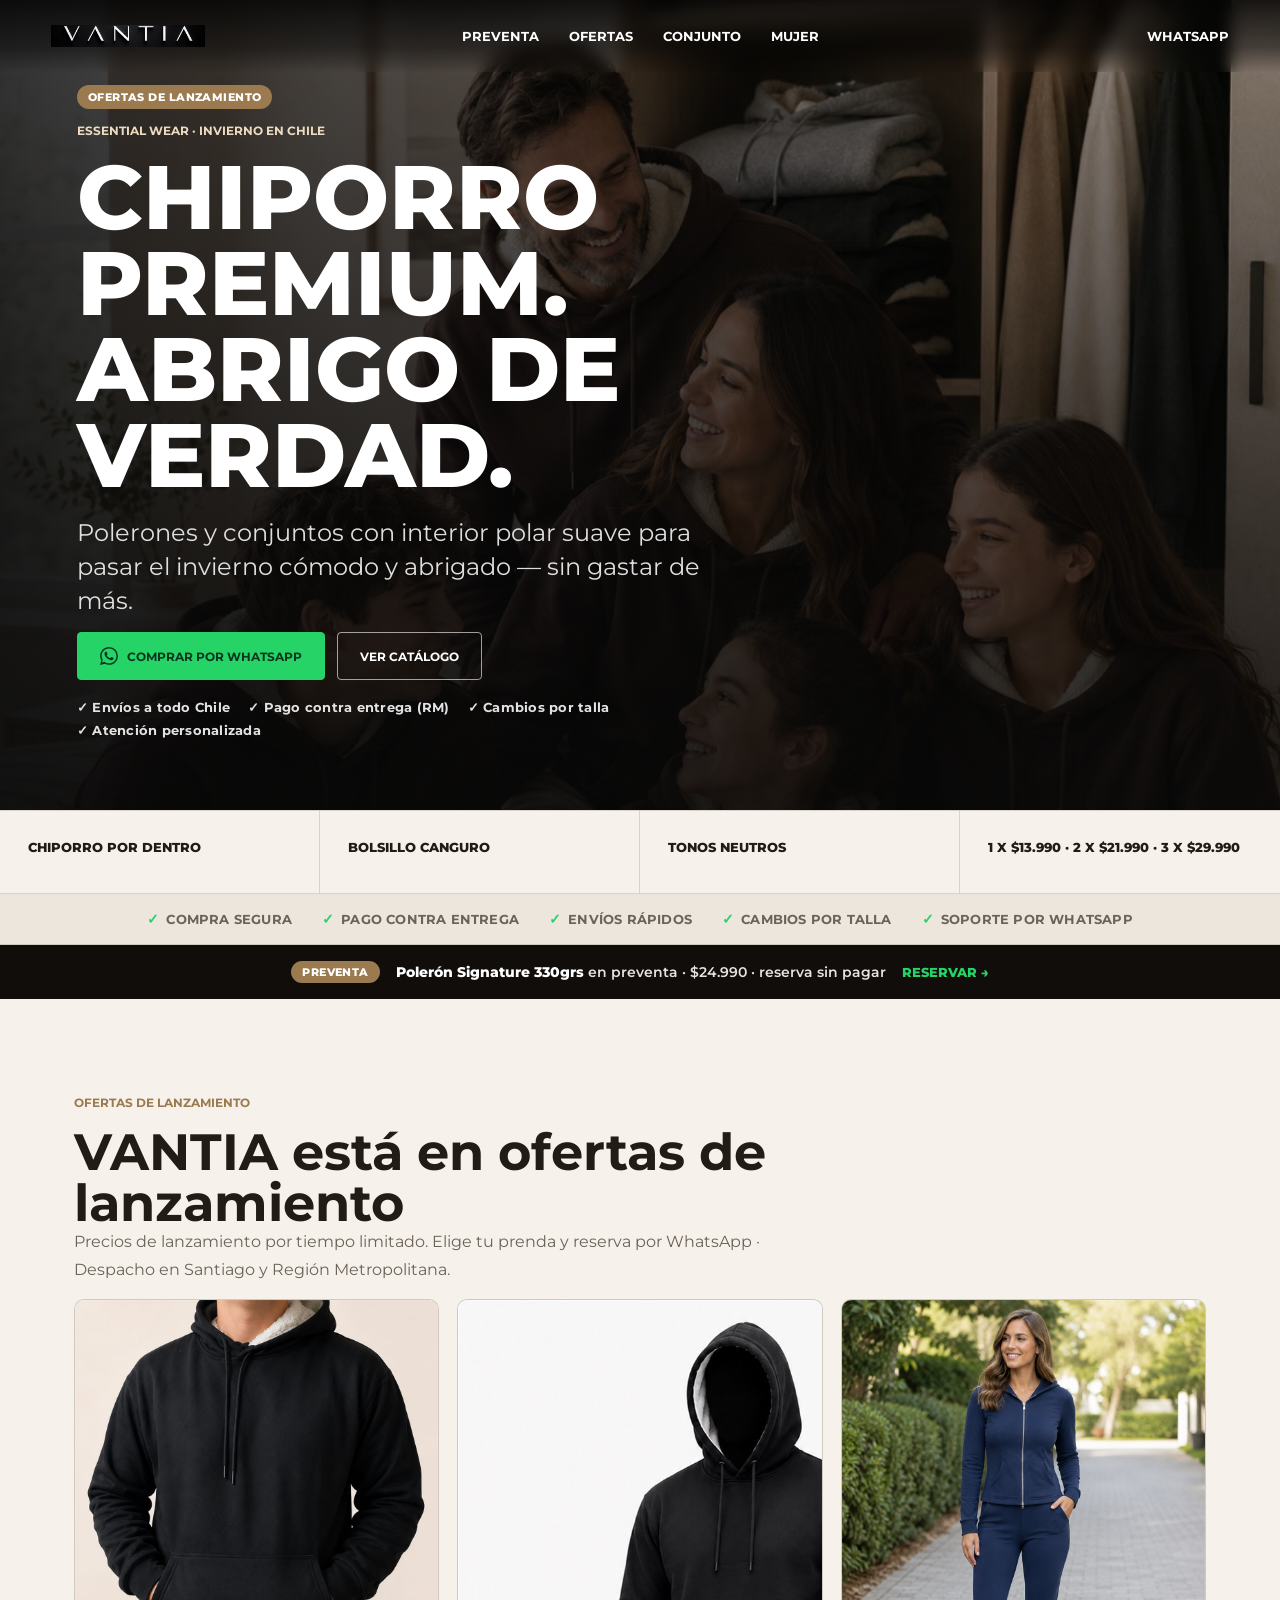
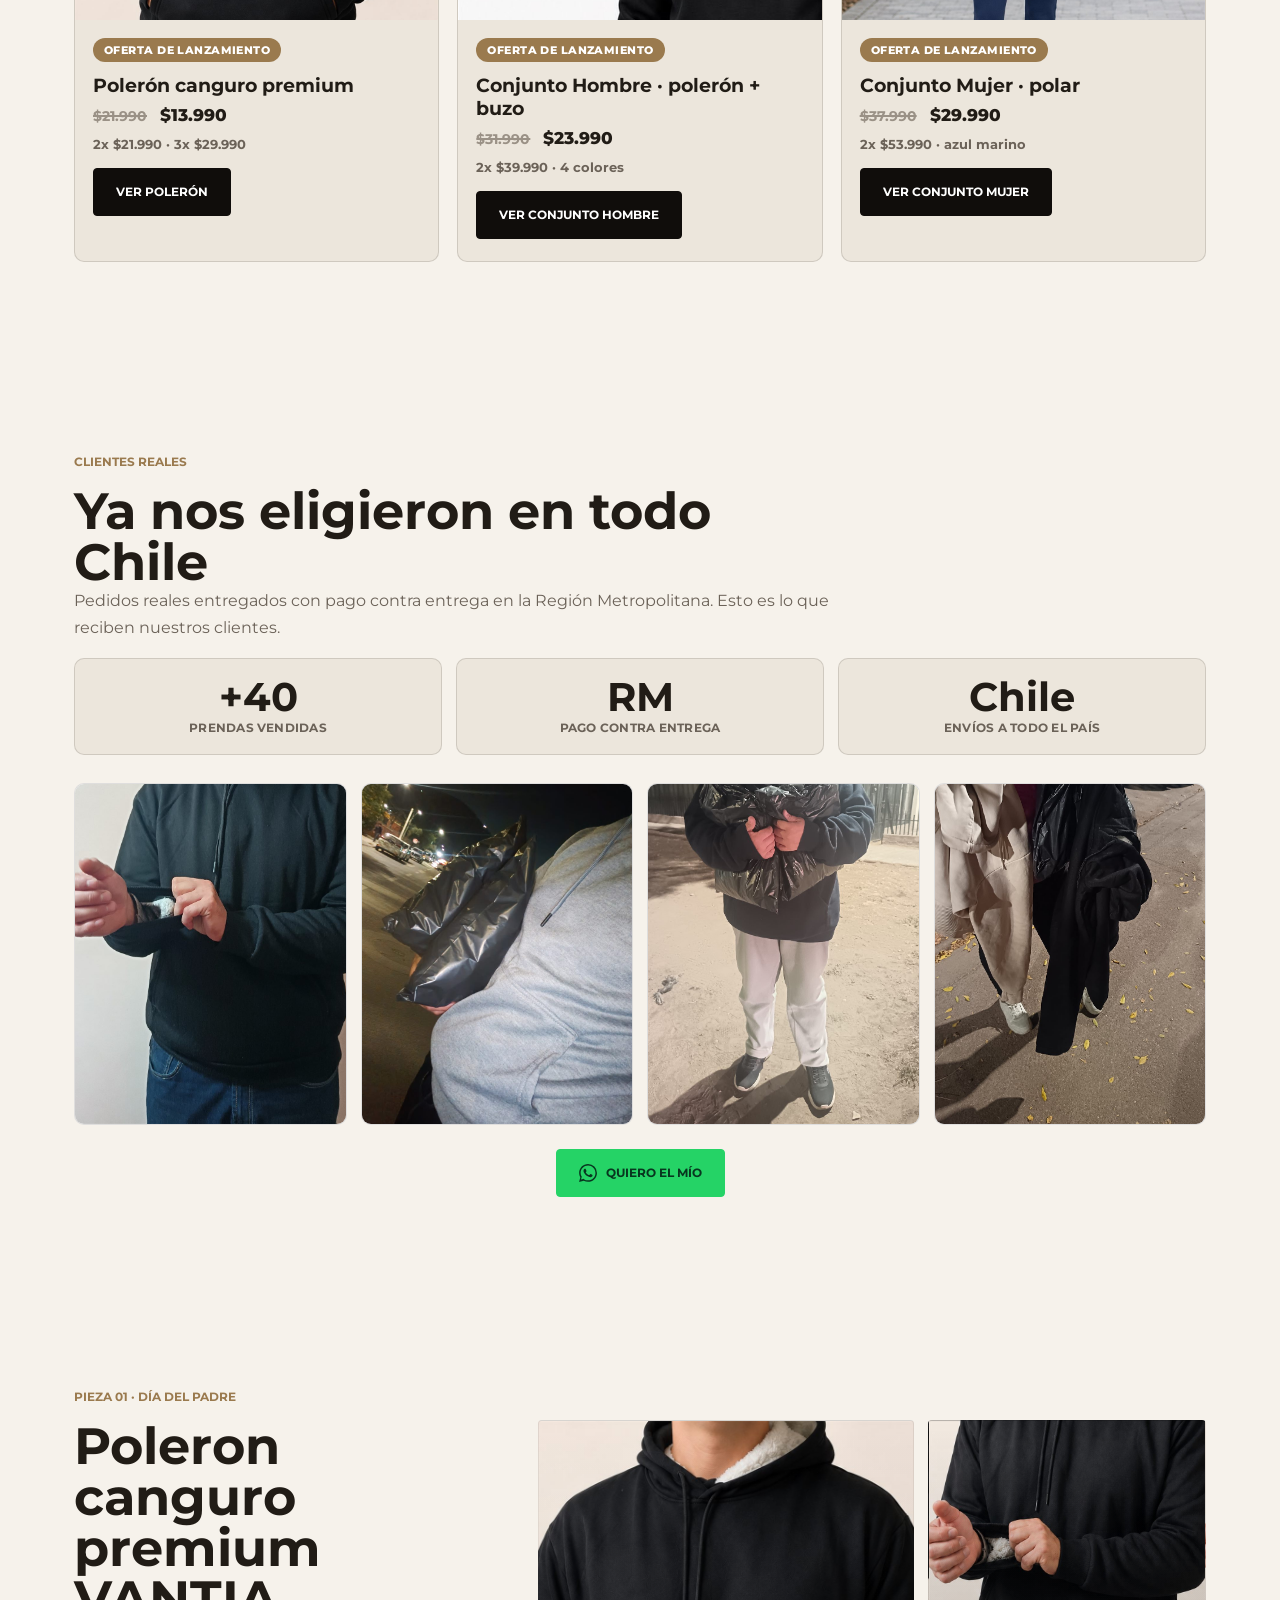
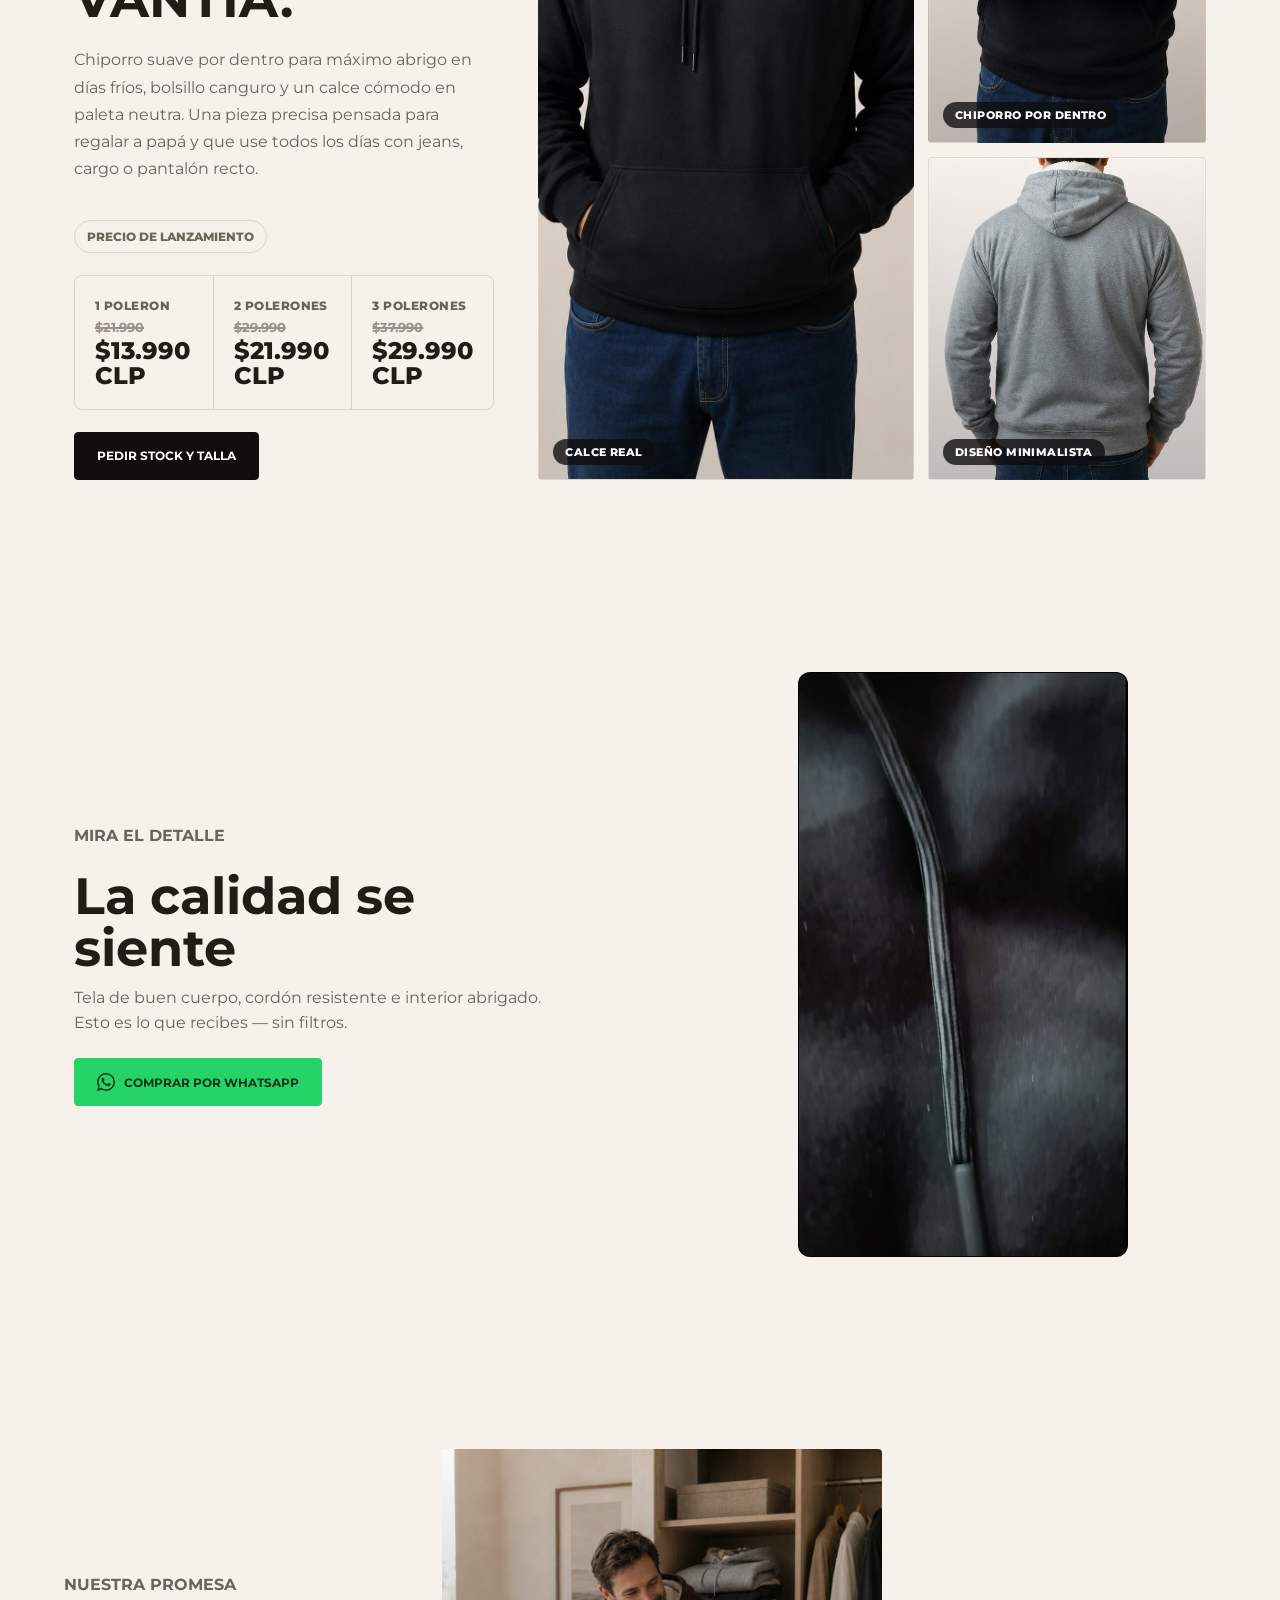
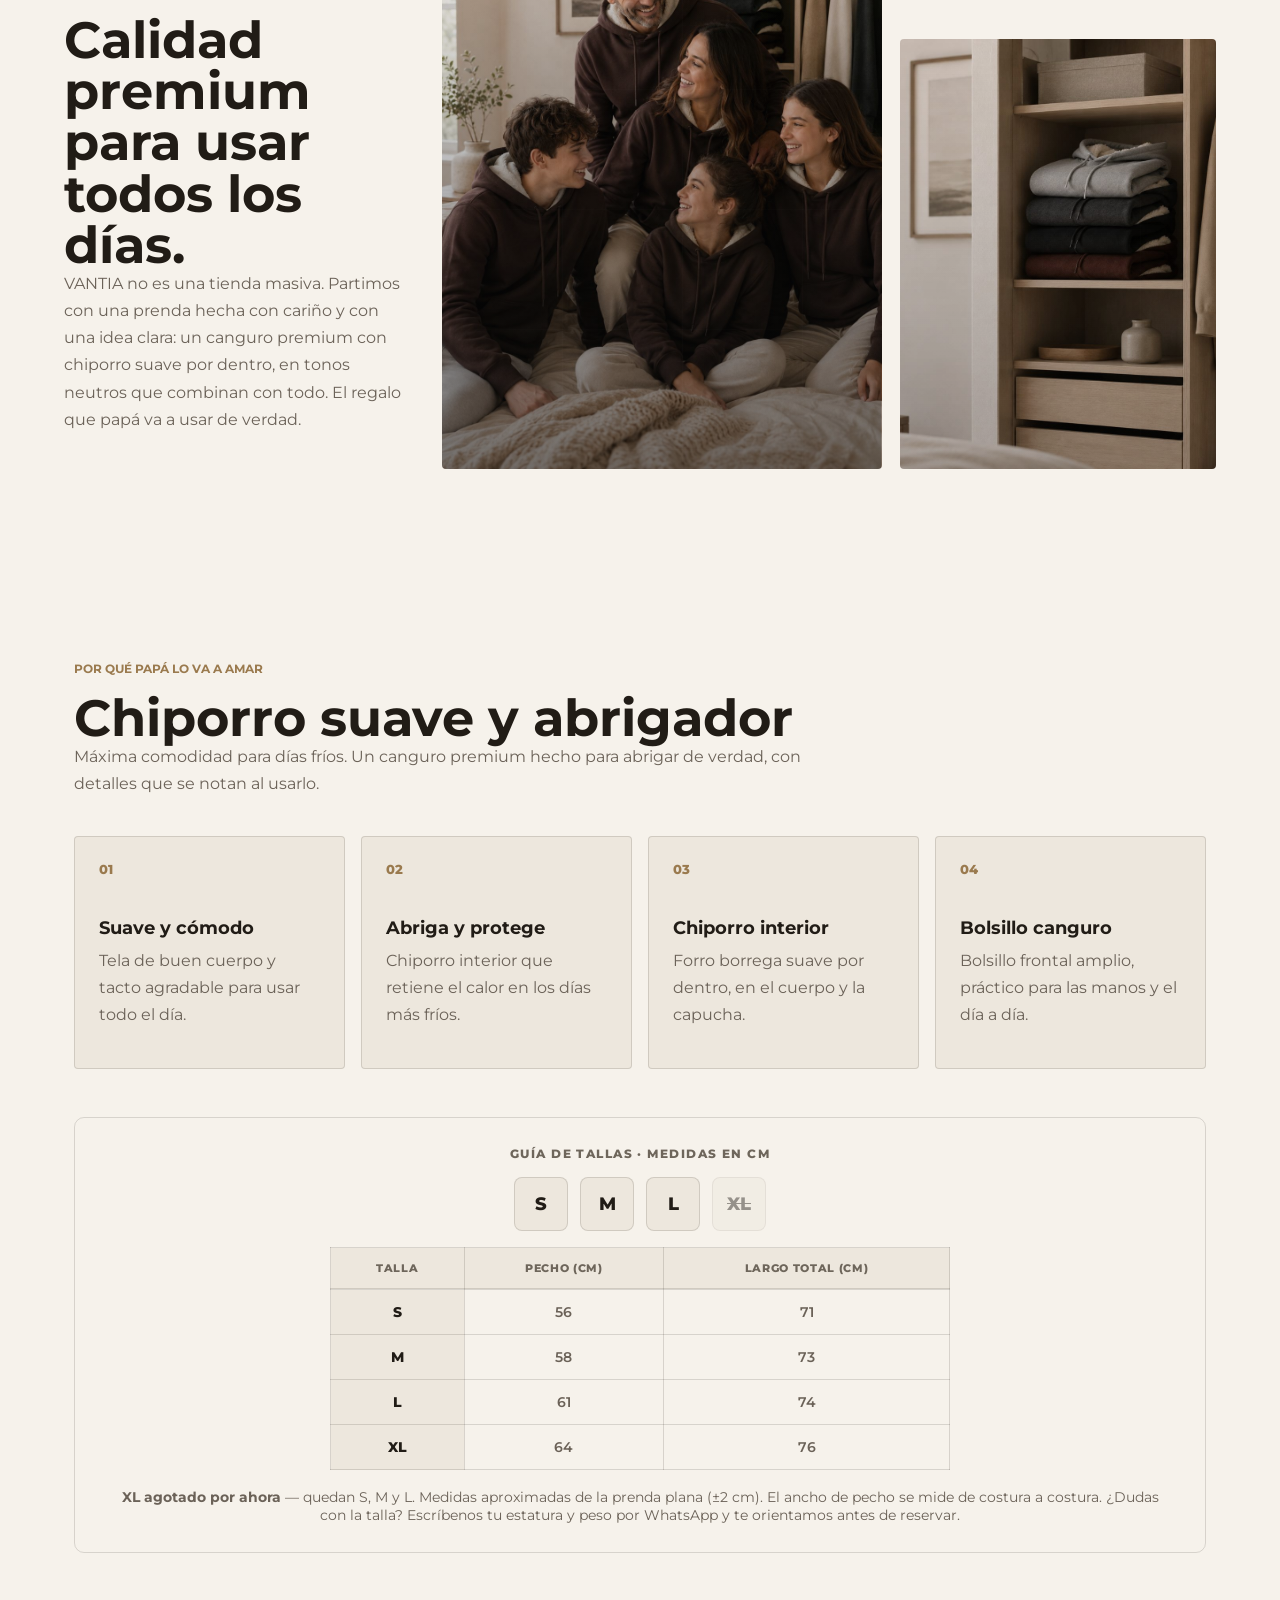
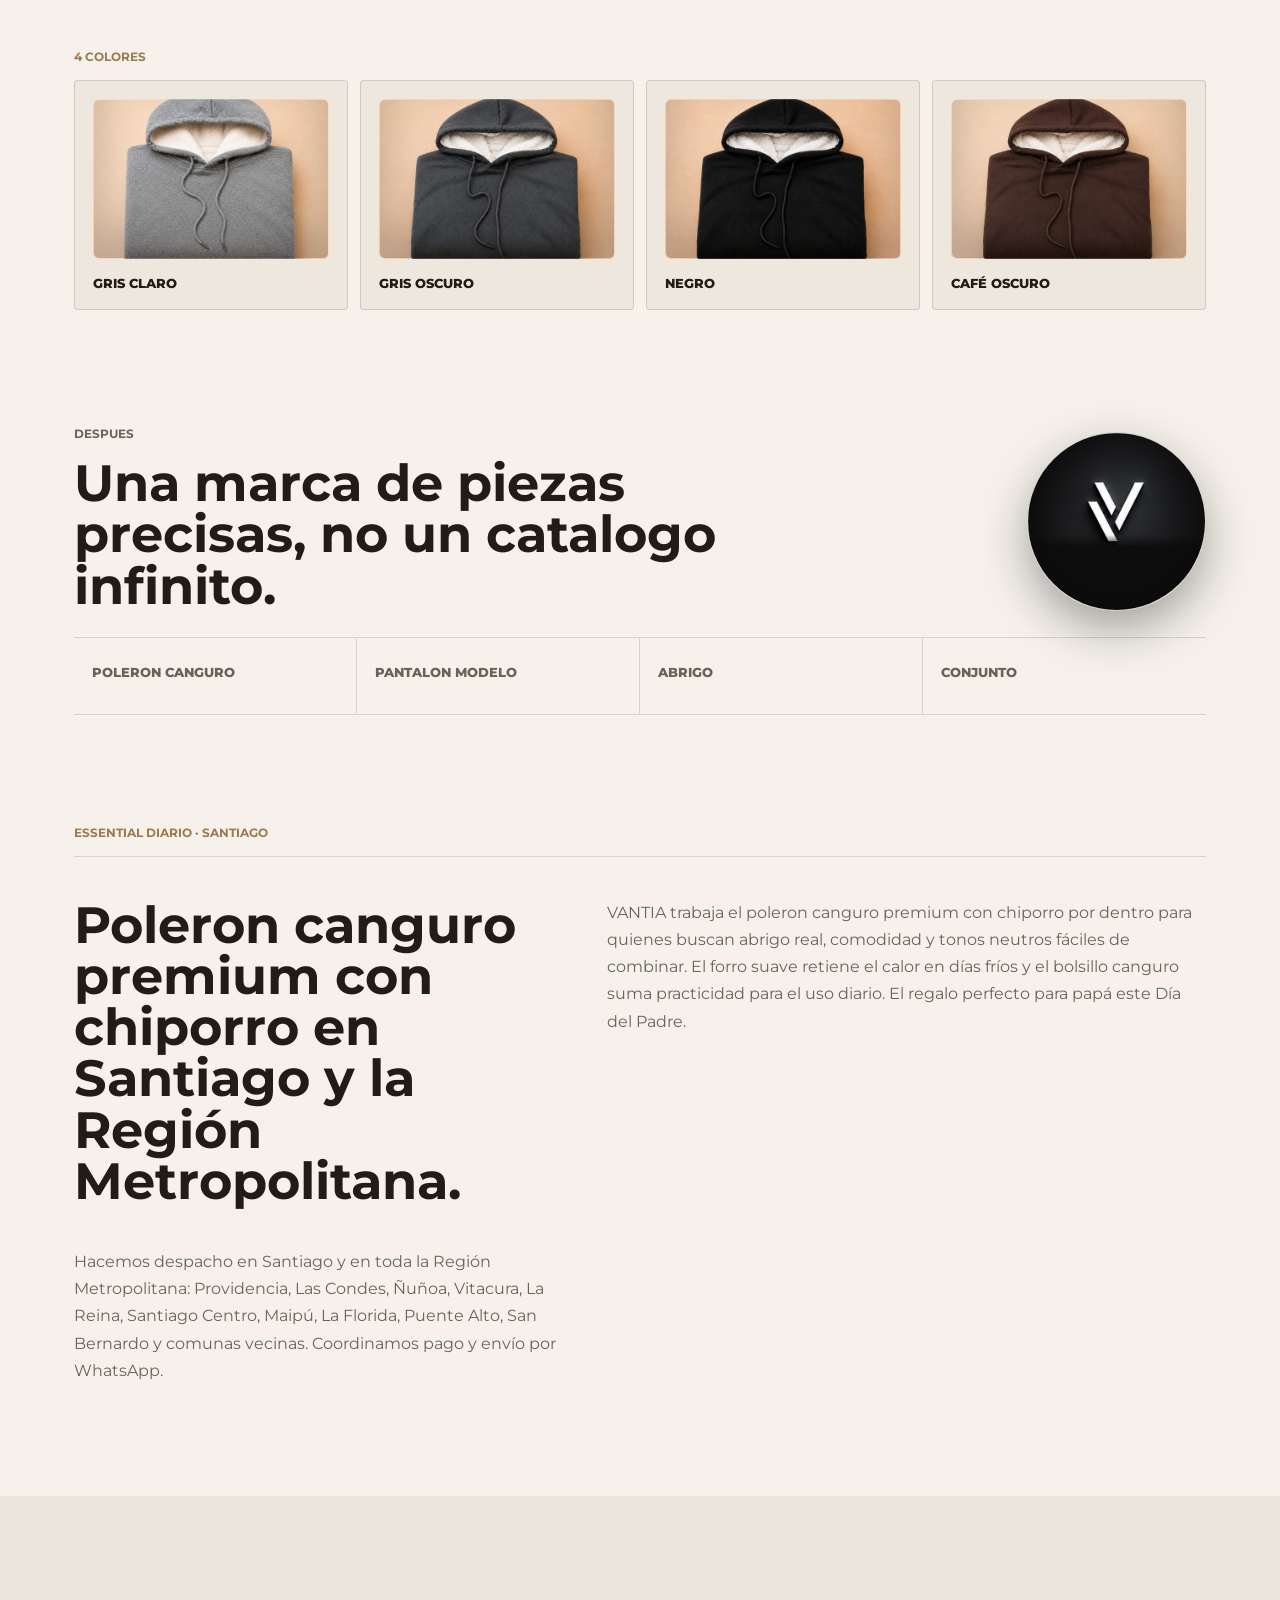
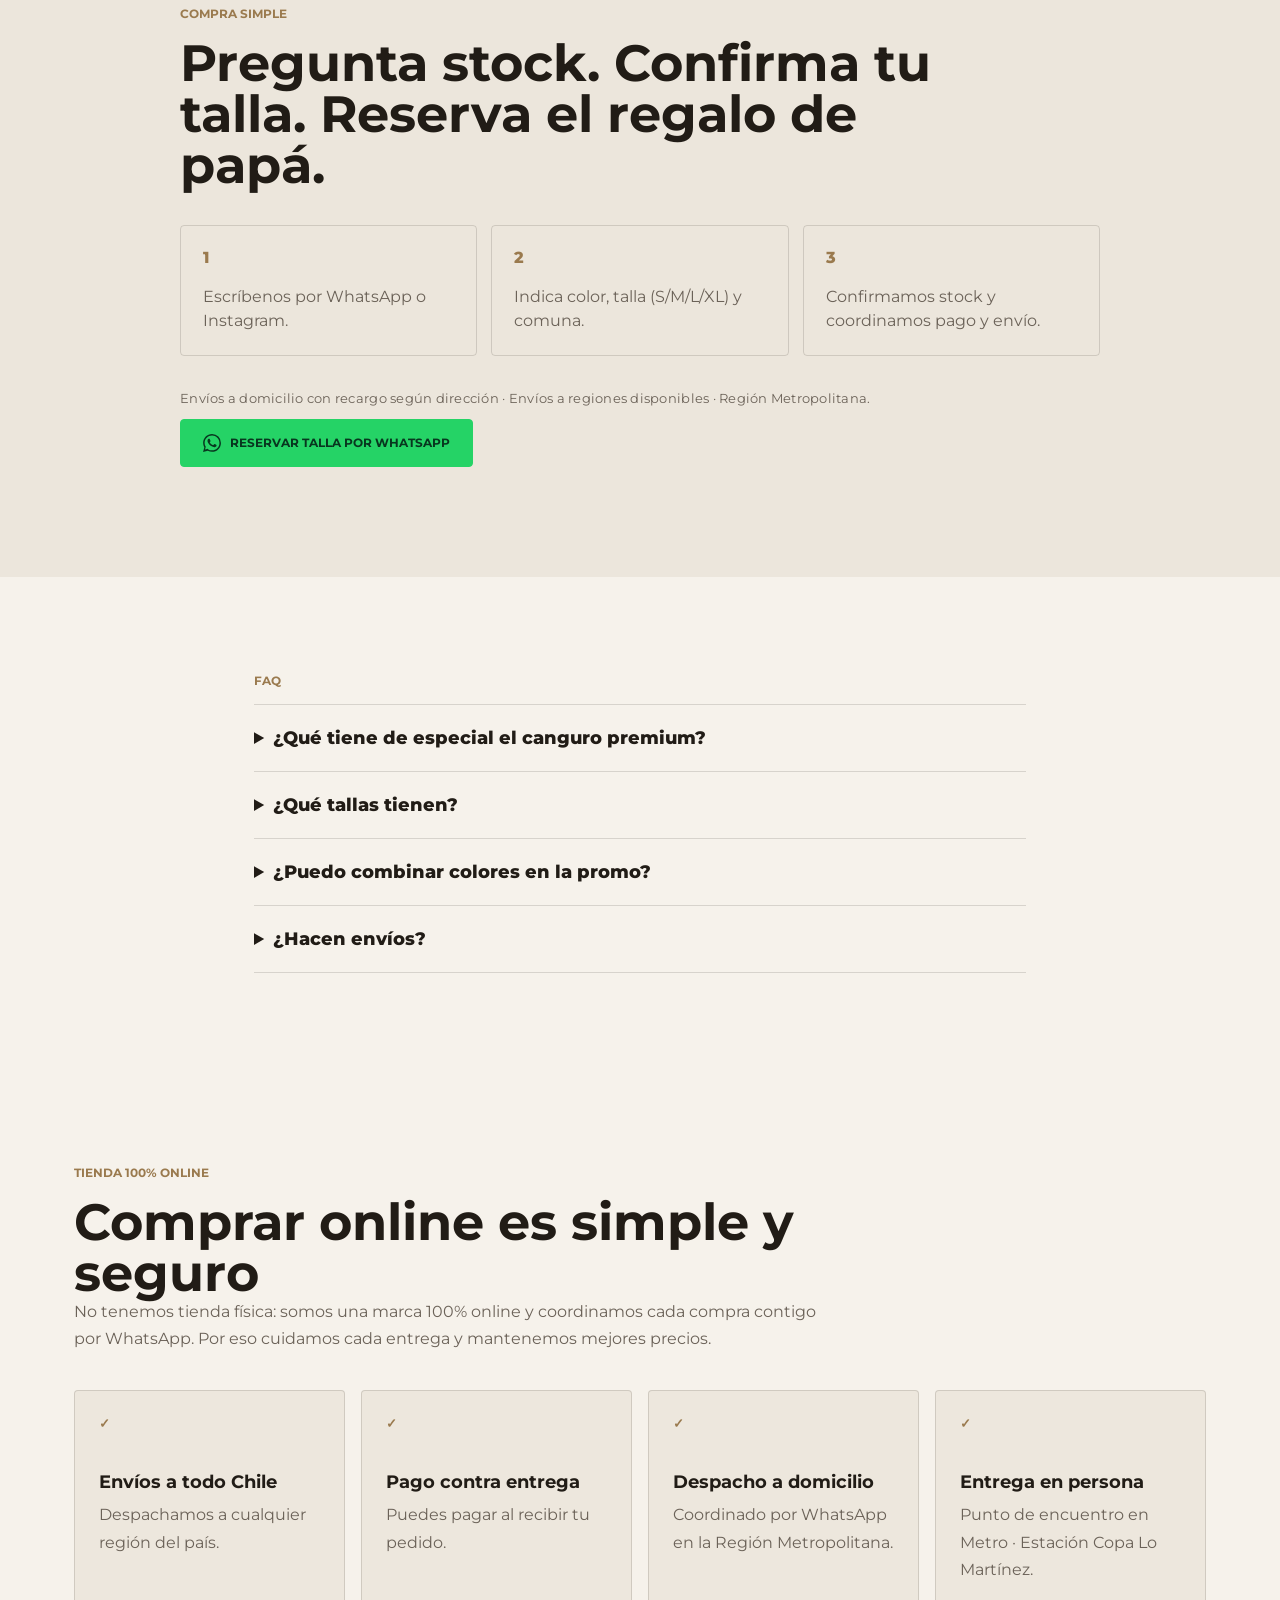
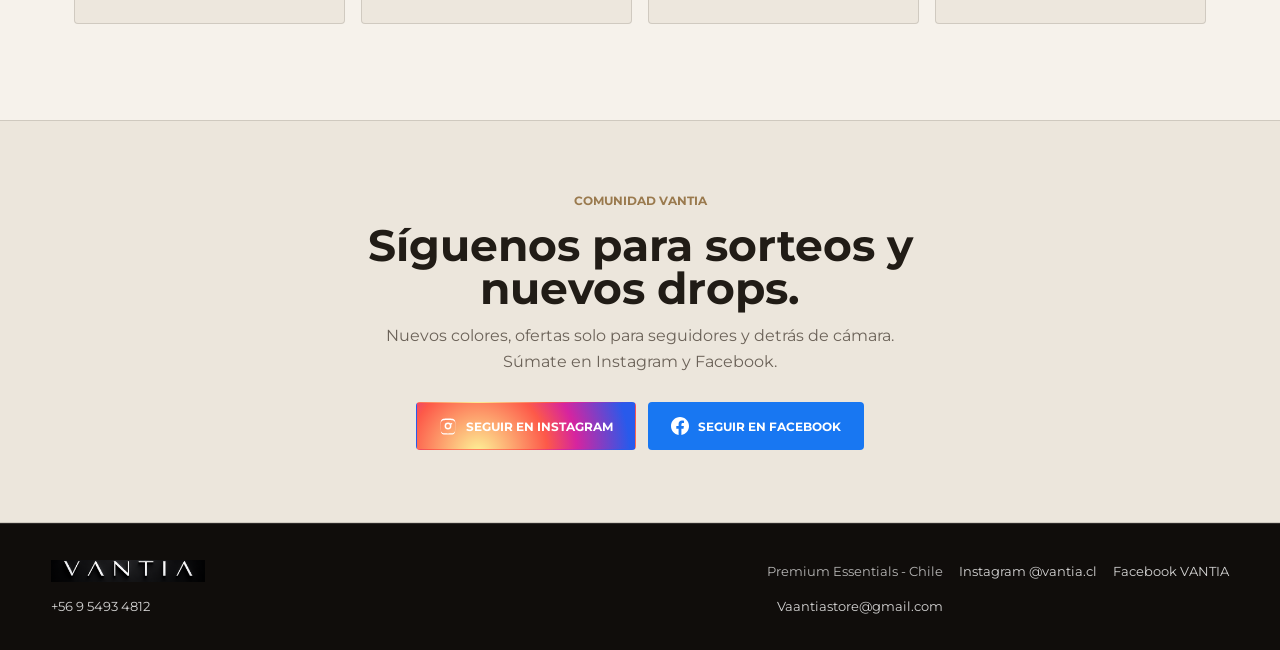
==== index.html @ 71d3194e "Agrega video de detalle del producto (720p, muted/loop, 2.1MB) en el home Bloque 'Mira el detalle · " ====
<!doctype html>
<html lang="es-CL">
  <head>
    <meta charset="utf-8" />
    <meta name="viewport" content="width=device-width, initial-scale=1" />
    <meta name="google-site-verification" content="r0Vt-ffBQRETYGzLtd4uwXcuWMFIBSLop--5OP7k3tI" />
    <title>Polerón con chiporro premium | Ropa de invierno en Chile | VANTIA®</title>
    <meta
      name="description"
      content="Poleron canguro premium con chiporro VANTIA®. El regalo perfecto para papá. Despacho en Santiago y toda la Región Metropolitana. Lanzamiento Día del Padre: 1 x $13.990 · 2 x $21.990 · 3 x $29.990 CLP."
    />
    <meta
      name="keywords"
      content="polerón chiporro Santiago, polerón chiporro Chile, polerón canguro premium, ropa de invierno Chile, ropa abrigada hombre Chile, poleron con chiporro, polerones Región Metropolitana, polerones tonos neutros, conjunto invierno Chile, VANTIA, vantiastore"
    />
    <meta name="author" content="VANTIA" />
    <meta name="geo.region" content="CL-RM" />
    <meta name="geo.placename" content="Santiago, Región Metropolitana, Chile" />
    <meta name="geo.position" content="-33.4489;-70.6693" />
    <meta name="ICBM" content="-33.4489, -70.6693" />
    <link rel="canonical" href="https://www.vantiastore.com/" />
    <link rel="alternate" hreflang="es-cl" href="https://www.vantiastore.com/" />
    <link rel="alternate" hreflang="es" href="https://www.vantiastore.com/" />
    <link rel="alternate" hreflang="x-default" href="https://www.vantiastore.com/" />
    <link rel="preload" as="image" href="assets/photos/couple-fit.jpg" />
    <link rel="preload" as="image" href="assets/brand/vantia-wordmark.png" />
    <meta name="robots" content="index, follow" />
    <meta name="theme-color" content="#0D0D0D" />
    <meta property="og:locale" content="es_CL" />
    <meta property="og:site_name" content="VANTIA" />
    <meta property="og:title" content="Poleron canguro premium VANTIA® · Día del Padre" />
    <meta
      property="og:description"
      content="El regalo perfecto para papá. Chiporro por dentro y bolsillo canguro. Lanzamiento: 1 x $13.990 · 2 x $21.990 · 3 x $29.990 CLP."
    />
    <meta property="og:type" content="website" />
    <meta property="og:url" content="https://www.vantiastore.com/" />
    <meta property="og:image" content="https://www.vantiastore.com/assets/brand/og-vantia.jpg" />
    <meta property="og:image:type" content="image/jpeg" />
    <meta property="og:image:width" content="1200" />
    <meta property="og:image:height" content="630" />
    <meta property="og:image:alt" content="Poleron canguro premium VANTIA con chiporro por dentro, en tonos neutros" />
    <meta name="twitter:card" content="summary_large_image" />
    <meta name="twitter:title" content="Poleron canguro premium VANTIA® · Día del Padre" />
    <meta
      name="twitter:description"
      content="Poleron canguro con chiporro por dentro y bolsillo canguro. El regalo perfecto para papá."
    />
    <meta name="twitter:image" content="https://www.vantiastore.com/assets/brand/og-vantia.jpg" />
    <meta name="twitter:image:alt" content="Poleron canguro premium VANTIA con chiporro por dentro" />
    <link rel="icon" href="assets/brand/vantia-icon.png" type="image/png" />
    <link rel="apple-touch-icon" href="assets/brand/vantia-icon.png" />
    <link rel="manifest" href="site.webmanifest" />
    <link rel="preconnect" href="https://fonts.googleapis.com" />
    <link rel="preconnect" href="https://fonts.gstatic.com" crossorigin />
    <link href="https://fonts.googleapis.com/css2?family=Montserrat:wght@400;600;700;800&display=swap" rel="stylesheet" />
    <link rel="stylesheet" href="styles.css" />
    <script type="application/ld+json">
      {
        "@context": "https://schema.org",
        "@graph": [
          {
            "@type": "WebSite",
            "@id": "https://www.vantiastore.com/#website",
            "url": "https://www.vantiastore.com/",
            "name": "VANTIA",
            "inLanguage": "es-CL",
            "publisher": { "@id": "https://www.vantiastore.com/#organization" }
          },
          {
            "@type": "Organization",
            "@id": "https://www.vantiastore.com/#organization",
            "name": "VANTIA",
            "url": "https://www.vantiastore.com/",
            "telephone": "+56954934812",
            "email": "Vaantiastore@gmail.com",
            "address": {
              "@type": "PostalAddress",
              "addressLocality": "Santiago",
              "addressRegion": "Región Metropolitana",
              "addressCountry": "CL"
            },
            "areaServed": {
              "@type": "AdministrativeArea",
              "name": "Región Metropolitana de Santiago, Chile"
            },
            "contactPoint": [
              {
                "@type": "ContactPoint",
                "telephone": "+56954934812",
                "contactType": "sales",
                "areaServed": "CL",
                "availableLanguage": "es"
              }
            ],
            "sameAs": [
              "https://www.instagram.com/vantia.cl/",
              "https://www.facebook.com/profile.php?id=61587580905556"
            ]
          },
          {
            "@type": "Product",
            "@id": "https://www.vantiastore.com/#poleron-canguro-premium",
            "name": "Poleron Canguro Premium VANTIA",
            "brand": { "@type": "Brand", "name": "VANTIA" },
            "url": "https://www.vantiastore.com/#poleron-canguro-premium",
            "sku": "VANTIA-CANGURO-CHIPORRO",
            "mpn": "VANTIA-CANGURO-CHIPORRO",
            "image": [
              "https://www.vantiastore.com/assets/photos/vantia-rack-clean.jpg",
              "https://www.vantiastore.com/assets/photos/vantia-folded-clean.jpg",
              "https://www.vantiastore.com/assets/photos/chiporro-detail.jpg",
              "https://www.vantiastore.com/assets/brand/og-vantia.jpg"
            ],
            "description": "Poleron canguro premium con chiporro por dentro y bolsillo canguro. Abrigado, suave y en tonos neutros. El regalo perfecto para papá.",
            "category": "Ropa y accesorios",
            "material": "Algodón con forro chiporro (borrega) por dentro",
            "color": ["Gris claro", "Gris oscuro", "Negro", "Café oscuro"],
            "size": ["S", "M", "L", "XL"],
            "audience": { "@type": "PeopleAudience", "suggestedGender": "unisex" },
            "areaServed": {
              "@type": "AdministrativeArea",
              "name": "Región Metropolitana de Santiago, Chile"
            },
            "offers": [
              {
                "@type": "Offer",
                "priceCurrency": "CLP",
                "price": "13990",
                "availability": "https://schema.org/InStock",
                "itemCondition": "https://schema.org/NewCondition",
                "priceValidUntil": "2026-06-21",
                "url": "https://www.vantiastore.com/#comprar",
                "seller": { "@id": "https://www.vantiastore.com/#organization" },
                "description": "Precio de lanzamiento por 1 poleron canguro premium segun stock disponible."
              },
              {
                "@type": "Offer",
                "priceCurrency": "CLP",
                "price": "21990",
                "availability": "https://schema.org/InStock",
                "itemCondition": "https://schema.org/NewCondition",
                "priceValidUntil": "2026-06-21",
                "url": "https://www.vantiastore.com/#comprar",
                "seller": { "@id": "https://www.vantiastore.com/#organization" },
                "description": "Precio de lanzamiento por 2 polerones canguro premium segun stock disponible."
              },
              {
                "@type": "Offer",
                "priceCurrency": "CLP",
                "price": "29990",
                "availability": "https://schema.org/InStock",
                "itemCondition": "https://schema.org/NewCondition",
                "priceValidUntil": "2026-06-21",
                "url": "https://www.vantiastore.com/#comprar",
                "seller": { "@id": "https://www.vantiastore.com/#organization" },
                "description": "Precio de lanzamiento por 3 polerones canguro premium segun stock disponible."
              }
            ]
          },
          {
            "@type": "FAQPage",
            "@id": "https://www.vantiastore.com/#faq",
            "mainEntity": [
              {
                "@type": "Question",
                "name": "Que tiene de especial el poleron canguro premium?",
                "acceptedAnswer": {
                  "@type": "Answer",
                  "text": "Tiene chiporro suave por dentro para máximo abrigo en días fríos, bolsillo canguro y un calce cómodo en tonos neutros fáciles de combinar."
                }
              },
              {
                "@type": "Question",
                "name": "Que tallas tienen?",
                "acceptedAnswer": {
                  "@type": "Answer",
                  "text": "Disponible en S, M, L y XL. Tenemos guía de medidas en cm (ancho pecho, largo y manga). Si tienes dudas, escríbenos tu estatura y peso por WhatsApp y te orientamos antes de reservar."
                }
              },
              {
                "@type": "Question",
                "name": "Puedo combinar colores en la promo?",
                "acceptedAnswer": {
                  "@type": "Answer",
                  "text": "Sí. Puedes combinar colores en los packs de 2 x $21.990 o 3 x $29.990 CLP según stock disponible durante el lanzamiento."
                }
              },
              {
                "@type": "Question",
                "name": "Hacen envios a regiones?",
                "acceptedAnswer": {
                  "@type": "Answer",
                  "text": "Sí. Hacemos envíos a domicilio con recargo según dirección y envíos a regiones de Chile. Te confirmamos valor y tiempo por WhatsApp antes de cerrar el pedido."
                }
              }
            ]
          }
        ]
      }
    </script>
  </head>
  <body>
    <header class="site-header" aria-label="Navegación principal">
      <a class="brand-mark" href="#inicio" aria-label="VANTIA inicio">
        <img src="assets/brand/vantia-wordmark.png" alt="VANTIA" width="172" height="36" />
      </a>
      <nav class="nav-links" aria-label="Secciones">
        <a href="preventa.html">Preventa</a>
        <a href="#ofertas">Ofertas</a>
        <a href="conjunto-hombre.html">Conjunto</a>
        <a href="mujer.html">Mujer</a>
      </nav>
      <a class="nav-cta" href="https://wa.me/56954934812?text=Hola%20VANTIA%2C%20quiero%20reservar%20un%20poler%C3%B3n%20canguro%20premium%20para%20el%20D%C3%ADa%20del%20Padre.%20%C2%BFMe%20ayudan%20con%20stock%20y%20talla%3F" target="_blank" rel="noreferrer">
        WhatsApp
      </a>
    </header>

    <main>
      <section class="hero" id="inicio" aria-label="VANTIA poleron canguro premium">
        <div class="hero-photo photo-hero" role="img" aria-label="Familia usando polerones canguro premium VANTIA con chiporro en casa"></div>
        <div class="hero-scrim" aria-hidden="true"></div>
        <div class="hero-content">
          <span class="offer-badge">Ofertas de lanzamiento</span>
          <p class="eyebrow" style="margin-top:14px">Essential Wear · Invierno en Chile</p>
          <h1>Chiporro premium.<br />Abrigo de verdad.</h1>
          <p class="hero-copy">Polerones y conjuntos con interior polar suave para pasar el invierno cómodo y abrigado — sin gastar de más.</p>
          <div class="hero-actions" aria-label="Acciones principales">
            <a class="button button-wa" href="https://wa.me/56954934812?text=Hola%20VANTIA%2C%20quiero%20comprar%20una%20prenda%20premium%20de%20invierno.%20%C2%BFMe%20ayudan%3F" target="_blank" rel="noreferrer">
              <svg class="wa-ico" viewBox="0 0 24 24" fill="currentColor" aria-hidden="true"><path d="M.057 24l1.687-6.163a11.867 11.867 0 01-1.587-5.946C.16 5.335 5.495 0 12.05 0a11.82 11.82 0 018.413 3.488 11.82 11.82 0 013.48 8.414c-.003 6.557-5.338 11.892-11.893 11.892a11.9 11.9 0 01-5.688-1.448L.057 24zm6.597-3.807c1.676.995 3.276 1.591 5.392 1.592 5.448 0 9.886-4.434 9.889-9.885.002-5.462-4.415-9.89-9.881-9.892-5.452 0-9.887 4.434-9.889 9.884a9.86 9.86 0 001.519 5.26l-.999 3.648 3.92-1.04zm11.387-5.464c-.074-.124-.272-.198-.57-.347-.297-.149-1.758-.868-2.031-.967-.272-.099-.47-.149-.669.149-.198.297-.768.967-.941 1.165-.173.198-.347.223-.644.074-.297-.149-1.255-.462-2.39-1.475-.883-.788-1.48-1.761-1.653-2.059-.173-.297-.018-.458.13-.606.134-.133.297-.347.446-.521.151-.172.2-.296.3-.495.099-.198.05-.372-.025-.521-.075-.148-.669-1.611-.916-2.206-.242-.579-.487-.501-.669-.51l-.57-.01c-.198 0-.52.074-.792.372s-1.04 1.016-1.04 2.479 1.065 2.876 1.213 3.074c.149.198 2.096 3.2 5.077 4.487.709.306 1.262.489 1.694.625.712.227 1.36.195 1.872.118.571-.085 1.758-.719 2.006-1.413.248-.694.248-1.289.173-1.413z"/></svg>
              Comprar por WhatsApp
            </a>
            <a class="button button-ghost" href="#ofertas">Ver catálogo</a>
          </div>
          <ul class="hero-trust">
            <li>✓ Envíos a todo Chile</li>
            <li>✓ Pago contra entrega (RM)</li>
            <li>✓ Cambios por talla</li>
            <li>✓ Atención personalizada</li>
          </ul>
        </div>
      </section>

      <section class="intro-band" aria-label="Resumen de marca">
        <div class="intro-line">Chiporro por dentro</div>
        <div class="intro-line">Bolsillo canguro</div>
        <div class="intro-line">Tonos neutros</div>
        <div class="intro-line">1 x $13.990 · 2 x $21.990 · 3 x $29.990</div>
      </section>

      <section class="trust-strip" aria-label="Compra con confianza">
        <span><b>✓</b> Compra segura</span>
        <span><b>✓</b> Pago contra entrega</span>
        <span><b>✓</b> Envíos rápidos</span>
        <span><b>✓</b> Cambios por talla</span>
        <span><b>✓</b> Soporte por WhatsApp</span>
      </section>

      <a class="preorder-banner" href="preventa.html" aria-label="Ir a la preventa del polerón Signature">
        <span class="pb-badge">Preventa</span>
        <span class="pb-text"><b>Polerón Signature 330grs</b> en preventa · $24.990 · reserva sin pagar</span>
        <span class="pb-cta">Reservar →</span>
      </a>

      <section class="section offers-section" id="ofertas" aria-label="Ofertas de lanzamiento">
        <div class="section-kicker">Ofertas de lanzamiento</div>
        <div class="section-heading compact">
          <h2>VANTIA está en ofertas de lanzamiento</h2>
          <p>Precios de lanzamiento por tiempo limitado. Elige tu prenda y reserva por WhatsApp · Despacho en Santiago y Región Metropolitana.</p>
        </div>
        <div class="offers-grid">
          <article class="offer-card">
            <div class="offer-photo" style="background-image:url('assets/photos/model-front-negro.jpg')" role="img" aria-label="Polerón canguro premium VANTIA"></div>
            <div class="offer-body">
              <span class="offer-badge">Oferta de lanzamiento</span>
              <h3>Polerón canguro premium</h3>
              <p class="offer-price"><s>$21.990</s> $13.990</p>
              <p class="offer-sub">2x $21.990 · 3x $29.990</p>
              <a class="button button-dark" href="#drop">Ver polerón</a>
            </div>
          </article>
          <article class="offer-card">
            <div class="offer-photo" style="background-image:url('assets/photos/conjunto-h-front-negro.jpg')" role="img" aria-label="Conjunto hombre polar VANTIA: polerón y buzo"></div>
            <div class="offer-body">
              <span class="offer-badge">Oferta de lanzamiento</span>
              <h3>Conjunto Hombre · polerón + buzo</h3>
              <p class="offer-price"><s>$31.990</s> $23.990</p>
              <p class="offer-sub">2x $39.990 · 4 colores</p>
              <a class="button button-dark" href="conjunto-hombre.html">Ver conjunto hombre</a>
            </div>
          </article>
          <article class="offer-card">
            <div class="offer-photo" style="background-image:url('assets/photos/mujer-onmodel.jpg')" role="img" aria-label="Conjunto mujer polar premium VANTIA azul marino"></div>
            <div class="offer-body">
              <span class="offer-badge">Oferta de lanzamiento</span>
              <h3>Conjunto Mujer · polar</h3>
              <p class="offer-price"><s>$37.990</s> $29.990</p>
              <p class="offer-sub">2x $53.990 · azul marino</p>
              <a class="button button-dark" href="mujer.html">Ver conjunto mujer</a>
            </div>
          </article>
        </div>
      </section>

      <section class="section social-proof" id="opiniones" aria-label="Clientes y entregas reales">
        <div class="section-kicker">Clientes reales</div>
        <div class="section-heading compact">
          <h2>Ya nos eligieron en todo Chile</h2>
          <p>Pedidos reales entregados con pago contra entrega en la Región Metropolitana. Esto es lo que reciben nuestros clientes.</p>
        </div>
        <div class="sp-stats">
          <div><b>+40</b><span>prendas vendidas</span></div>
          <div><b>RM</b><span>pago contra entrega</span></div>
          <div><b>Chile</b><span>envíos a todo el país</span></div>
        </div>
        <div class="sp-grid">
          <figure class="sp-shot"><img src="assets/social/cliente-1.jpg" alt="Cliente real usando polerón VANTIA con chiporro interior" loading="lazy" decoding="async" /></figure>
          <figure class="sp-shot"><img src="assets/social/cliente-2.jpg" alt="Cliente con polerón gris VANTIA recibiendo su pedido" loading="lazy" decoding="async" /></figure>
          <figure class="sp-shot"><img src="assets/social/entrega-1.jpg" alt="Entrega real de pedido VANTIA en la Región Metropolitana" loading="lazy" decoding="async" /></figure>
          <figure class="sp-shot"><img src="assets/social/entrega-2.jpg" alt="Clienta recibiendo prendas VANTIA con pago contra entrega" loading="lazy" decoding="async" /></figure>
        </div>
        <div class="sp-cta">
          <a class="button button-wa" href="https://wa.me/56954934812?text=Hola%20VANTIA%2C%20vi%20las%20opiniones%20y%20quiero%20comprar.%20%C2%BFMe%20ayudan%3F" target="_blank" rel="noreferrer">
            <svg class="wa-ico" viewBox="0 0 24 24" fill="currentColor" aria-hidden="true"><path d="M.057 24l1.687-6.163a11.867 11.867 0 01-1.587-5.946C.16 5.335 5.495 0 12.05 0a11.82 11.82 0 018.413 3.488 11.82 11.82 0 013.48 8.414c-.003 6.557-5.338 11.892-11.893 11.892a11.9 11.9 0 01-5.688-1.448L.057 24zm6.597-3.807c1.676.995 3.276 1.591 5.392 1.592 5.448 0 9.886-4.434 9.889-9.885.002-5.462-4.415-9.89-9.881-9.892-5.452 0-9.887 4.434-9.889 9.884a9.86 9.86 0 001.519 5.26l-.999 3.648 3.92-1.04zm11.387-5.464c-.074-.124-.272-.198-.57-.347-.297-.149-1.758-.868-2.031-.967-.272-.099-.47-.149-.669.149-.198.297-.768.967-.941 1.165-.173.198-.347.223-.644.074-.297-.149-1.255-.462-2.39-1.475-.883-.788-1.48-1.761-1.653-2.059-.173-.297-.018-.458.13-.606.134-.133.297-.347.446-.521.151-.172.2-.296.3-.495.099-.198.05-.372-.025-.521-.075-.148-.669-1.611-.916-2.206-.242-.579-.487-.501-.669-.51l-.57-.01c-.198 0-.52.074-.792.372s-1.04 1.016-1.04 2.479 1.065 2.876 1.213 3.074c.149.198 2.096 3.2 5.077 4.487.709.306 1.262.489 1.694.625.712.227 1.36.195 1.872.118.571-.085 1.758-.719 2.006-1.413.248-.694.248-1.289.173-1.413z"/></svg>
            Quiero el mío
          </a>
        </div>
      </section>

      <section class="section drop-section" id="drop">
        <div class="section-kicker">Pieza 01 · Día del Padre</div>
        <div class="drop-grid">
          <div class="drop-copy">
            <h2>Poleron canguro premium VANTIA.</h2>
            <p>
              Chiporro suave por dentro para máximo abrigo en días fríos, bolsillo canguro y un calce cómodo en paleta neutra.
              Una pieza precisa pensada para regalar a papá y que use todos los días con jeans, cargo o pantalón recto.
            </p>
            <div class="launch-badge">Precio de lanzamiento</div>
            <div class="price-stack price-stack-three" aria-label="Precios">
              <div>
                <span>1 poleron</span>
                <strong class="price-value"><s>$21.990</s><b>$13.990 CLP</b></strong>
              </div>
              <div>
                <span>2 polerones</span>
                <strong class="price-value"><s>$29.990</s><b>$21.990 CLP</b></strong>
              </div>
              <div>
                <span>3 polerones</span>
                <strong class="price-value"><s>$37.990</s><b>$29.990 CLP</b></strong>
              </div>
            </div>
            <a class="button button-dark" href="https://wa.me/56954934812?text=Hola%20VANTIA%2C%20quiero%20consultar%20stock%20y%20talla%20del%20poler%C3%B3n%20canguro%20premium.%20%C2%BFMe%20orientan%3F" target="_blank" rel="noreferrer">
              Pedir stock y talla
            </a>
          </div>
          <div class="product-gallery" aria-label="Fotos del poleron canguro VANTIA">
            <figure class="product-photo product-photo-primary photo-product-fit">
              <figcaption>Calce real</figcaption>
            </figure>
            <figure class="product-photo product-photo-texture photo-product-chiporro">
              <figcaption>Chiporro por dentro</figcaption>
            </figure>
            <figure class="product-photo product-photo-tones photo-product-tones">
              <figcaption>Diseño minimalista</figcaption>
            </figure>
          </div>
        </div>
      </section>

      <section class="section video-band" aria-label="Detalle del producto en video">
        <div class="vb-copy">
          <p class="section-kicker">Mira el detalle</p>
          <h2>La calidad se siente</h2>
          <p>Tela de buen cuerpo, cordón resistente e interior abrigado. Esto es lo que recibes — sin filtros.</p>
          <a class="button button-wa" href="https://wa.me/56954934812?text=Hola%20VANTIA%2C%20quiero%20comprar%20una%20prenda%20premium%20de%20invierno.%20%C2%BFMe%20ayudan%3F" target="_blank" rel="noreferrer">
            <svg class="wa-ico" viewBox="0 0 24 24" fill="currentColor" aria-hidden="true"><path d="M.057 24l1.687-6.163a11.867 11.867 0 01-1.587-5.946C.16 5.335 5.495 0 12.05 0a11.82 11.82 0 018.413 3.488 11.82 11.82 0 013.48 8.414c-.003 6.557-5.338 11.892-11.893 11.892a11.9 11.9 0 01-5.688-1.448L.057 24zm6.597-3.807c1.676.995 3.276 1.591 5.392 1.592 5.448 0 9.886-4.434 9.889-9.885.002-5.462-4.415-9.89-9.881-9.892-5.452 0-9.887 4.434-9.889 9.884a9.86 9.86 0 001.519 5.26l-.999 3.648 3.92-1.04zm11.387-5.464c-.074-.124-.272-.198-.57-.347-.297-.149-1.758-.868-2.031-.967-.272-.099-.47-.149-.669.149-.198.297-.768.967-.941 1.165-.173.198-.347.223-.644.074-.297-.149-1.255-.462-2.39-1.475-.883-.788-1.48-1.761-1.653-2.059-.173-.297-.018-.458.13-.606.134-.133.297-.347.446-.521.151-.172.2-.296.3-.495.099-.198.05-.372-.025-.521-.075-.148-.669-1.611-.916-2.206-.242-.579-.487-.501-.669-.51l-.57-.01c-.198 0-.52.074-.792.372s-1.04 1.016-1.04 2.479 1.065 2.876 1.213 3.074c.149.198 2.096 3.2 5.077 4.487.709.306 1.262.489 1.694.625.712.227 1.36.195 1.872.118.571-.085 1.758-.719 2.006-1.413.248-.694.248-1.289.173-1.413z"/></svg>
            Comprar por WhatsApp
          </a>
        </div>
        <video src="assets/video/vantia-detalle.mp4" poster="assets/video/vantia-detalle-poster.jpg" muted autoplay loop playsinline preload="none" aria-label="Video del detalle del polerón VANTIA"></video>
      </section>

      <section class="section mood-section" aria-label="Lookbook VANTIA">
        <div class="mood-grid">
          <article class="mood-copy">
            <p class="eyebrow dark">Nuestra promesa</p>
            <h2>Calidad premium para usar todos los días.</h2>
            <p>
              VANTIA no es una tienda masiva. Partimos con una prenda hecha con cariño y con una idea clara:
              un canguro premium con chiporro suave por dentro, en tonos neutros que combinan con todo.
              El regalo que papá va a usar de verdad.
            </p>
          </article>
          <div class="editorial-photo photo-couple"></div>
          <div class="editorial-photo photo-detail"></div>
        </div>
      </section>

      <section class="section fit-section" id="fit">
        <div class="section-kicker">Por qué papá lo va a amar</div>
        <div class="section-heading compact">
          <h2>Chiporro suave y abrigador</h2>
          <p>Máxima comodidad para días fríos. Un canguro premium hecho para abrigar de verdad, con detalles que se notan al usarlo.</p>
        </div>

        <div class="fit-grid fit-grid-four">
          <div class="fit-item">
            <span>01</span>
            <h3>Suave y cómodo</h3>
            <p>Tela de buen cuerpo y tacto agradable para usar todo el día.</p>
          </div>
          <div class="fit-item">
            <span>02</span>
            <h3>Abriga y protege</h3>
            <p>Chiporro interior que retiene el calor en los días más fríos.</p>
          </div>
          <div class="fit-item">
            <span>03</span>
            <h3>Chiporro interior</h3>
            <p>Forro borrega suave por dentro, en el cuerpo y la capucha.</p>
          </div>
          <div class="fit-item">
            <span>04</span>
            <h3>Bolsillo canguro</h3>
            <p>Bolsillo frontal amplio, práctico para las manos y el día a día.</p>
          </div>
        </div>

        <div class="size-band" aria-label="Guía de tallas y medidas">
          <p class="size-label">Guía de tallas · medidas en cm</p>
          <div class="size-pills">
            <span>S</span><span>M</span><span>L</span><span class="agotado">XL</span>
          </div>
          <div class="size-table-wrap">
            <table class="size-table">
              <caption class="visually-hidden">Tabla de medidas del poleron canguro premium VANTIA en centímetros, prenda plana</caption>
              <thead>
                <tr>
                  <th scope="col">Talla</th>
                  <th scope="col">Pecho (cm)</th>
                  <th scope="col">Largo total (cm)</th>
                </tr>
              </thead>
              <tbody>
                <tr><th scope="row">S</th><td>56</td><td>71</td></tr>
                <tr><th scope="row">M</th><td>58</td><td>73</td></tr>
                <tr><th scope="row">L</th><td>61</td><td>74</td></tr>
                <tr><th scope="row">XL</th><td>64</td><td>76</td></tr>
              </tbody>
            </table>
          </div>
          <p class="size-note"><strong>XL agotado por ahora</strong> — quedan S, M y L. Medidas aproximadas de la prenda plana (±2 cm). El ancho de pecho se mide de costura a costura. ¿Dudas con la talla? Escríbenos tu estatura y peso por WhatsApp y te orientamos antes de reservar.</p>
        </div>
      </section>

      <section class="section palette-section" aria-label="Colores disponibles">
        <div class="section-kicker">4 colores</div>
        <div class="color-grid color-grid-photo">
          <figure class="color-card"><span class="swatch swatch-photo swatch-gris-claro"></span><p>Gris claro</p></figure>
          <figure class="color-card"><span class="swatch swatch-photo swatch-gris-oscuro"></span><p>Gris oscuro</p></figure>
          <figure class="color-card"><span class="swatch swatch-photo swatch-negro"></span><p>Negro</p></figure>
          <figure class="color-card"><span class="swatch swatch-photo swatch-cafe"></span><p>Café oscuro</p></figure>
        </div>
      </section>

      <section class="section future-section" aria-label="Futuras piezas VANTIA">
        <div class="future-head">
          <div>
            <p class="eyebrow dark">Despues</p>
            <h2>Una marca de piezas precisas, no un catalogo infinito.</h2>
          </div>
          <img class="brand-seal" src="assets/brand/vantia-v.png" alt="Monograma V de VANTIA" loading="lazy" width="180" height="180" />
        </div>
        <div class="future-line">
          <span>Poleron canguro</span>
          <span>Pantalon modelo</span>
          <span>Abrigo</span>
          <span>Conjunto</span>
        </div>
      </section>

      <section class="section seo-section" aria-label="Poleron canguro premium en Santiago y la Región Metropolitana">
        <div class="section-kicker">Essential diario · Santiago</div>
        <div class="seo-copy">
          <h2>Poleron canguro premium con chiporro en Santiago y la Región Metropolitana.</h2>
          <p>
            VANTIA trabaja el poleron canguro premium con chiporro por dentro para quienes buscan abrigo real,
            comodidad y tonos neutros fáciles de combinar. El forro suave retiene el calor en días fríos
            y el bolsillo canguro suma practicidad para el uso diario. El regalo perfecto para papá este Día del Padre.
          </p>
          <p>
            Hacemos despacho en Santiago y en toda la Región Metropolitana: Providencia, Las Condes, Ñuñoa,
            Vitacura, La Reina, Santiago Centro, Maipú, La Florida, Puente Alto, San Bernardo y comunas vecinas.
            Coordinamos pago y envío por WhatsApp.
          </p>
        </div>
      </section>

      <section class="section buy-section" id="comprar">
        <div class="buy-content">
          <p class="eyebrow">Compra simple</p>
          <h2>Pregunta stock. Confirma tu talla. Reserva el regalo de papá.</h2>
          <div class="steps" aria-label="Pasos para comprar">
            <div><span>1</span><p>Escríbenos por WhatsApp o Instagram.</p></div>
            <div><span>2</span><p>Indica color, talla (S/M/L/XL) y comuna.</p></div>
            <div><span>3</span><p>Confirmamos stock y coordinamos pago y envío.</p></div>
          </div>
          <p class="ship-note">Envíos a domicilio con recargo según dirección · Envíos a regiones disponibles · Región Metropolitana.</p>
          <a class="button button-wa" href="https://wa.me/56954934812?text=Hola%20VANTIA%2C%20quiero%20reservar%20un%20poler%C3%B3n%20canguro%20premium%20para%20el%20D%C3%ADa%20del%20Padre.%20%C2%BFMe%20ayudan%20con%20stock%20y%20talla%3F" target="_blank" rel="noreferrer">
            <svg class="wa-ico" viewBox="0 0 24 24" fill="currentColor" aria-hidden="true"><path d="M.057 24l1.687-6.163a11.867 11.867 0 01-1.587-5.946C.16 5.335 5.495 0 12.05 0a11.82 11.82 0 018.413 3.488 11.82 11.82 0 013.48 8.414c-.003 6.557-5.338 11.892-11.893 11.892a11.9 11.9 0 01-5.688-1.448L.057 24zm6.597-3.807c1.676.995 3.276 1.591 5.392 1.592 5.448 0 9.886-4.434 9.889-9.885.002-5.462-4.415-9.89-9.881-9.892-5.452 0-9.887 4.434-9.889 9.884a9.86 9.86 0 001.519 5.26l-.999 3.648 3.92-1.04zm11.387-5.464c-.074-.124-.272-.198-.57-.347-.297-.149-1.758-.868-2.031-.967-.272-.099-.47-.149-.669.149-.198.297-.768.967-.941 1.165-.173.198-.347.223-.644.074-.297-.149-1.255-.462-2.39-1.475-.883-.788-1.48-1.761-1.653-2.059-.173-.297-.018-.458.13-.606.134-.133.297-.347.446-.521.151-.172.2-.296.3-.495.099-.198.05-.372-.025-.521-.075-.148-.669-1.611-.916-2.206-.242-.579-.487-.501-.669-.51l-.57-.01c-.198 0-.52.074-.792.372s-1.04 1.016-1.04 2.479 1.065 2.876 1.213 3.074c.149.198 2.096 3.2 5.077 4.487.709.306 1.262.489 1.694.625.712.227 1.36.195 1.872.118.571-.085 1.758-.719 2.006-1.413.248-.694.248-1.289.173-1.413z"/></svg>
            Reservar talla por WhatsApp
          </a>
        </div>
      </section>

      <section class="section faq-section" aria-label="Preguntas frecuentes" id="faq">
        <div class="section-kicker">FAQ</div>
        <details>
          <summary>¿Qué tiene de especial el canguro premium?</summary>
          <p>Tiene chiporro suave por dentro para máximo abrigo, bolsillo canguro y un calce cómodo en tonos neutros fáciles de combinar.</p>
        </details>
        <details>
          <summary>¿Qué tallas tienen?</summary>
          <p>Disponible en S, M, L y XL. Si tienes dudas, escríbenos tu estatura y cómo te gusta el calce y te orientamos antes de reservar.</p>
        </details>
        <details>
          <summary>¿Puedo combinar colores en la promo?</summary>
          <p>Sí. Puedes combinar colores en los packs de 2 x $21.990 o 3 x $29.990 CLP según stock disponible durante el lanzamiento.</p>
        </details>
        <details>
          <summary>¿Hacen envíos?</summary>
          <p>Sí. Envíos a domicilio con recargo según dirección y envíos a regiones disponibles. Te confirmamos valor y tiempo por DM antes de cerrar el pedido.</p>
        </details>
      </section>
    </main>

      <section class="section" id="envios" aria-label="Cómo compras y recibes tu pedido">
        <div class="section-kicker">Tienda 100% online</div>
        <div class="section-heading compact">
          <h2>Comprar online es simple y seguro</h2>
          <p>No tenemos tienda física: somos una marca 100% online y coordinamos cada compra contigo por WhatsApp. Por eso cuidamos cada entrega y mantenemos mejores precios.</p>
        </div>
        <div class="fit-grid fit-grid-four">
          <div class="fit-item">
            <span>✓</span>
            <h3>Envíos a todo Chile</h3>
            <p>Despachamos a cualquier región del país.</p>
          </div>
          <div class="fit-item">
            <span>✓</span>
            <h3>Pago contra entrega</h3>
            <p>Puedes pagar al recibir tu pedido.</p>
          </div>
          <div class="fit-item">
            <span>✓</span>
            <h3>Despacho a domicilio</h3>
            <p>Coordinado por WhatsApp en la Región Metropolitana.</p>
          </div>
          <div class="fit-item">
            <span>✓</span>
            <h3>Entrega en persona</h3>
            <p>Punto de encuentro en Metro · Estación Copa Lo Martínez.</p>
          </div>
        </div>
      </section>

      <section class="follow-band" aria-label="Síguenos en redes sociales">
        <div class="follow-inner">
          <p class="section-kicker">Comunidad VANTIA</p>
          <h2>Síguenos para sorteos y nuevos drops.</h2>
          <p class="follow-sub">
            Nuevos colores, ofertas solo para seguidores y detrás de cámara.
            Súmate en Instagram y Facebook.
          </p>
          <div class="follow-actions">
            <a class="button button-ig" href="https://www.instagram.com/vantia.cl/" target="_blank" rel="noreferrer" aria-label="Seguir a VANTIA en Instagram">
              <svg class="soc-ico" viewBox="0 0 24 24" fill="currentColor" aria-hidden="true"><path d="M12 2.16c3.2 0 3.58.01 4.85.07 1.17.05 1.8.25 2.23.41.56.22.96.48 1.38.9.42.42.68.82.9 1.38.16.42.36 1.06.41 2.23.06 1.27.07 1.65.07 4.85s-.01 3.58-.07 4.85c-.05 1.17-.25 1.8-.41 2.23-.22.56-.48.96-.9 1.38-.42.42-.82.68-1.38.9-.42.16-1.06.36-2.23.41-1.27.06-1.65.07-4.85.07s-3.58-.01-4.85-.07c-1.17-.05-1.8-.25-2.23-.41a3.72 3.72 0 0 1-1.38-.9 3.72 3.72 0 0 1-.9-1.38c-.16-.42-.36-1.06-.41-2.23-.06-1.27-.07-1.65-.07-4.85s.01-3.58.07-4.85c.05-1.17.25-1.8.41-2.23.22-.56.48-.96.9-1.38.42-.42.82-.68 1.38-.9.42-.16 1.06-.36 2.23-.41C8.42 2.17 8.8 2.16 12 2.16zm0 1.96c-3.15 0-3.5.01-4.74.07-1.14.05-1.76.24-2.17.4-.55.21-.94.47-1.35.88-.41.41-.67.8-.88 1.35-.16.41-.35 1.03-.4 2.17-.06 1.24-.07 1.59-.07 4.74s.01 3.5.07 4.74c.05 1.14.24 1.76.4 2.17.21.55.47.94.88 1.35.41.41.8.67 1.35.88.41.16 1.03.35 2.17.4 1.24.06 1.59.07 4.74.07s3.5-.01 4.74-.07c1.14-.05 1.76-.24 2.17-.4.55-.21.94-.47 1.35-.88.41-.41.67-.8.88-1.35.16-.41.35-1.03.4-2.17.06-1.24.07-1.59.07-4.74s-.01-3.5-.07-4.74c-.05-1.14-.24-1.76-.4-2.17a3.64 3.64 0 0 0-.88-1.35 3.64 3.64 0 0 0-1.35-.88c-.41-.16-1.03-.35-2.17-.4-1.24-.06-1.59-.07-4.74-.07zm0 3.34a4.54 4.54 0 1 1 0 9.08 4.54 4.54 0 0 1 0-9.08zm0 1.96a2.58 2.58 0 1 0 0 5.16 2.58 2.58 0 0 0 0-5.16zm5.78-.36a1.06 1.06 0 1 1-2.12 0 1.06 1.06 0 0 1 2.12 0z"/></svg>
              Seguir en Instagram
            </a>
            <a class="button button-fb" href="https://www.facebook.com/profile.php?id=61587580905556" target="_blank" rel="noreferrer" aria-label="Seguir a VANTIA en Facebook">
              <svg class="soc-ico" viewBox="0 0 24 24" fill="currentColor" aria-hidden="true"><path d="M24 12.07C24 5.4 18.63 0 12 0S0 5.4 0 12.07c0 6.02 4.39 11.01 10.13 11.93v-8.44H7.08v-3.49h3.05V9.41c0-3.02 1.79-4.69 4.53-4.69 1.31 0 2.69.24 2.69.24v2.97h-1.52c-1.49 0-1.96.93-1.96 1.89v2.25h3.33l-.53 3.49h-2.8V24C19.61 23.08 24 18.09 24 12.07z"/></svg>
              Seguir en Facebook
            </a>
          </div>
        </div>
      </section>

    <footer class="site-footer">
      <a class="brand-mark" href="#inicio" aria-label="VANTIA inicio">
        <img src="assets/brand/vantia-wordmark.png" alt="VANTIA" width="150" height="32" loading="lazy" />
      </a>
      <p>Premium Essentials - Chile</p>
      <a href="https://www.instagram.com/vantia.cl/" target="_blank" rel="noreferrer">Instagram @vantia.cl</a>
      <a href="https://www.facebook.com/profile.php?id=61587580905556" target="_blank" rel="noreferrer">Facebook VANTIA</a>
      <a href="https://wa.me/56954934812" target="_blank" rel="noreferrer">+56 9 5493 4812</a>
      <a href="mailto:Vaantiastore@gmail.com">Vaantiastore@gmail.com</a>
    </footer>

    <a class="mobile-sticky-cta" href="https://wa.me/56954934812?text=Hola%20VANTIA%2C%20quiero%20reservar%20un%20poler%C3%B3n%20canguro%20premium%20para%20el%20D%C3%ADa%20del%20Padre.%20%C2%BFMe%20ayudan%20con%20stock%20y%20talla%3F" target="_blank" rel="noreferrer">
      <svg class="wa-ico" viewBox="0 0 24 24" fill="currentColor" aria-hidden="true"><path d="M.057 24l1.687-6.163a11.867 11.867 0 01-1.587-5.946C.16 5.335 5.495 0 12.05 0a11.82 11.82 0 018.413 3.488 11.82 11.82 0 013.48 8.414c-.003 6.557-5.338 11.892-11.893 11.892a11.9 11.9 0 01-5.688-1.448L.057 24zm6.597-3.807c1.676.995 3.276 1.591 5.392 1.592 5.448 0 9.886-4.434 9.889-9.885.002-5.462-4.415-9.89-9.881-9.892-5.452 0-9.887 4.434-9.889 9.884a9.86 9.86 0 001.519 5.26l-.999 3.648 3.92-1.04zm11.387-5.464c-.074-.124-.272-.198-.57-.347-.297-.149-1.758-.868-2.031-.967-.272-.099-.47-.149-.669.149-.198.297-.768.967-.941 1.165-.173.198-.347.223-.644.074-.297-.149-1.255-.462-2.39-1.475-.883-.788-1.48-1.761-1.653-2.059-.173-.297-.018-.458.13-.606.134-.133.297-.347.446-.521.151-.172.2-.296.3-.495.099-.198.05-.372-.025-.521-.075-.148-.669-1.611-.916-2.206-.242-.579-.487-.501-.669-.51l-.57-.01c-.198 0-.52.074-.792.372s-1.04 1.016-1.04 2.479 1.065 2.876 1.213 3.074c.149.198 2.096 3.2 5.077 4.487.709.306 1.262.489 1.694.625.712.227 1.36.195 1.872.118.571-.085 1.758-.719 2.006-1.413.248-.694.248-1.289.173-1.413z"/></svg>
      Reservar por WhatsApp
    </a>

    <script src="script.js"></script>
  </body>
</html>
---- styles.css ----
:root {
  /* Tema claro cálido. NOTA: --white se reutiliza como color de TEXTO (oscuro)
     en todo el CSS heredado; por eso aquí vale un tono tinta, no blanco.
     Para blanco real usar --true-white. */
  --true-white: #FFFFFF;
  --white: #211C16;          /* texto principal (oscuro) */
  --black: #14110E;          /* oscuro real (footer/botón dark) */
  --black-deep: #100D0B;
  --ink: #F6F2EB;            /* superficies claras / fallback hero */
  --bone: #F6F2EB;           /* fondo de página + intro band */
  --charcoal: #ECE6DC;       /* bandas comprar/mood */
  --black-soft: #EDE7DD;     /* tarjetas, pills, tabla */
  --cream-2: #ECE6DC;
  --gray-mid: #8A8175;
  --gray-light: #6E665B;     /* etiquetas (oscuro para contraste) */
  --gray-dim: #9A9186;
  --ash: #6B6258;            /* texto secundario */
  --camel: #9A7A4E;          /* acento cálido */
  --line: rgba(28, 24, 19, 0.14);
  --line-dark: rgba(28, 24, 19, 0.14);
  --product-camel: #B79A72;
  --product-bone: #F3F0EA;
  --radius: 4px;
  --max: 1180px;
}

* {
  box-sizing: border-box;
}

html {
  scroll-behavior: smooth;
}

html,
body {
  max-width: 100%;
  overflow-x: hidden;
}

body {
  margin: 0;
  background: var(--bone);
  color: var(--white);
  font-family: Montserrat, "Helvetica Neue", Arial, sans-serif;
  letter-spacing: 0;
}

a {
  color: inherit;
  text-decoration: none;
}

.site-header {
  position: fixed;
  inset: 0 0 auto;
  z-index: 20;
  display: grid;
  grid-template-columns: 1fr auto 1fr;
  align-items: center;
  min-height: 72px;
  padding: 14px clamp(18px, 4vw, 52px);
  color: var(--white);
  background: linear-gradient(180deg, rgba(5, 5, 5, 0.86), rgba(5, 5, 5, 0.48) 66%, rgba(5, 5, 5, 0));
  backdrop-filter: blur(8px);
}

.brand-mark {
  display: inline-flex;
  width: fit-content;
  align-items: center;
}

.brand-mark img {
  display: block;
  width: clamp(118px, 12vw, 164px);
  height: auto;
  object-fit: contain;
}

.nav-links {
  display: flex;
  gap: 30px;
  font-size: 13px;
  font-weight: 700;
  letter-spacing: 0;
  text-transform: uppercase;
}

.nav-cta {
  justify-self: end;
  font-size: 13px;
  font-weight: 700;
  letter-spacing: 0;
  text-transform: uppercase;
}

.hero {
  position: relative;
  min-height: 90svh;
  display: grid;
  align-items: end;
  overflow: hidden;
  background: var(--ink);
}

.hero-photo,
.editorial-photo {
  position: relative;
  overflow: hidden;
  background-size: cover;
  background-position: center;
}

.hero-photo {
  position: absolute;
  inset: 0;
  background-position: center 22%;
  background-image:
    linear-gradient(180deg, rgba(8, 8, 8, 0.18), rgba(8, 8, 8, 0.5)),
    url("assets/photos/couple-fit.jpg"),
    linear-gradient(135deg, #0d0d0d 0%, #343330 44%, #111 100%);
}

.hero-photo::after,
.editorial-photo::after {
  content: "";
  position: absolute;
  inset: 0;
  background-image:
    linear-gradient(90deg, rgba(255, 255, 255, 0.035) 1px, transparent 1px),
    linear-gradient(180deg, rgba(255, 255, 255, 0.03) 1px, transparent 1px);
  background-size: 120px 120px;
  opacity: 0.34;
}

.hero-scrim {
  position: absolute;
  inset: 0;
  background:
    linear-gradient(180deg, rgba(8, 8, 8, 0.06), rgba(8, 8, 8, 0.66)),
    linear-gradient(90deg, rgba(5, 5, 5, 0.74), rgba(5, 5, 5, 0.3) 58%, rgba(5, 5, 5, 0.06) 86%);
}

.hero-content {
  position: relative;
  z-index: 2;
  max-width: 820px;
  padding: 0 clamp(22px, 6vw, 86px) 72px;
  color: var(--white);
}

.eyebrow,
.section-kicker {
  margin: 0 0 16px;
  color: var(--camel);
  font-size: 12px;
  font-weight: 700;
  letter-spacing: 0;
  text-transform: uppercase;
}

.eyebrow.dark {
  color: var(--ash);
}

h1,
h2,
h3,
p {
  margin-top: 0;
}

h1 {
  max-width: 790px;
  margin-bottom: 18px;
  font-size: clamp(48px, 7vw, 96px);
  line-height: 0.96;
  font-weight: 800;
  letter-spacing: 0;
  text-transform: uppercase;
}

h2 {
  margin-bottom: 0;
  font-size: clamp(34px, 4vw, 58px);
  line-height: 1;
  letter-spacing: 0;
}

.hero-copy {
  max-width: 670px;
  margin-bottom: 14px;
  color: rgba(245, 245, 245, 0.9);
  font-size: clamp(18px, 2vw, 24px);
  line-height: 1.42;
}

.hero-tag {
  margin: 0 0 30px;
  color: var(--gray-mid);
  font-size: 11px;
  font-weight: 700;
  letter-spacing: 0;
  text-transform: uppercase;
}

.hero-note,
.panel-note {
  margin: 16px 0 0;
  color: rgba(245, 245, 245, 0.68);
  font-size: 13px;
  line-height: 1.5;
}

.panel-note {
  color: var(--ash);
}

.hero-actions {
  display: flex;
  flex-wrap: wrap;
  gap: 12px;
}

.button {
  display: inline-flex;
  align-items: center;
  justify-content: center;
  min-height: 48px;
  padding: 0 22px;
  border: 1px solid currentColor;
  border-radius: var(--radius);
  font-size: 12px;
  font-weight: 700;
  letter-spacing: 0;
  text-transform: uppercase;
  transition: transform 180ms ease, background 180ms ease, color 180ms ease, border-color 180ms ease;
}

.button:hover {
  transform: translateY(-1px);
}

.button-light {
  background: var(--white);
  color: var(--ink);
  border-color: var(--white);
}

.button-wa {
  gap: 9px;
  background: #25D366;
  color: #08361f;
  border-color: #25D366;
}

.button-wa:hover {
  background: #1ebe5a;
  border-color: #1ebe5a;
}

.button .wa-ico {
  width: 18px;
  height: 18px;
  flex: none;
}

.button-ghost {
  color: var(--white);
  border-color: rgba(245, 245, 245, 0.54);
}

.button-dark {
  width: fit-content;
  background: var(--white);
  color: var(--black);
  border-color: var(--white);
}

.intro-band {
  display: grid;
  grid-template-columns: repeat(4, 1fr);
  border-top: 1px solid var(--line);
  border-bottom: 1px solid var(--line);
  background: var(--bone);
}

.intro-line {
  min-height: 82px;
  padding: 28px;
  border-right: 1px solid var(--line);
  font-size: 13px;
  font-weight: 800;
  letter-spacing: 0;
  text-transform: uppercase;
  color: var(--white);
}

.intro-line:last-child {
  border-right: 0;
}

.trust-strip {
  display: flex;
  flex-wrap: wrap;
  gap: 10px 30px;
  justify-content: center;
  padding: 16px 24px;
  background: #12140f;
  border-bottom: 1px solid var(--line);
}

.trust-strip span {
  display: inline-flex;
  align-items: center;
  color: var(--gray-light);
  font-size: 12.5px;
  font-weight: 700;
  letter-spacing: 0.2px;
  text-transform: uppercase;
}

.trust-strip b {
  margin-right: 7px;
  color: #25D366;
  font-size: 14px;
}

.section {
  width: min(100%, var(--max));
  margin: 0 auto;
  padding: 96px 24px;
  color: var(--white);
}

.drop-grid {
  display: grid;
  grid-template-columns: minmax(300px, 0.68fr) minmax(520px, 1.08fr);
  gap: 44px;
  align-items: stretch;
}

.drop-copy {
  display: flex;
  flex-direction: column;
  justify-content: center;
  gap: 22px;
}

.drop-copy p,
.mood-copy p,
.section-heading p,
.fit-item p,
.seo-copy p,
details p {
  color: var(--ash);
  font-size: 16px;
  line-height: 1.7;
}

.price-stack {
  display: grid;
  gap: 10px;
  max-width: 420px;
}

.launch-badge {
  width: fit-content;
  padding: 8px 12px;
  border: 1px solid var(--line);
  border-radius: 999px;
  color: var(--gray-light);
  font-size: 12px;
  font-weight: 800;
  text-transform: uppercase;
}

.price-stack div {
  display: flex;
  justify-content: space-between;
  gap: 24px;
  padding: 18px 0;
  border-bottom: 1px solid var(--line);
}

.price-stack span {
  color: var(--ash);
}

.price-stack strong {
  color: var(--white);
}

.price-value {
  display: grid;
  justify-items: end;
  gap: 4px;
  line-height: 1;
  text-align: right;
}

.price-value s {
  color: var(--gray-dim);
  font-size: 13px;
  font-weight: 700;
  text-decoration-thickness: 2px;
}

.price-value b {
  font-size: clamp(24px, 2.1vw, 32px);
  font-weight: 800;
}

/* Three-tier launch pricing (canguro) */
.price-stack-three {
  max-width: none;
  grid-template-columns: repeat(3, 1fr);
  gap: 0;
  border: 1px solid var(--line);
  border-radius: 8px;
  overflow: hidden;
}

.price-stack-three div {
  flex-direction: column;
  align-items: flex-start;
  justify-content: center;
  gap: 8px;
  padding: 22px 20px;
  border-bottom: none;
  border-right: 1px solid var(--line);
}

.price-stack-three div:last-child {
  border-right: none;
}

.price-stack-three span {
  font-size: 12px;
  font-weight: 800;
  letter-spacing: 0.04em;
  text-transform: uppercase;
}

.price-stack-three .price-value {
  justify-items: start;
  text-align: left;
}

.price-stack-three .price-value b {
  font-size: clamp(20px, 1.9vw, 28px);
}

/* Size band */
.size-band {
  margin-top: 48px;
  padding: 28px clamp(22px, 4vw, 40px);
  border: 1px solid var(--line);
  border-radius: 10px;
  text-align: center;
}

.size-label {
  margin: 0 0 16px;
  font-size: 12px;
  font-weight: 800;
  letter-spacing: 0.12em;
  text-transform: uppercase;
  color: var(--gray-light);
}

.size-pills {
  display: flex;
  justify-content: center;
  flex-wrap: wrap;
  gap: 12px;
  margin-bottom: 16px;
}

.size-pills span {
  display: inline-flex;
  align-items: center;
  justify-content: center;
  min-width: 54px;
  height: 54px;
  padding: 0 14px;
  border: 1px solid var(--line);
  border-radius: 8px;
  font-size: 18px;
  font-weight: 800;
  color: var(--white);
  background: var(--black-soft);
}

.size-table-wrap {
  margin: 0 auto 18px;
  max-width: 620px;
  overflow-x: auto;
}

.size-table {
  width: 100%;
  border-collapse: collapse;
  font-size: 14px;
}

.size-table th,
.size-table td {
  padding: 13px 14px;
  border: 1px solid var(--line);
  text-align: center;
}

.size-table thead th {
  font-size: 11px;
  font-weight: 800;
  letter-spacing: 0.06em;
  text-transform: uppercase;
  color: var(--gray-light);
  background: var(--black-soft);
}

.size-table tbody th {
  font-weight: 800;
  color: var(--white);
  background: var(--black-soft);
}

.size-table tbody td {
  color: var(--ash);
  font-weight: 600;
}

.visually-hidden {
  position: absolute;
  width: 1px;
  height: 1px;
  padding: 0;
  margin: -1px;
  overflow: hidden;
  clip: rect(0, 0, 0, 0);
  white-space: nowrap;
  border: 0;
}

.size-note {
  margin: 0;
  font-size: 14px;
  color: var(--ash);
}

/* Shipping note in buy section */
.ship-note {
  margin-top: 22px;
  font-size: 13px;
  letter-spacing: 0.02em;
  color: var(--ash);
}

.product-gallery {
  display: grid;
  grid-template-columns: minmax(280px, 1fr) minmax(210px, 0.74fr);
  grid-template-rows: minmax(250px, 1fr) minmax(250px, 1fr);
  gap: 14px;
  min-height: 620px;
}

.editorial-photo,
.product-photo {
  position: relative;
  min-height: 580px;
  margin: 0;
  border-radius: var(--radius);
  background-color: var(--charcoal);
  background-size: cover;
  background-position: center;
  overflow: hidden;
}

.product-photo {
  background-color: #efece6;
  border: 1px solid rgba(13, 13, 13, 0.08);
}

.product-photo::after {
  content: "";
  position: absolute;
  inset: 0;
  background:
    linear-gradient(180deg, rgba(255, 255, 255, 0.0), rgba(13, 13, 13, 0.06));
  background-size: auto;
}

.product-photo figcaption {
  position: absolute;
  left: 14px;
  bottom: 14px;
  z-index: 2;
  color: var(--white);
  background: rgba(13, 13, 13, 0.78);
  padding: 6px 12px;
  border-radius: 999px;
  font-size: 11px;
  letter-spacing: 0.04em;
  font-weight: 800;
  text-transform: uppercase;
}

.product-photo-primary {
  grid-row: 1 / span 2;
  min-height: 620px;
}

.product-photo-texture,
.product-photo-tones {
  min-height: 0;
}

.photo-product-fit {
  background-position: center top;
  background-color: #e8e5e0;
  background-image:
    linear-gradient(180deg, rgba(5, 5, 5, 0.0), rgba(5, 5, 5, 0.1)),
    url("assets/photos/model-front-negro.jpg");
  background-size: cover;
  background-repeat: no-repeat;
}

.photo-product-chiporro {
  background-position: center;
  background-color: #d8cdbb;
  background-image:
    linear-gradient(180deg, rgba(5, 5, 5, 0.0), rgba(5, 5, 5, 0.18)),
    url("assets/photos/detalle-puno-chiporro.jpg");
  background-size: cover;
}

.photo-product-tones {
  background-position: center top;
  background-color: #efece6;
  background-image:
    linear-gradient(180deg, rgba(5, 5, 5, 0.0), rgba(5, 5, 5, 0.18)),
    url("assets/photos/model-back-gris.jpg");
  background-size: cover;
  background-repeat: no-repeat;
}

.mood-section {
  width: 100%;
  max-width: none;
  padding-left: clamp(22px, 5vw, 64px);
  padding-right: clamp(22px, 5vw, 64px);
  background: var(--ink);
  color: var(--white);
}

.mood-grid {
  display: grid;
  grid-template-columns: 0.82fr 1fr 0.72fr;
  gap: 18px;
  max-width: 1320px;
  margin: 0 auto;
  align-items: end;
}

.mood-copy {
  padding: 34px 22px 20px 0;
}

.mood-copy p {
  color: rgba(245, 245, 245, 0.72);
}

.photo-couple {
  min-height: 620px;
  background-image:
    linear-gradient(180deg, rgba(12, 12, 12, 0.0), rgba(12, 12, 12, 0.52)),
    url("assets/photos/couple-fit.jpg"),
    linear-gradient(135deg, #22211f 0%, #5b5650 46%, #111 100%);
  background-position: center 30%;
  background-size: cover;
}

.photo-detail {
  min-height: 430px;
  background-image:
    linear-gradient(180deg, rgba(12, 12, 12, 0.0), rgba(12, 12, 12, 0.22)),
    url("assets/photos/lifestyle-closet.jpg"),
    linear-gradient(135deg, #d8cdbb 0%, #8a7a62 48%, #3a3128 100%);
  background-position: center center;
  background-size: cover;
}

.section-heading.compact {
  max-width: 760px;
}

.fit-grid {
  display: grid;
  grid-template-columns: repeat(3, 1fr);
  gap: 16px;
  margin-top: 38px;
}

.fit-grid-four {
  grid-template-columns: repeat(4, 1fr);
}

.fit-grid-four .fit-item {
  min-height: 200px;
  padding: 24px;
}

.fit-grid-four .fit-item span {
  margin-bottom: 40px;
}

.fit-grid-four .fit-item h3 {
  font-size: 18px;
}

.fit-item {
  min-height: 220px;
  padding: 28px;
  border: 1px solid var(--line);
  border-radius: var(--radius);
  background: var(--black-soft);
}

.fit-item span {
  display: block;
  margin-bottom: 54px;
  color: var(--camel);
  font-size: 13px;
  font-weight: 800;
}

.fit-item h3 {
  margin-bottom: 8px;
  font-size: 21px;
  color: var(--white);
}

.palette-section {
  padding-top: 0;
}

.color-grid {
  display: grid;
  grid-template-columns: repeat(5, 1fr);
  gap: 12px;
}

.color-grid-photo {
  grid-template-columns: repeat(4, 1fr);
}

.color-grid-photo .color-card {
  margin: 0;
  min-height: auto;
}

.color-card {
  min-height: 168px;
  padding: 18px;
  border: 1px solid var(--line);
  border-radius: var(--radius);
  background: var(--black-soft);
}

.swatch {
  display: block;
  width: 100%;
  height: 96px;
  margin-bottom: 16px;
  border: 1px solid rgba(12, 12, 12, 0.16);
  border-radius: 6px;
}

.swatch-photo {
  height: 160px;
  border: 1px solid rgba(245, 245, 245, 0.14);
  box-shadow: inset 0 -28px 48px rgba(0, 0, 0, 0.22);
}
.swatch-photo { background-size: cover; background-position: center; }
.swatch-gris-claro { background-image: url("assets/photos/color-gris-claro.jpg"); }
.swatch-gris-oscuro { background-image: url("assets/photos/color-gris-oscuro.jpg"); }
.swatch-negro { background-image: url("assets/photos/color-negro.jpg"); }
.swatch-cafe { background-image: url("assets/photos/color-cafe.jpg"); }

.color-card p {
  margin: 0;
  font-size: 13px;
  font-weight: 800;
  text-transform: uppercase;
}

.future-section {
  padding-top: 20px;
}

.future-head {
  display: grid;
  grid-template-columns: minmax(0, 1fr) auto;
  gap: 32px;
  align-items: end;
  margin-bottom: 26px;
}

.future-section h2 {
  max-width: 780px;
}

.brand-seal {
  display: block;
  width: clamp(96px, 14vw, 180px);
  height: clamp(96px, 14vw, 180px);
  border: 1px solid var(--line);
  border-radius: 50%;
  object-fit: cover;
  box-shadow: 0 18px 48px rgba(0, 0, 0, 0.34);
}

.future-line {
  display: grid;
  grid-template-columns: repeat(4, 1fr);
  border-top: 1px solid var(--line);
  border-bottom: 1px solid var(--line);
}

.future-line span {
  min-height: 76px;
  padding: 26px 18px;
  border-right: 1px solid var(--line);
  color: var(--ash);
  font-size: 13px;
  font-weight: 800;
  text-transform: uppercase;
}

.future-line span:last-child {
  border-right: 0;
}

.seo-section {
  padding-top: 14px;
}

.seo-copy {
  display: grid;
  grid-template-columns: minmax(260px, 0.82fr) minmax(280px, 1fr);
  gap: 42px;
  align-items: start;
  padding-top: 42px;
  border-top: 1px solid var(--line);
}

.buy-section {
  width: 100%;
  max-width: none;
  padding: 110px 24px;
  background: var(--charcoal);
  color: var(--white);
}

.buy-content {
  max-width: 920px;
  margin: 0 auto;
}

.buy-content h2 {
  max-width: 820px;
  margin-bottom: 34px;
}

.steps {
  display: grid;
  grid-template-columns: repeat(3, 1fr);
  gap: 14px;
  margin-bottom: 34px;
}

.steps div {
  min-height: 126px;
  padding: 22px;
  border: 1px solid rgba(245, 245, 245, 0.18);
  border-radius: var(--radius);
}

.steps span {
  display: block;
  margin-bottom: 18px;
  color: var(--camel);
  font-weight: 800;
}

.steps p {
  margin: 0;
  color: rgba(245, 245, 245, 0.76);
  line-height: 1.5;
}

.faq-section {
  max-width: 820px;
}

details {
  border-top: 1px solid var(--line);
}

details:last-child {
  border-bottom: 1px solid var(--line);
}

summary {
  cursor: pointer;
  padding: 22px 0;
  font-size: 18px;
  font-weight: 800;
}

details p {
  margin-bottom: 24px;
}

.site-footer {
  display: grid;
  grid-template-columns: 1fr auto auto auto;
  align-items: center;
  gap: 16px;
  padding: 36px clamp(18px, 4vw, 52px);
  border-top: 1px solid var(--line);
  color: var(--ash);
  font-size: 13px;
  background: var(--black);
}

.site-footer .brand-mark {
  color: var(--white);
}

.site-footer p {
  margin: 0;
}

.site-footer a:last-child {
  justify-self: end;
}

.mobile-sticky-cta {
  display: none;
}

@media (max-width: 940px) {
  .site-header {
    grid-template-columns: 1fr auto;
  }

  .nav-cta {
    grid-column: 2;
  }

  .nav-links {
    display: none;
  }

  .intro-band,
  .drop-grid,
  .mood-grid,
  .fit-grid,
  .color-grid,
  .future-line,
  .seo-copy,
  .steps,
  .site-footer {
    grid-template-columns: 1fr;
  }

  .fit-grid-four,
  .color-grid-photo {
    grid-template-columns: 1fr 1fr;
  }

  .price-stack-three {
    grid-template-columns: 1fr;
  }

  .price-stack-three div {
    flex-direction: row;
    justify-content: space-between;
    align-items: center;
    border-right: none;
    border-bottom: 1px solid var(--line);
  }

  .price-stack-three div:last-child {
    border-bottom: none;
  }

  .price-stack-three .price-value {
    justify-items: end;
    text-align: right;
  }

  .intro-line,
  .future-line span {
    min-height: 64px;
    border-right: 0;
    border-bottom: 1px solid var(--line);
  }

  .editorial-photo,
  .product-photo-primary,
  .photo-female,
  .photo-couple,
  .photo-detail {
    min-height: 430px;
  }

  .product-gallery {
    grid-template-columns: 1fr 1fr;
    grid-template-rows: auto auto;
    min-height: 0;
  }

  .product-photo-primary {
    grid-column: 1 / -1;
    grid-row: auto;
    min-height: 520px;
  }

  .product-photo-texture,
  .product-photo-tones {
    min-height: 300px;
  }

  .mood-copy {
    padding: 0 0 12px;
  }

  .site-footer,
  .site-footer a:last-child {
    justify-items: start;
    justify-self: start;
  }
}

@media (max-width: 560px) {
  body {
    padding-bottom: 74px;
  }

  .site-header {
    display: flex;
    justify-content: space-between;
    gap: 16px;
    min-height: 60px;
    padding: 16px 18px;
    border-bottom: 1px solid rgba(245, 245, 245, 0.08);
    background: rgba(5, 5, 5, 0.92);
    backdrop-filter: none;
  }

  .brand-mark img {
    width: 112px;
  }

  .nav-cta {
    display: none;
  }

  .hero {
    min-height: 84svh;
  }

  .hero-photo {
    background-position: 58% 18%;
  }

  .hero-content {
    width: 100%;
    max-width: 100%;
    padding: 108px 20px 48px;
  }

  h1 {
    max-width: 350px;
    font-size: clamp(36px, 11vw, 46px);
    line-height: 1.02;
  }

  .hero-copy {
    max-width: 100%;
    font-size: 17px;
  }

  .hero-note {
    max-width: 100%;
  }

  .hero-actions {
    width: 100%;
    max-width: 100%;
  }

  .button {
    width: 100%;
    max-width: 100%;
  }

  .section {
    padding: 68px 18px;
  }

  .editorial-photo,
  .product-photo-primary,
  .photo-female,
  .photo-couple,
  .photo-detail {
    min-height: 350px;
  }

  .product-gallery {
    grid-template-columns: 1fr;
    gap: 10px;
  }

  .product-photo-primary,
  .product-photo-texture,
  .product-photo-tones {
    grid-column: auto;
    min-height: 300px;
  }

  .product-photo-primary {
    min-height: 380px;
  }

  .fit-item,
  .steps div,
  .color-card {
    padding: 22px;
  }

  .price-stack div {
    display: grid;
    gap: 6px;
  }

  .price-value {
    justify-items: start;
    text-align: left;
  }

  .future-head {
    grid-template-columns: 1fr;
    align-items: start;
  }

  .mobile-sticky-cta {
    position: fixed;
    right: 14px;
    bottom: 14px;
    left: 14px;
    z-index: 30;
    display: inline-flex;
    align-items: center;
    justify-content: center;
    gap: 9px;
    min-height: 52px;
    border-radius: var(--radius);
    background: #25D366;
    color: #08361f;
    font-size: 13px;
    font-weight: 800;
    text-transform: uppercase;
    box-shadow: 0 14px 34px rgba(8, 40, 24, 0.34);
  }

  .mobile-sticky-cta .wa-ico {
    width: 18px;
    height: 18px;
    flex: none;
  }
}

/* ============================================================
   Tema claro — ajustes de zonas que van sobre foto/oscuro
   ============================================================ */

/* Header flotante: se mantiene oscuro-glass sobre el hero */
.site-header {
  color: var(--true-white);
}

/* Hero: texto claro sobre la foto */
.hero-content {
  color: var(--true-white);
}
.hero .eyebrow {
  color: #ECDBC0;
}
.hero-tag {
  color: rgba(245, 245, 245, 0.82);
}

/* Botón fantasma vive solo en el hero (sobre foto) */
.button-ghost {
  color: var(--true-white);
  border-color: rgba(255, 255, 255, 0.6);
}

/* Botones oscuros: tinta sobre claro */
.button-dark,
.button-light {
  background: var(--black-deep);
  color: var(--true-white);
  border-color: var(--black-deep);
}

/* Pastilla de la galería: blanco sobre pill oscura */
.product-photo figcaption {
  color: var(--true-white);
}

/* Banda mood y pasos de compra: texto secundario legible en claro */
.mood-copy p,
.steps p {
  color: var(--ash);
}
.steps div {
  border-color: var(--line);
}

/* Franja de confianza en claro */
.trust-strip {
  background: var(--cream-2);
  border-bottom-color: var(--line);
}
.trust-strip span {
  color: var(--ash);
}

/* Footer se mantiene oscuro para rematar la página */
.site-footer {
  background: var(--black-deep);
  color: rgba(245, 245, 245, 0.72);
  border-top-color: rgba(255, 255, 255, 0.12);
}
.site-footer .brand-mark {
  color: var(--true-white);
}
.site-footer a {
  color: rgba(245, 245, 245, 0.86);
}

/* Banda "Síguenos" en redes */
.follow-band {
  padding: clamp(48px, 7vw, 72px) 24px;
  background: var(--cream-2);
  border-top: 1px solid var(--line);
  border-bottom: 1px solid var(--line);
  text-align: center;
}
.follow-inner {
  max-width: 720px;
  margin: 0 auto;
}
.follow-band h2 {
  margin: 8px 0 12px;
  font-size: clamp(28px, 3.4vw, 44px);
  color: var(--white);
}
.follow-sub {
  max-width: 540px;
  margin: 0 auto 28px;
  color: var(--ash);
  font-size: 16px;
  line-height: 1.6;
}
.follow-actions {
  display: flex;
  flex-wrap: wrap;
  gap: 12px;
  justify-content: center;
}
.button .soc-ico {
  width: 18px;
  height: 18px;
  flex: none;
}
.button-ig {
  gap: 9px;
  color: var(--true-white);
  border-color: transparent;
  background: radial-gradient(circle at 28% 110%, #fdf497 0%, #fd5949 42%, #d6249f 60%, #285aeb 92%);
}
.button-fb {
  gap: 9px;
  color: var(--true-white);
  border-color: transparent;
  background: #1877f2;
}
.button-ig:hover,
.button-fb:hover {
  transform: translateY(-1px);
  filter: brightness(1.06);
}

/* Hero: fila de confianza (4 ✓) */
.hero-trust {
  display: flex;
  flex-wrap: wrap;
  gap: 8px 18px;
  margin: 20px 0 0;
  padding: 0;
  list-style: none;
}
.hero-trust li {
  color: rgba(245, 245, 245, 0.92);
  font-size: 12.5px;
  font-weight: 700;
  letter-spacing: 0.02em;
}
@media (max-width: 760px) {
  .hero-actions { flex-direction: column; align-items: stretch; }
  .hero-actions .button { width: 100%; }
  .hero-trust li { font-size: 12px; }
}

/* Prueba social (capturas WhatsApp + fotos de clientes reales) */
.sp-stats {
  display: grid;
  grid-template-columns: repeat(3, 1fr);
  gap: 14px;
  margin: 0 0 28px;
}
.sp-stats div {
  text-align: center;
  padding: 18px;
  border: 1px solid var(--line);
  border-radius: 10px;
  background: var(--cream-2);
}
.sp-stats b {
  display: block;
  font-size: clamp(26px, 4vw, 40px);
  color: var(--white);
  line-height: 1;
}
.sp-stats span {
  font-size: 12px;
  font-weight: 700;
  letter-spacing: 0.02em;
  text-transform: uppercase;
  color: var(--ash);
}
.sp-grid {
  display: grid;
  grid-template-columns: repeat(4, 1fr);
  gap: 14px;
  margin-bottom: 24px;
}
.sp-shot {
  margin: 0;
  border: 1px solid var(--line);
  border-radius: 10px;
  overflow: hidden;
  background: #fff;
}
.sp-shot img {
  display: block;
  width: 100%;
  height: 340px;
  object-fit: cover;
}
.sp-cta {
  display: flex;
  justify-content: center;
}
.size-pills .agotado {
  opacity: 0.45;
  text-decoration: line-through;
}

/* Bloque de video de producto */
.video-band {
  display: grid;
  grid-template-columns: 1fr 0.82fr;
  gap: clamp(20px, 4vw, 52px);
  align-items: center;
}
.video-band .vb-copy { max-width: 480px; }
.video-band .vb-copy h2 { margin: 8px 0 12px; }
.video-band .vb-copy p { color: var(--ash); margin: 0 0 22px; font-size: 16px; line-height: 1.6; }
.video-band video {
  display: block;
  width: 100%;
  max-width: 330px;
  margin: 0 auto;
  border-radius: 12px;
  border: 1px solid var(--line);
  background: #000;
}
@media (max-width: 760px) {
  .video-band { grid-template-columns: 1fr; }
}

/* Banner de preventa (home) */
.preorder-banner {
  display: flex;
  flex-wrap: wrap;
  align-items: center;
  justify-content: center;
  gap: 8px 16px;
  padding: 16px 24px;
  background: var(--black-deep);
  color: var(--true-white);
  text-align: center;
  transition: filter 160ms ease;
}
.preorder-banner:hover { filter: brightness(1.12); }
.preorder-banner .pb-badge {
  background: var(--camel);
  color: #fff;
  padding: 4px 11px;
  border-radius: 999px;
  font-size: 11px;
  font-weight: 800;
  letter-spacing: 0.04em;
  text-transform: uppercase;
}
.preorder-banner .pb-text { font-size: 14px; font-weight: 600; color: rgba(245,245,245,0.92); }
.preorder-banner .pb-text b { color: #fff; font-weight: 800; }
.preorder-banner .pb-cta {
  font-size: 13px;
  font-weight: 800;
  text-transform: uppercase;
  color: #25d366;
}
@media (max-width: 760px) {
  .sp-stats { grid-template-columns: 1fr 1fr; }
  .sp-grid { grid-template-columns: 1fr 1fr; }
  .sp-shot img { height: 260px; }
}

/* Ofertas de lanzamiento (compartido home + páginas de producto) */
.offer-badge {
  display: inline-block;
  width: fit-content;
  padding: 5px 11px;
  border-radius: 999px;
  background: var(--camel);
  color: #fff;
  font-size: 11px;
  font-weight: 800;
  letter-spacing: 0.04em;
  text-transform: uppercase;
}
.offers-grid {
  display: grid;
  grid-template-columns: repeat(3, 1fr);
  gap: 18px;
  margin-top: 10px;
}
.offer-card {
  display: flex;
  flex-direction: column;
  border: 1px solid var(--line);
  border-radius: 10px;
  overflow: hidden;
  background: var(--cream-2);
}
.offer-photo {
  height: 320px;
  background-color: #f3f0ea;
  background-size: cover;
  background-position: center top;
  background-repeat: no-repeat;
}
.offer-body {
  display: flex;
  flex-direction: column;
  align-items: flex-start;
  gap: 8px;
  padding: 18px 18px 22px;
}
.offer-body h3 {
  margin: 4px 0 0;
  font-size: 19px;
}
.offer-price {
  margin: 0;
  color: var(--white);
  font-size: 17px;
  font-weight: 800;
}
.offer-price s {
  margin-right: 8px;
  color: var(--gray-dim);
  font-size: 14px;
  font-weight: 700;
  text-decoration-thickness: 2px;
}
.offer-sub {
  margin: 3px 0 0;
  color: var(--ash);
  font-size: 13px;
  font-weight: 700;
}
.offer-card .button {
  margin-top: 8px;
}
@media (max-width: 820px) {
  .offers-grid { grid-template-columns: 1fr; }
  .offer-photo { height: 360px; }
}
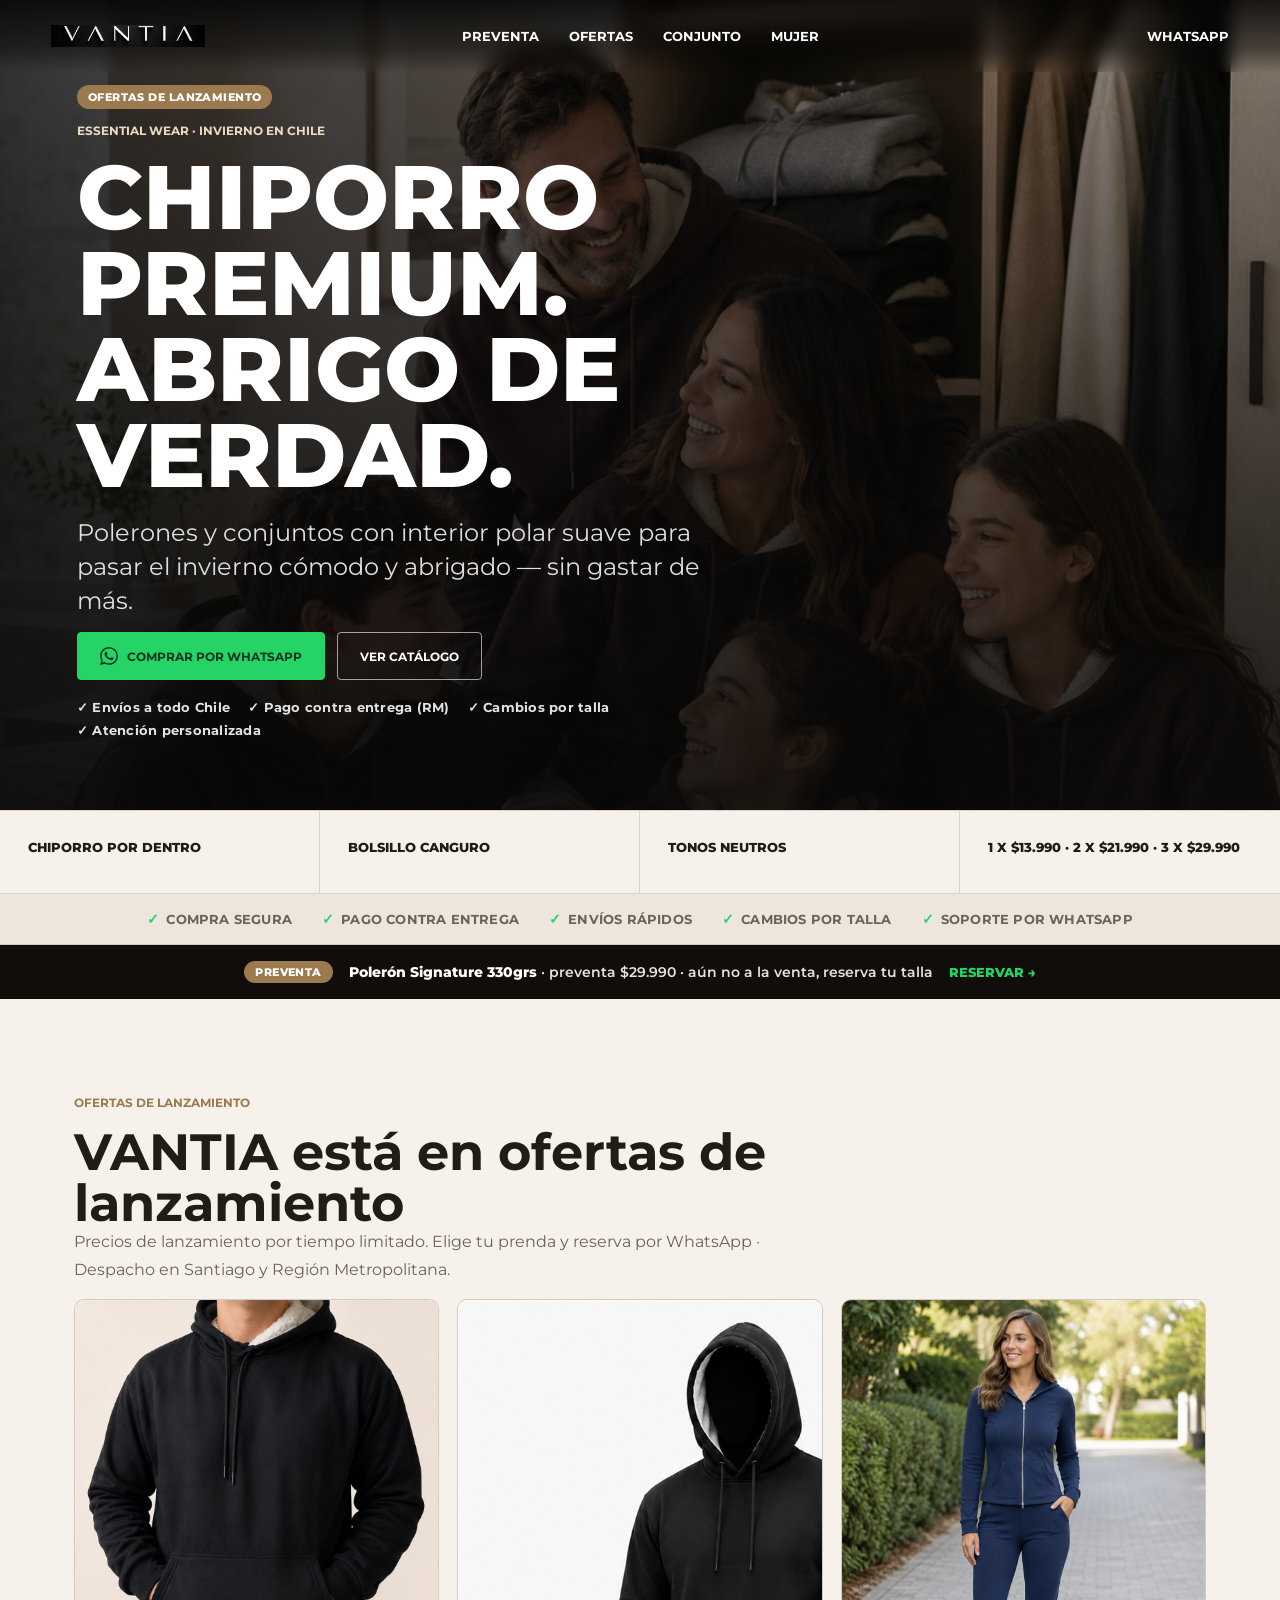
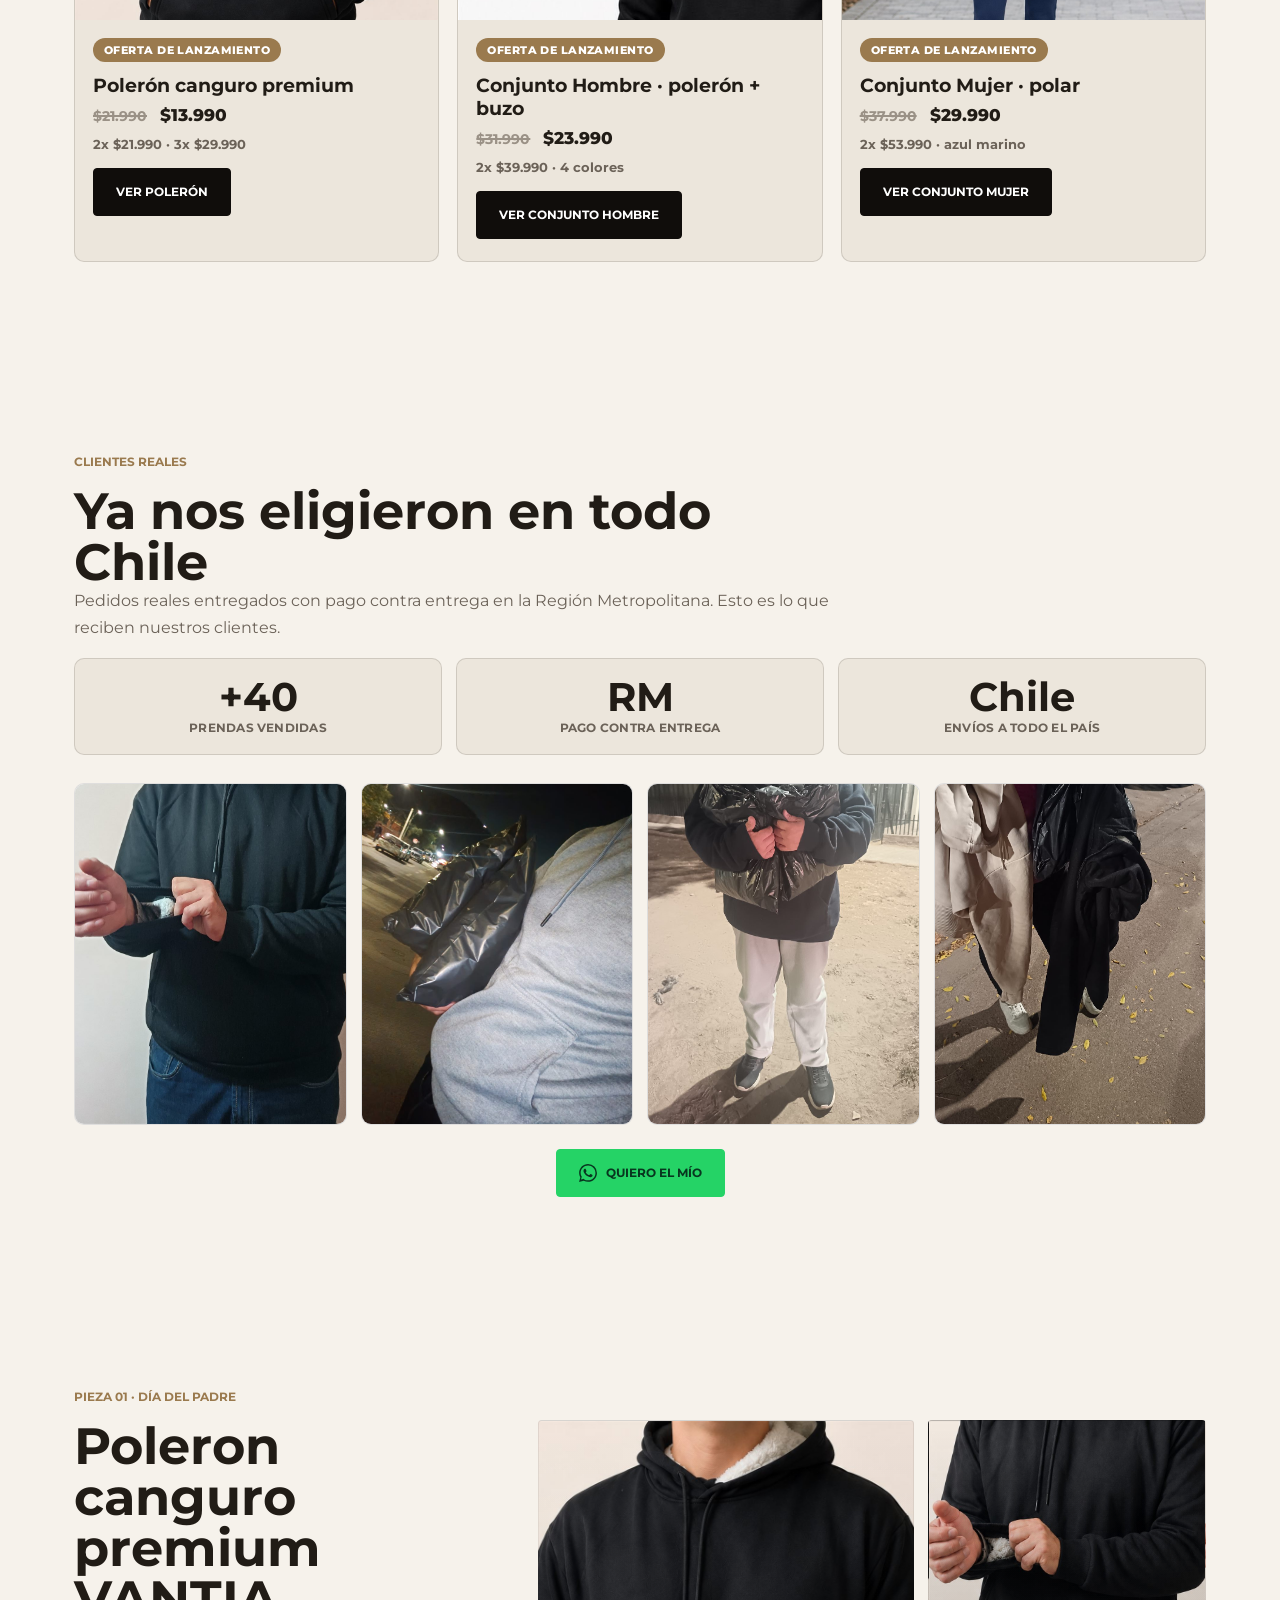
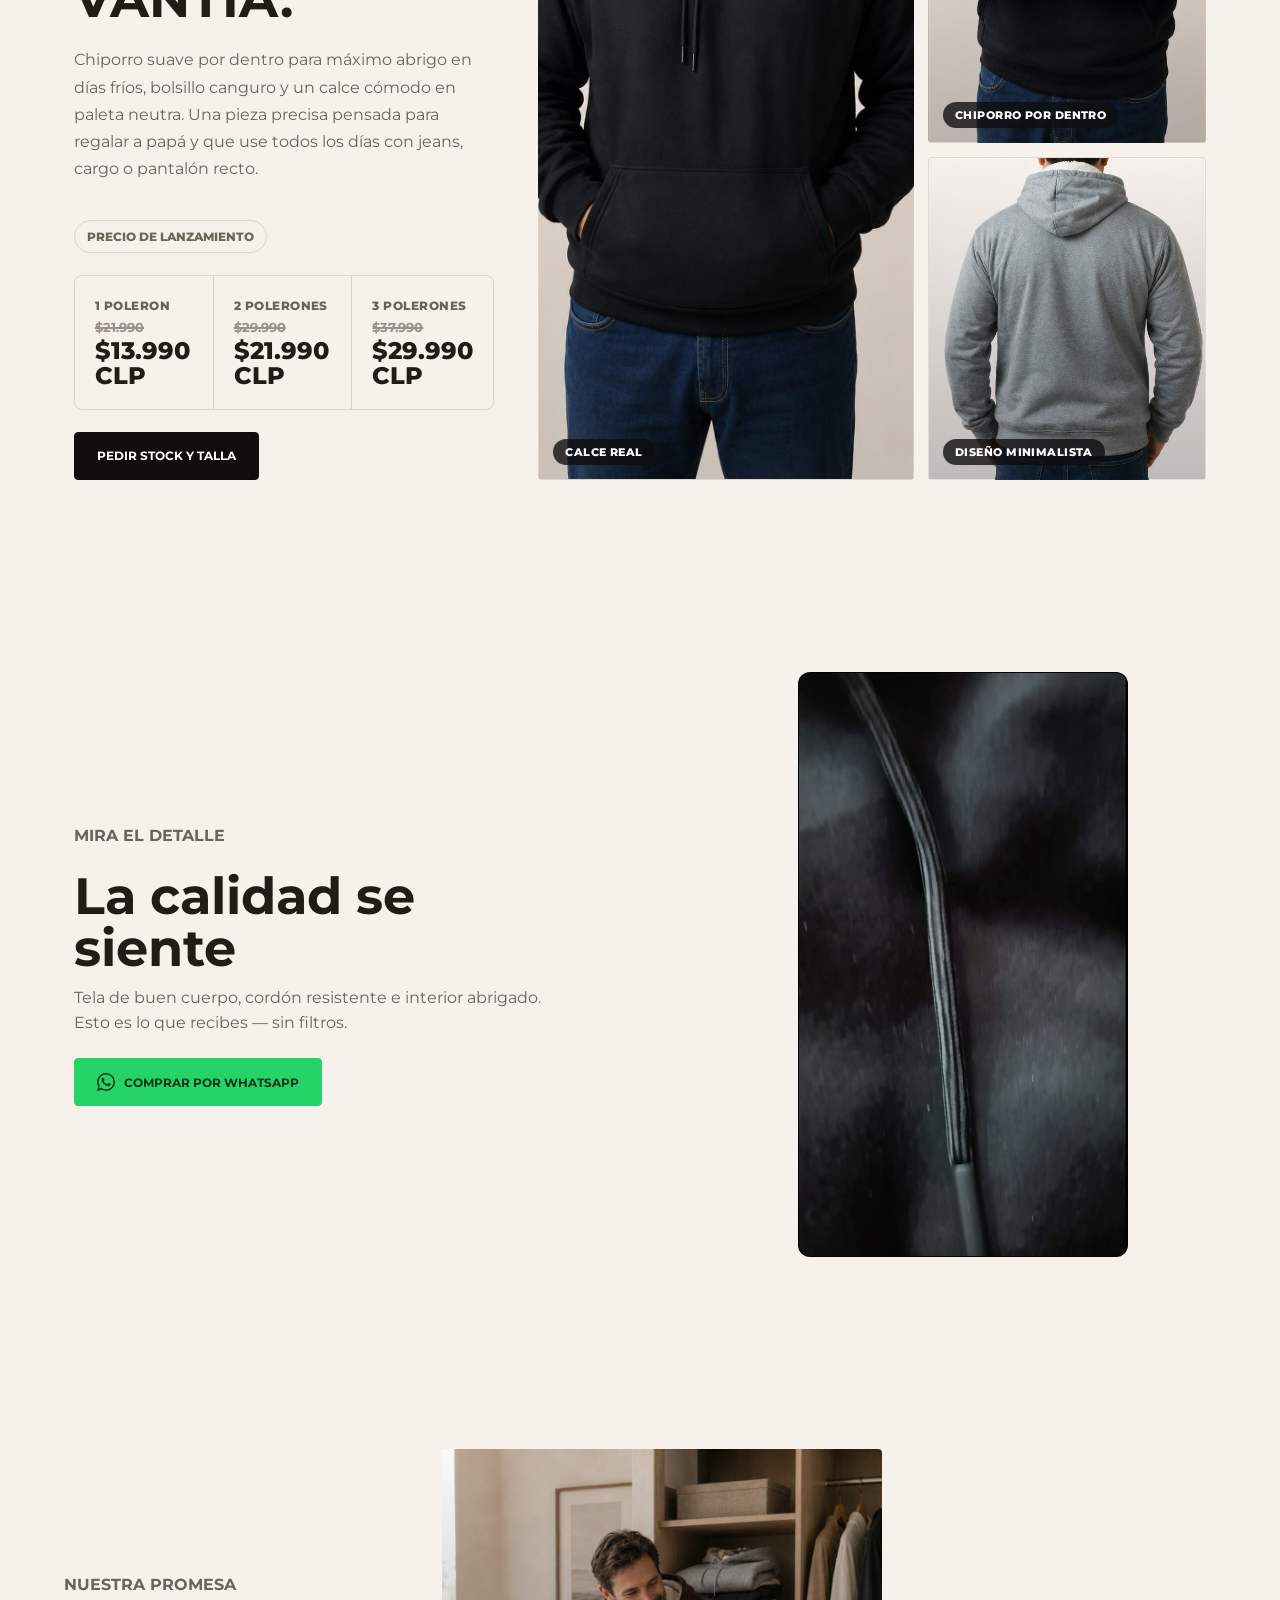
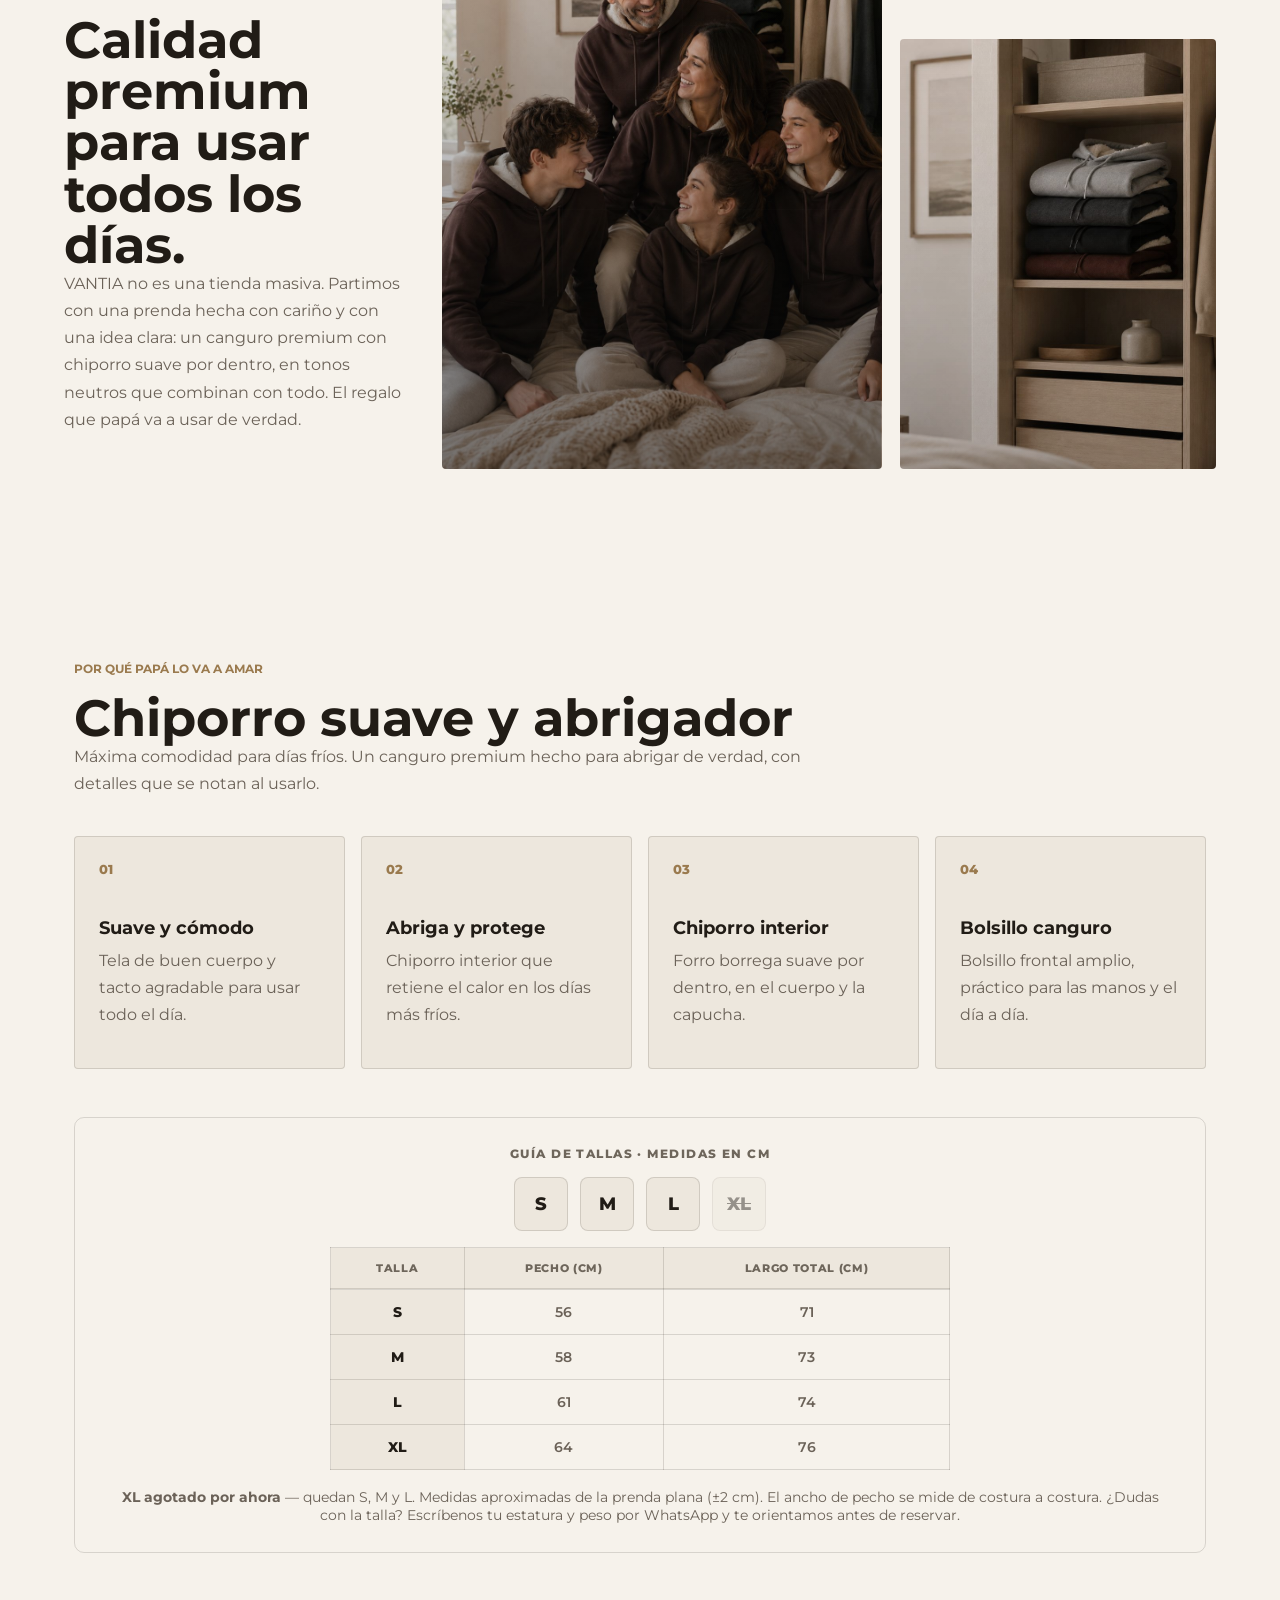
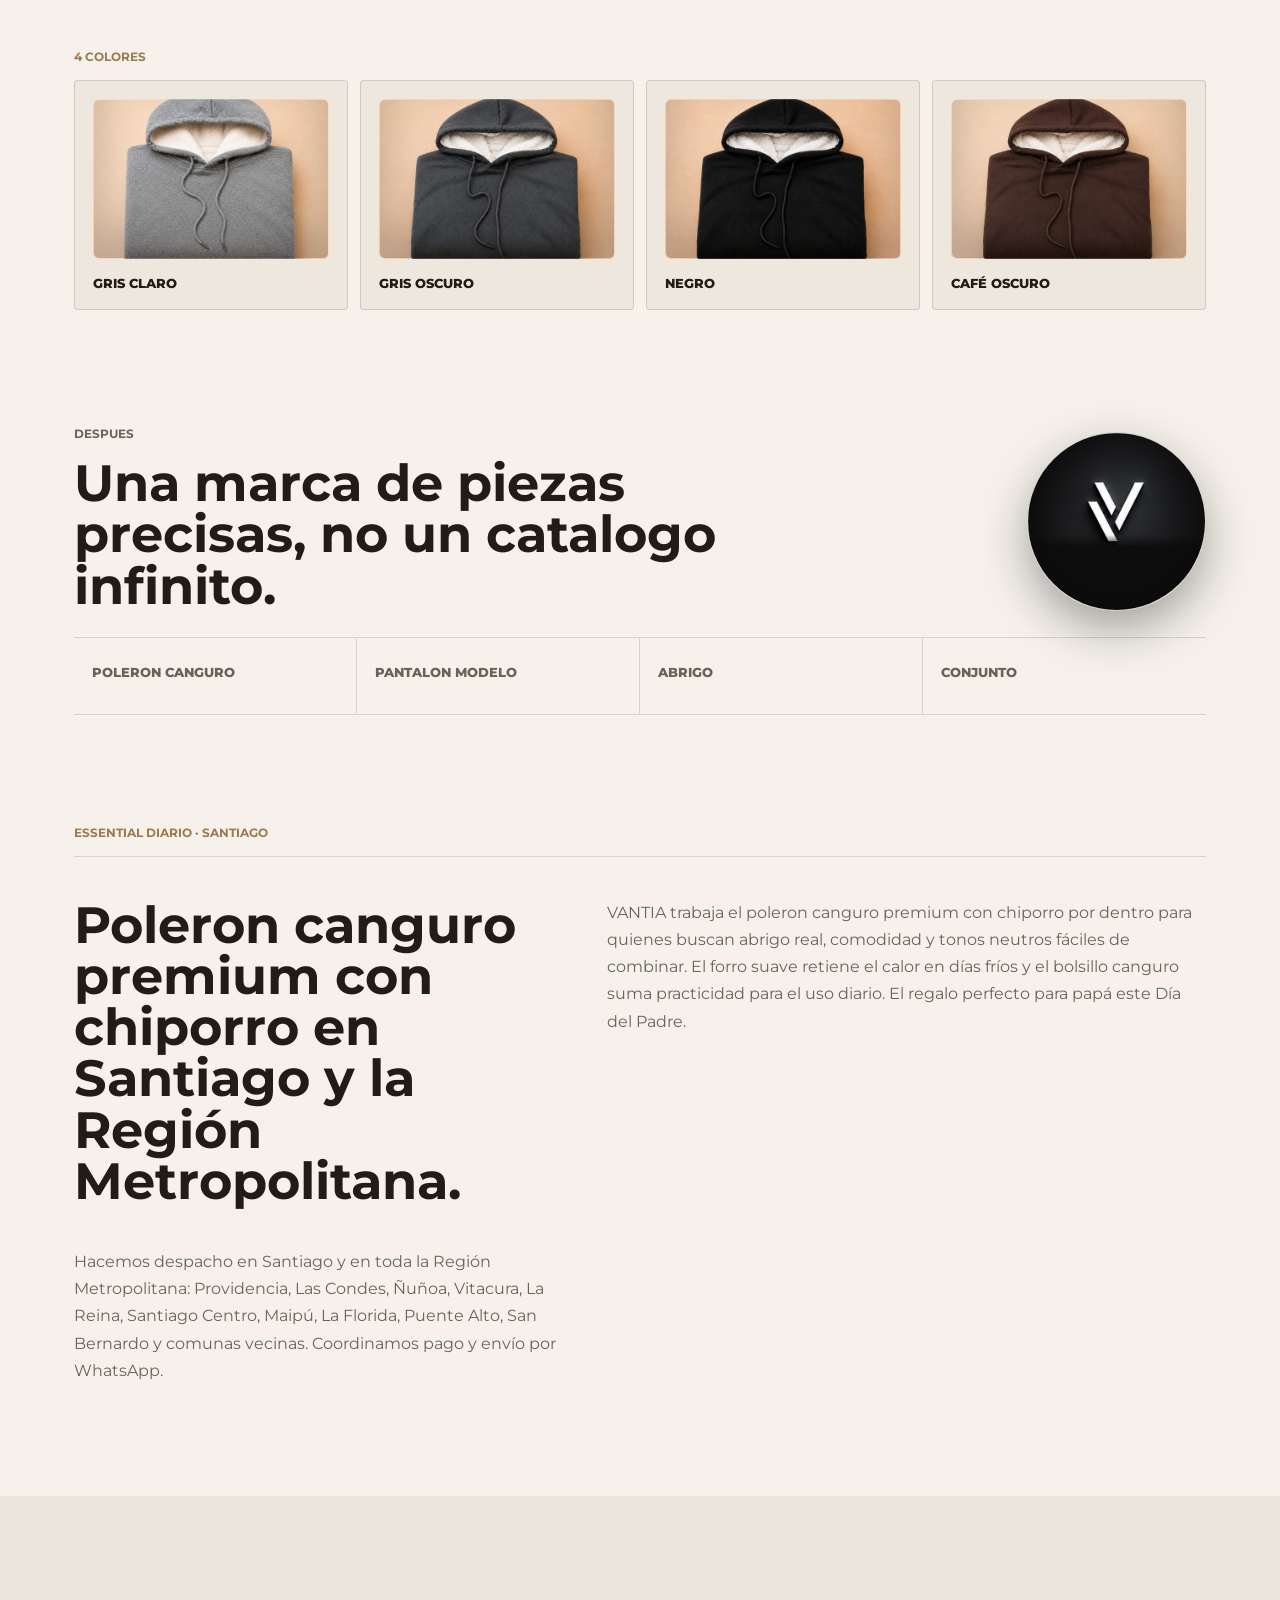
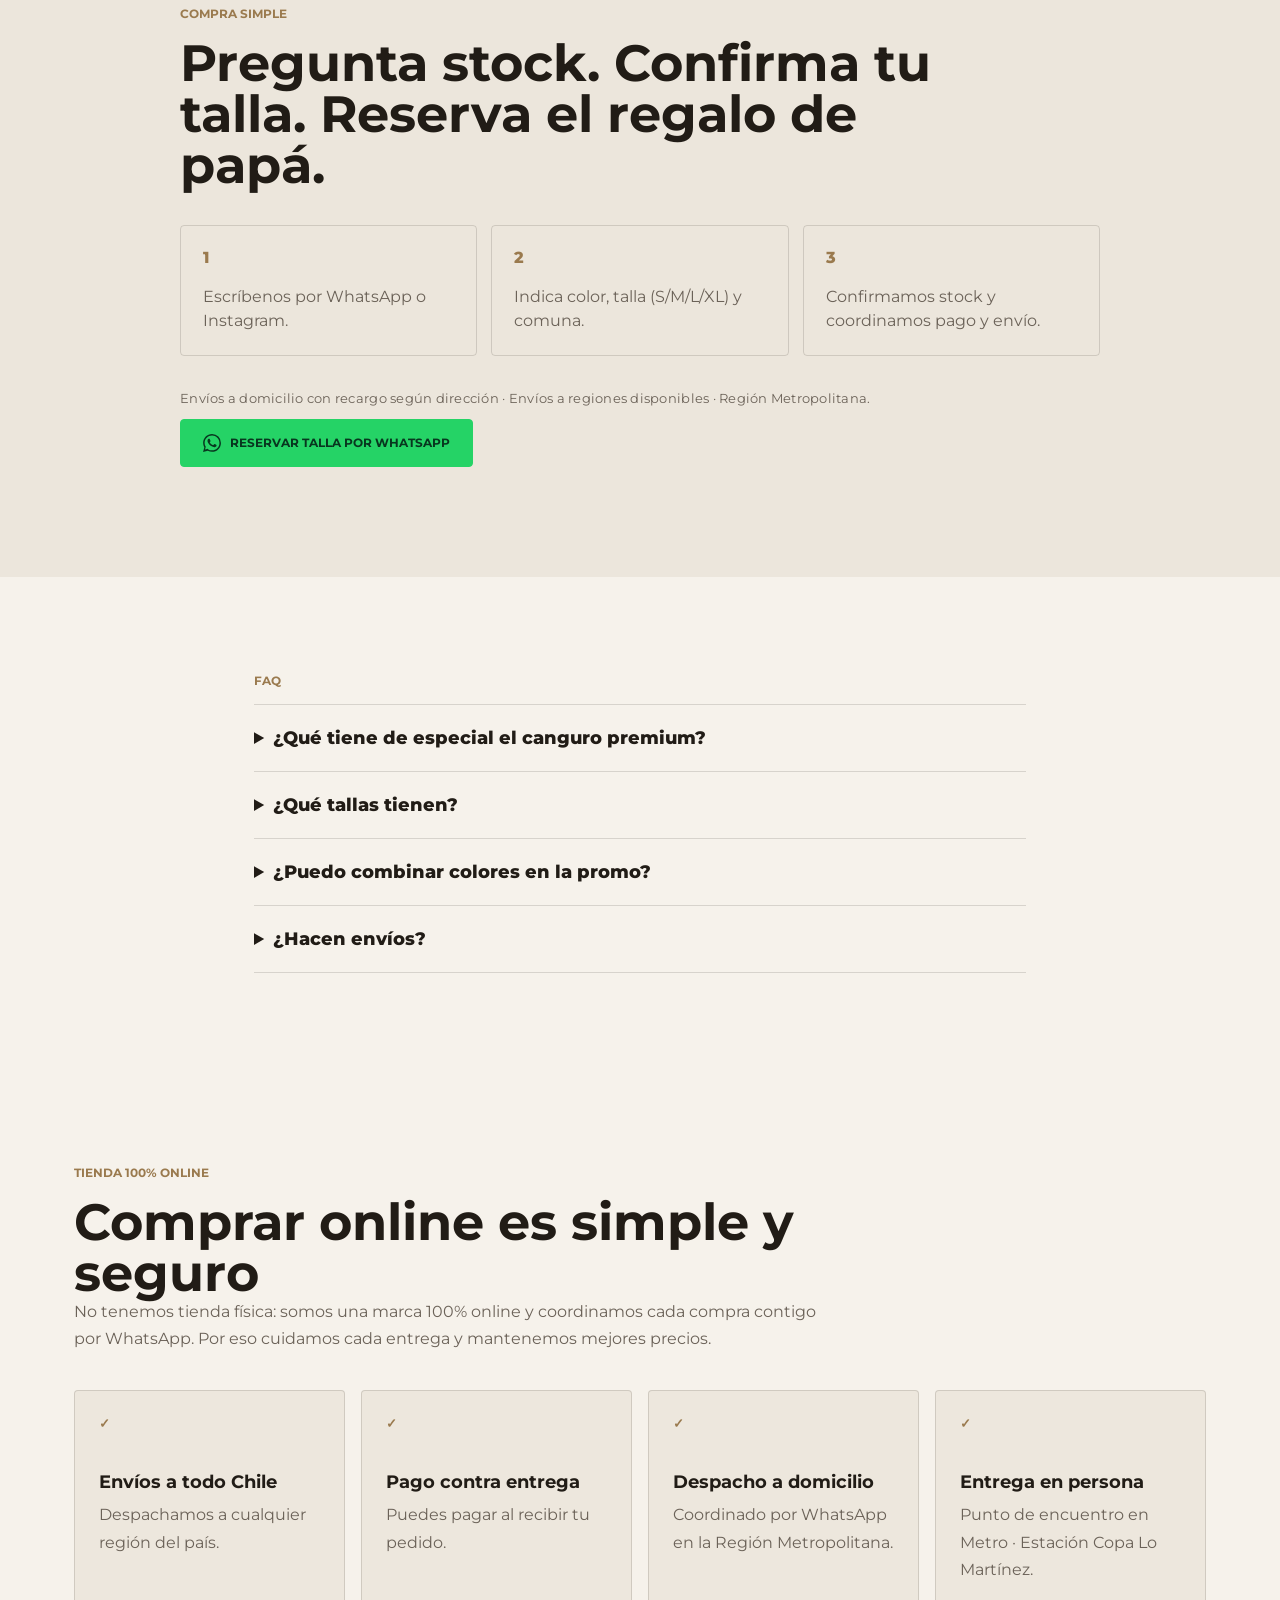
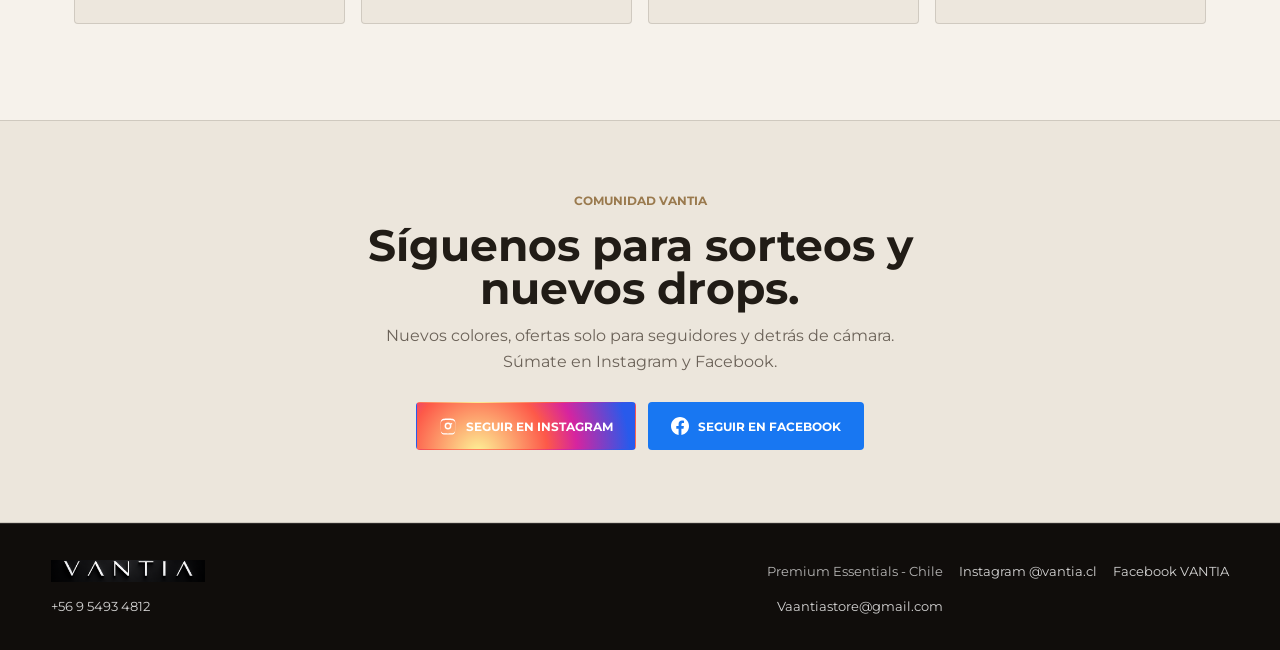
==== commit a00a5616: "Preventa Signature con fotos reales + formulario de reserva; colores mujer completos; fondos on-bran" ====
--- a/index.html
+++ b/index.html
@@ -258,7 +258,7 @@
 
       <a class="preorder-banner" href="preventa.html" aria-label="Ir a la preventa del polerón Signature">
         <span class="pb-badge">Preventa</span>
-        <span class="pb-text"><b>Polerón Signature 330grs</b> en preventa · $24.990 · reserva sin pagar</span>
+        <span class="pb-text"><b>Polerón Signature 330grs</b> · preventa $29.990 · aún no a la venta, reserva tu talla</span>
         <span class="pb-cta">Reservar →</span>
       </a>
 
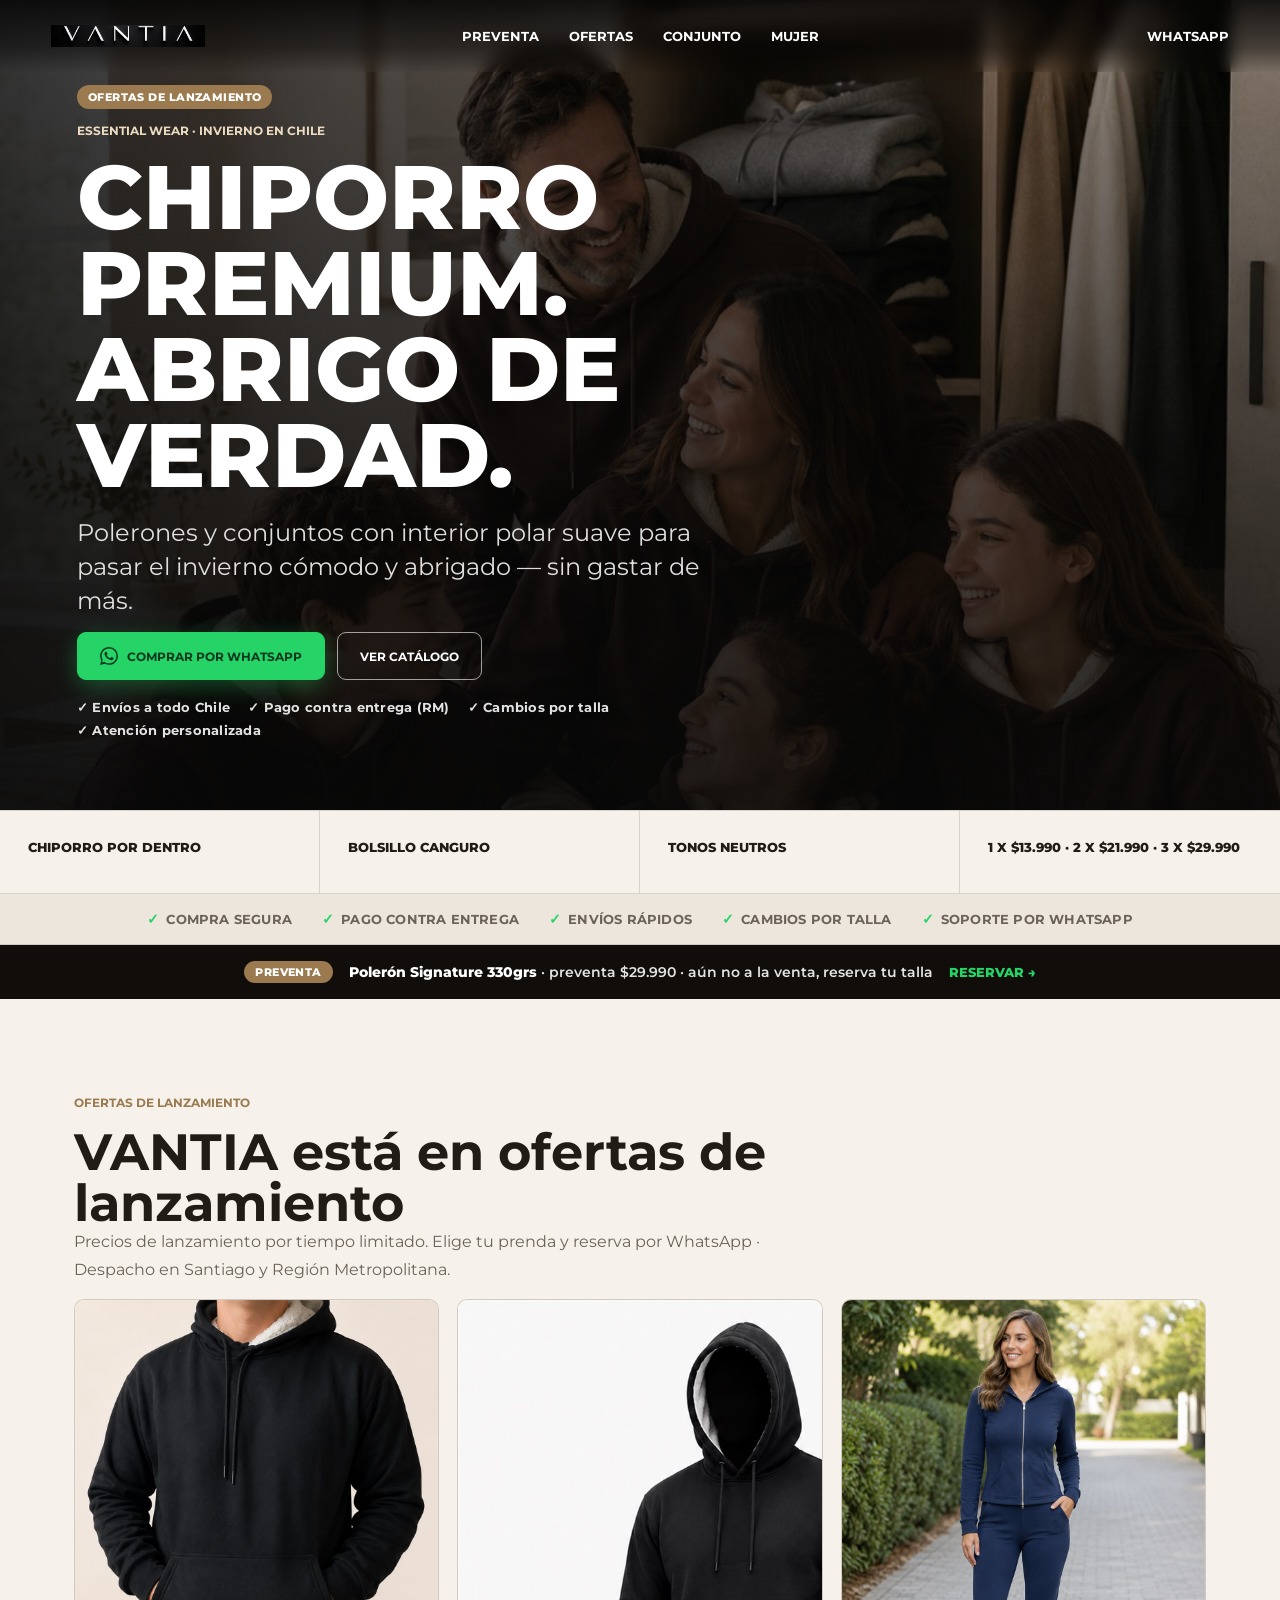
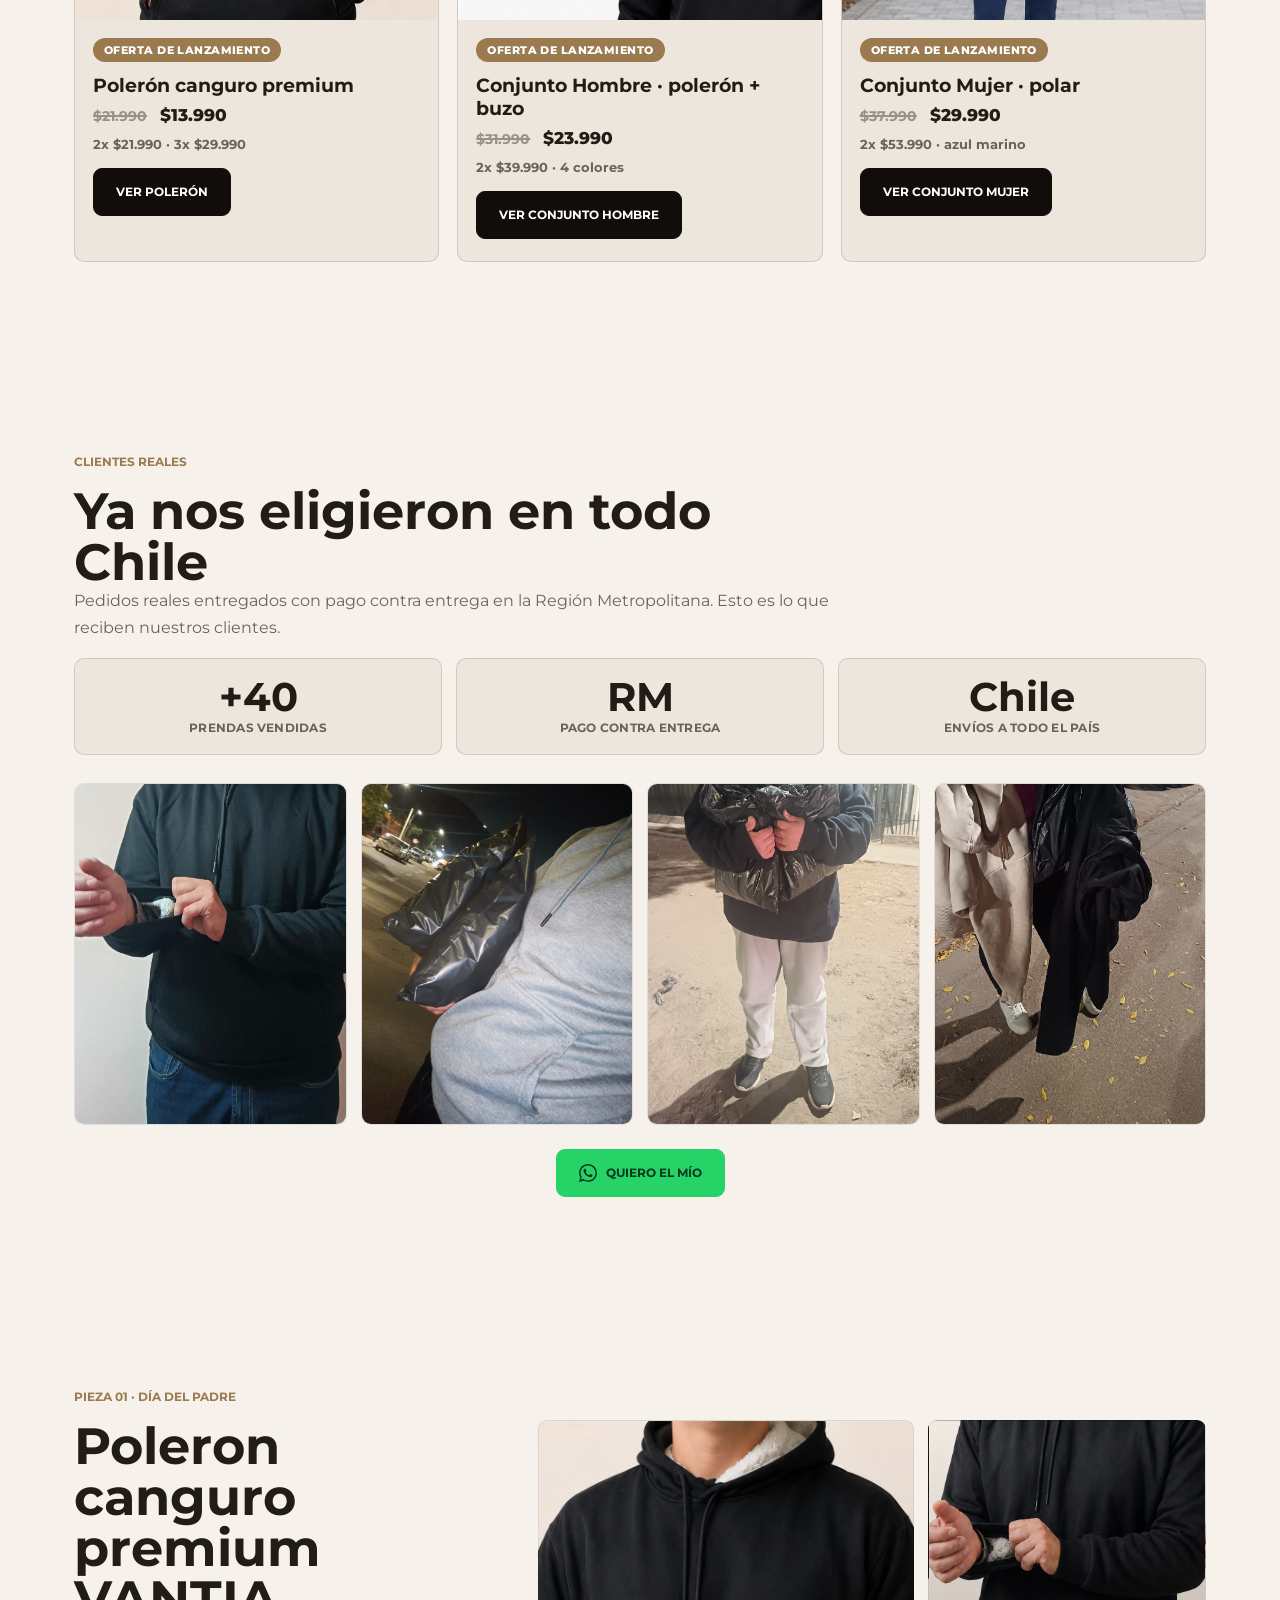
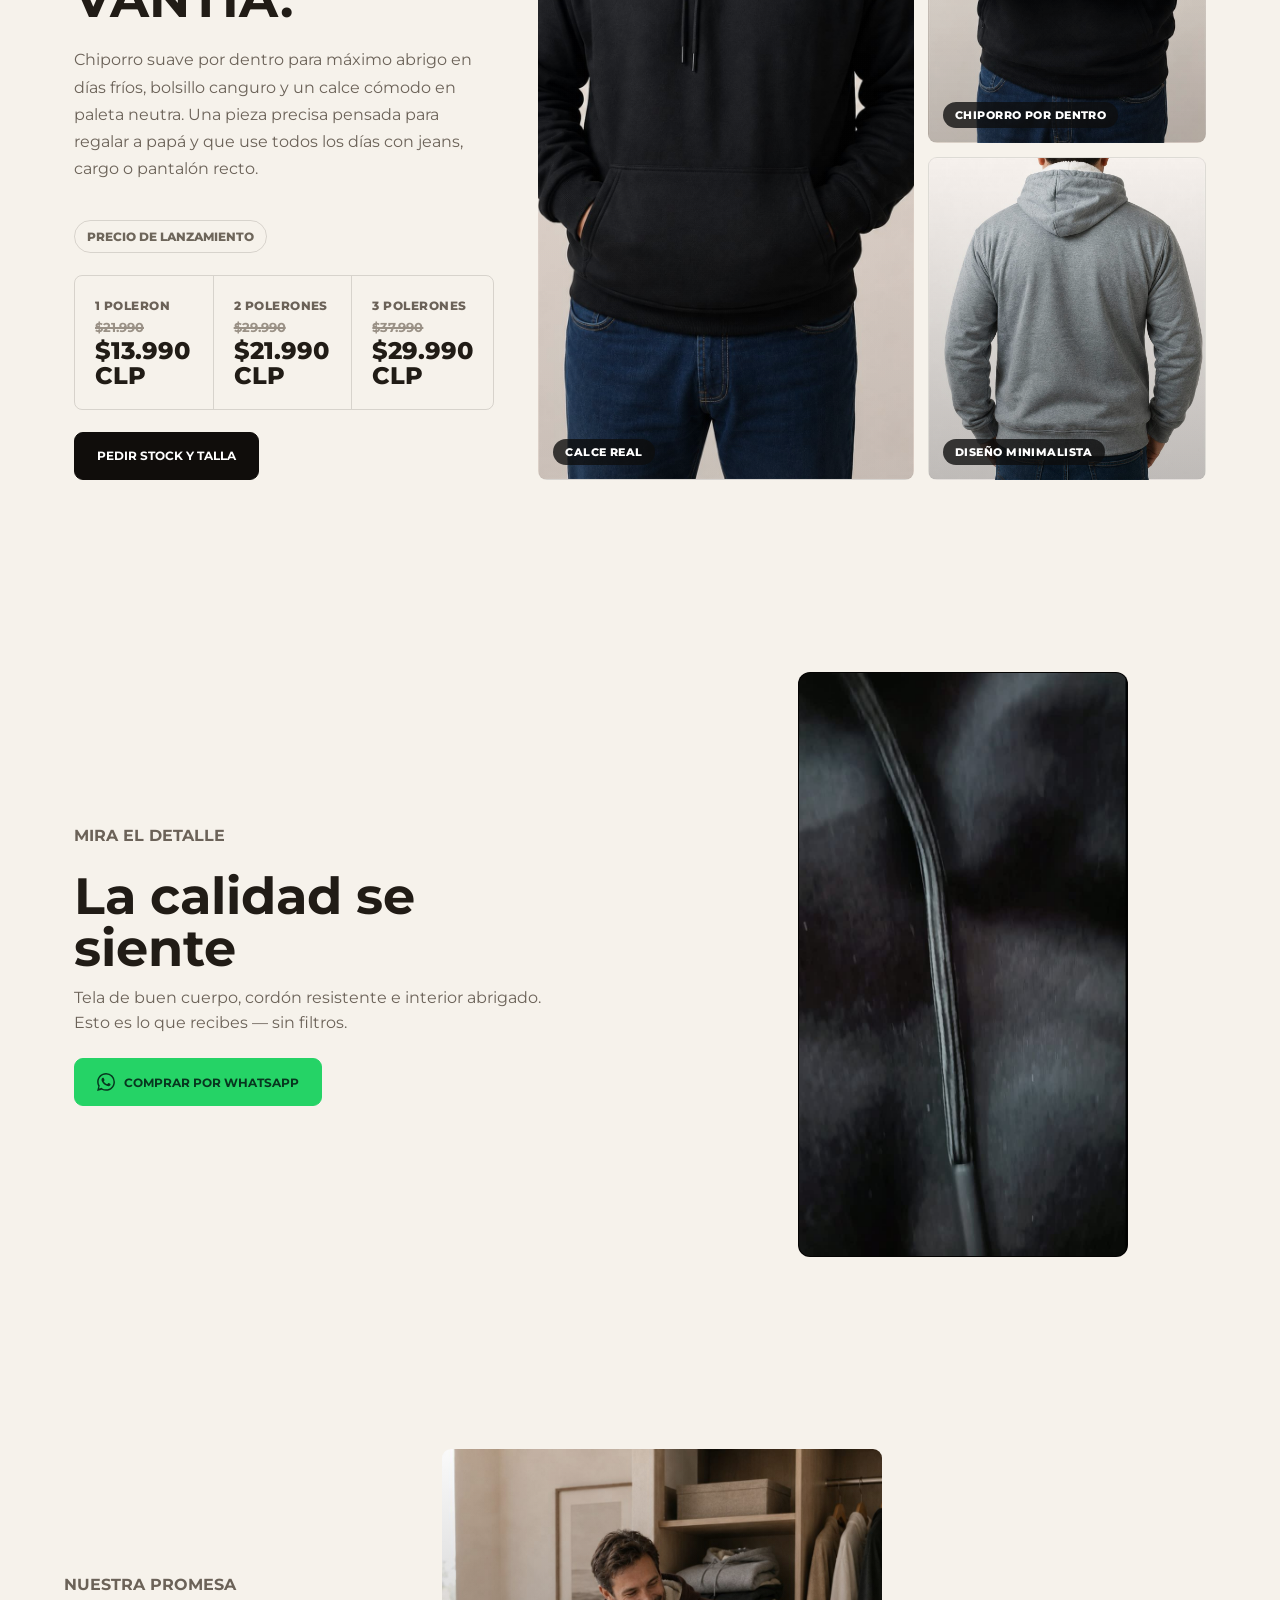
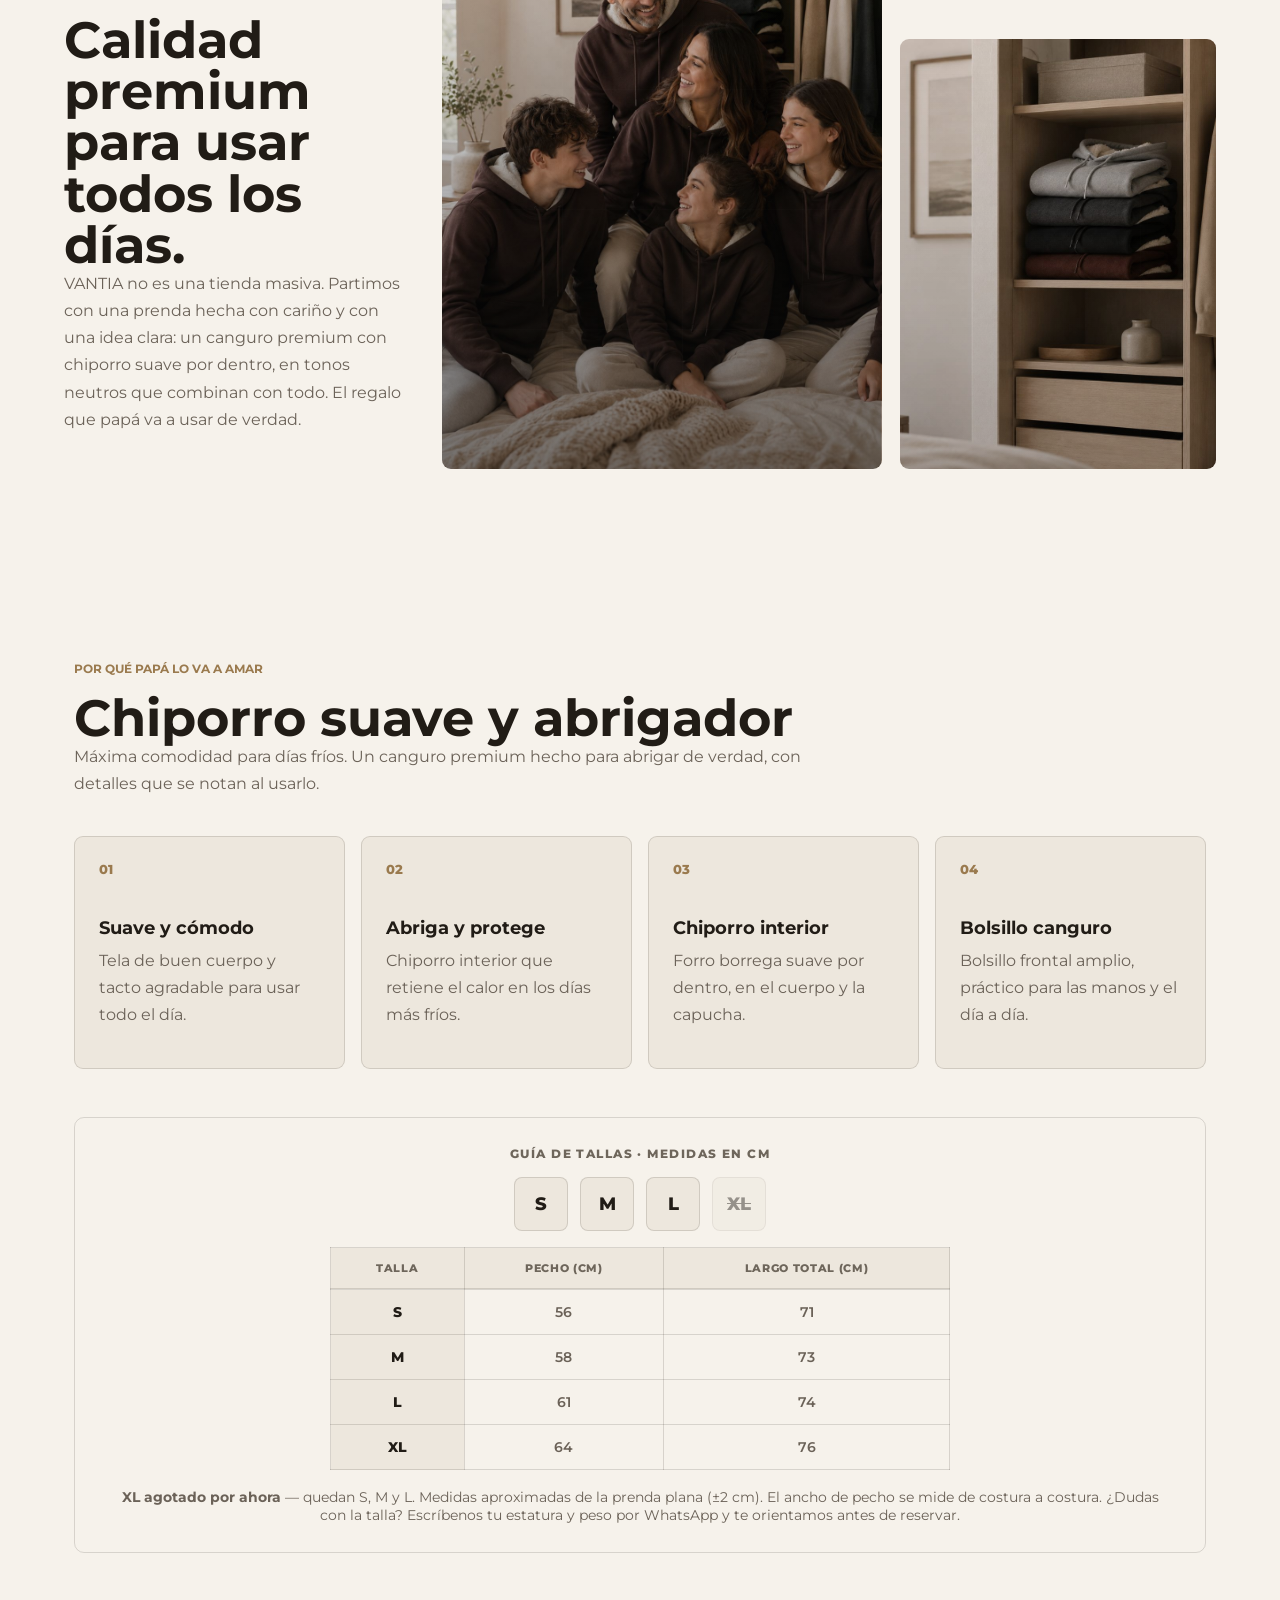
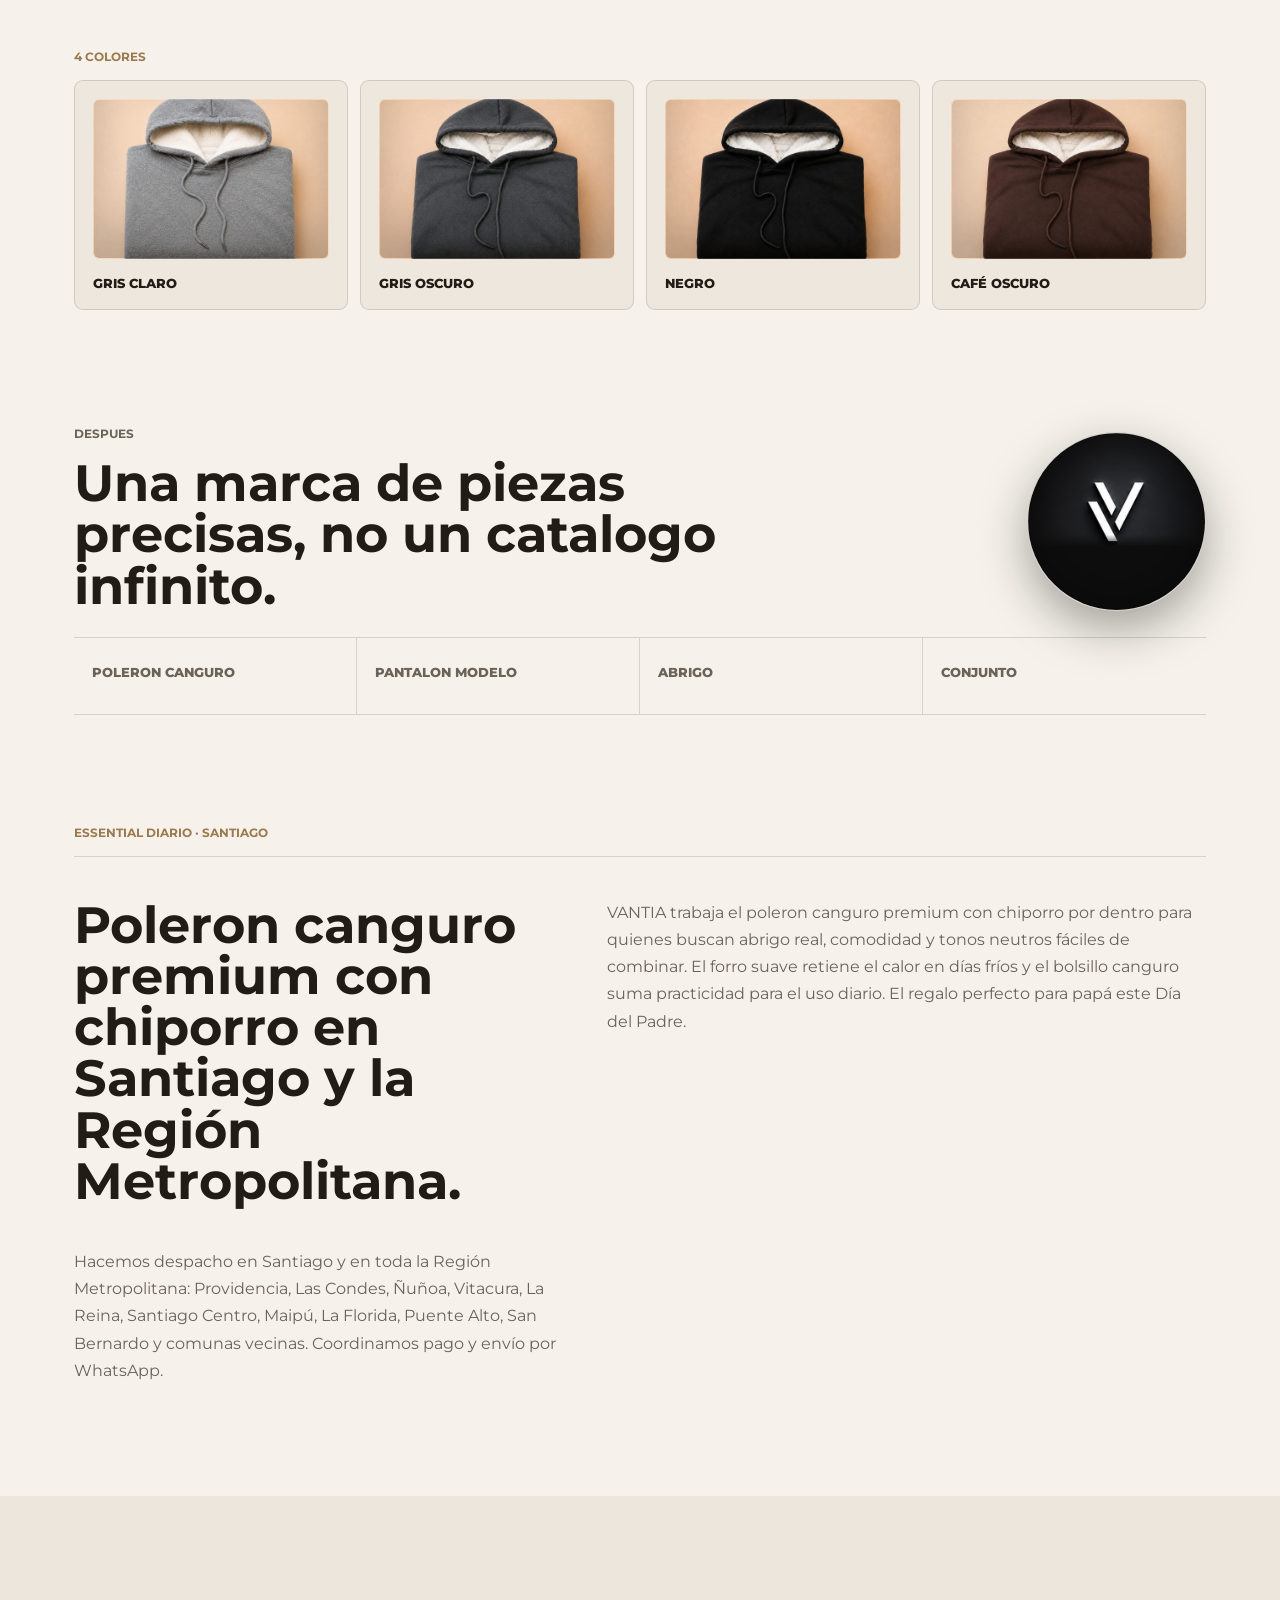
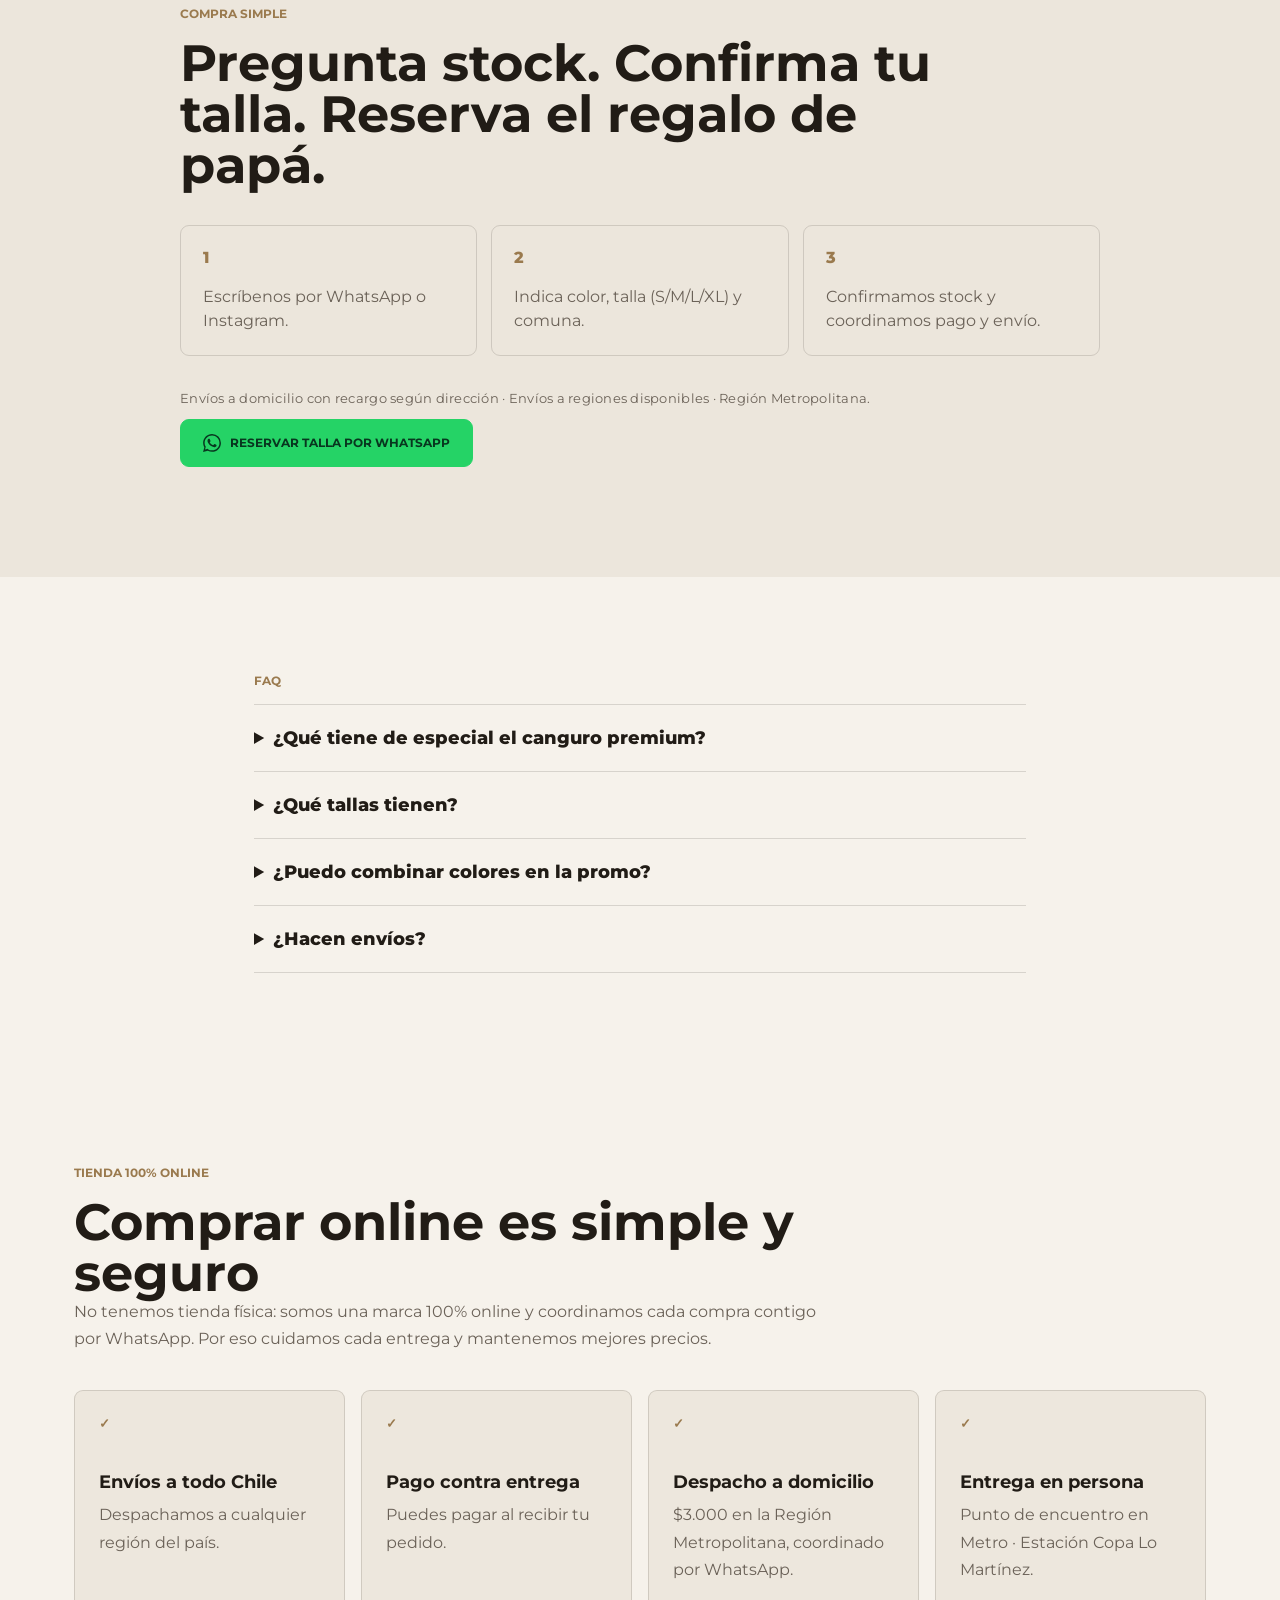
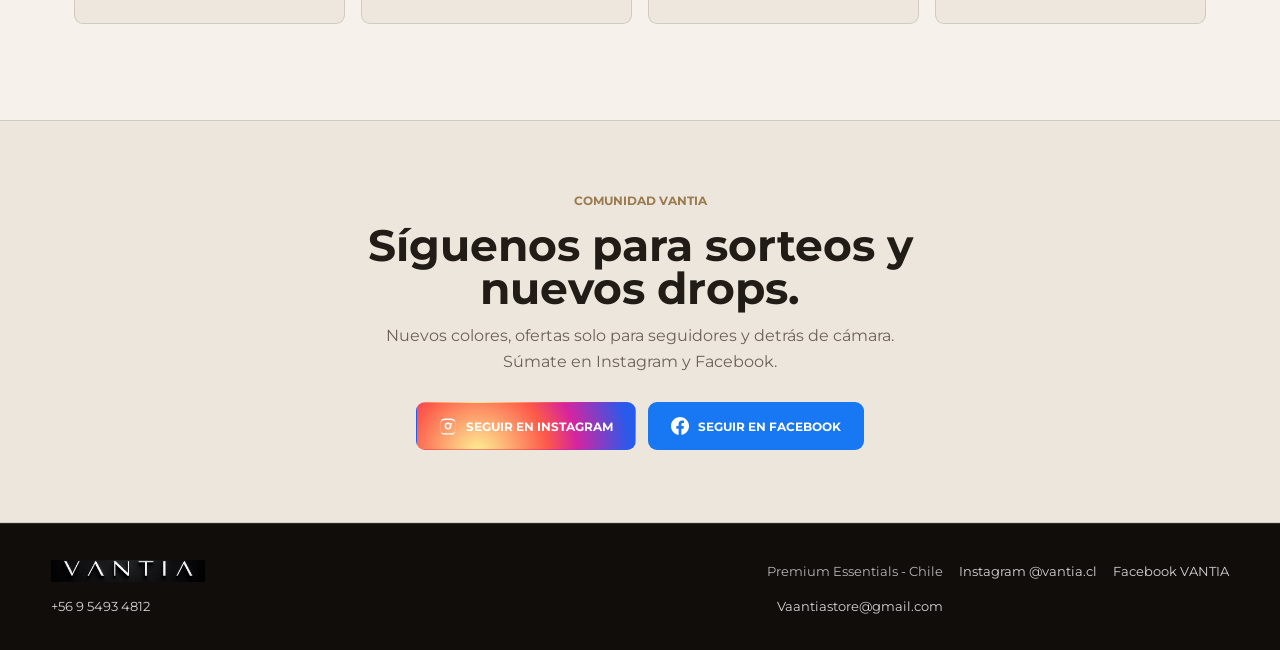
==== commit 92909935: "Agrega costo de envio 3000 RM en seccion de despacho Co-Authored-By: Claude Opus 4.8 <noreply@anthro" ====
--- a/index.html
+++ b/index.html
@@ -556,7 +556,7 @@
           <div class="fit-item">
             <span>✓</span>
             <h3>Despacho a domicilio</h3>
-            <p>Coordinado por WhatsApp en la Región Metropolitana.</p>
+            <p>$3.000 en la Región Metropolitana, coordinado por WhatsApp.</p>
           </div>
           <div class="fit-item">
             <span>✓</span>
--- a/styles.css
+++ b/styles.css
@@ -20,7 +20,7 @@
   --line-dark: rgba(28, 24, 19, 0.14);
   --product-camel: #B79A72;
   --product-bone: #F3F0EA;
-  --radius: 4px;
+  --radius: 9px;
   --max: 1180px;
 }
 
@@ -1439,6 +1439,43 @@
   text-transform: uppercase;
   color: #25d366;
 }
+
+/* ===== Micro-interacciones y efectos ===== */
+.button {
+  transition: transform 0.18s ease, box-shadow 0.18s ease, background 0.18s ease, border-color 0.18s ease, filter 0.18s ease;
+}
+.button:hover { transform: translateY(-2px); box-shadow: 0 10px 24px rgba(20, 18, 15, 0.18); }
+.button:active { transform: translateY(0); box-shadow: none; }
+.button-wa:hover { filter: brightness(1.05); }
+/* glow verde en CTA principal de preventa/hero */
+.hero-actions .button-wa { box-shadow: 0 6px 22px rgba(37, 211, 102, 0.32); }
+.hero-actions .button-wa:hover { box-shadow: 0 10px 28px rgba(37, 211, 102, 0.45); }
+
+/* Tarjetas interactivas (menos cuadradas + hover) */
+.offer-card, .color-card { transition: transform 0.22s ease, box-shadow 0.22s ease; }
+.offer-card:hover, .color-card:hover { transform: translateY(-4px); box-shadow: 0 18px 40px rgba(20, 18, 15, 0.14); }
+.offer-photo { transition: transform 0.5s ease; }
+.offer-card:hover .offer-photo { transform: scale(1.05); }
+.sp-shot, .ls-gallery figure { overflow: hidden; }
+.sp-shot img, .ls-gallery img { transition: transform 0.5s ease; }
+.sp-shot:hover img, .ls-gallery figure:hover img { transform: scale(1.05); }
+.ch-color .ph, .mujer-colors .ph, .swatch-photo { transition: transform 0.4s ease; }
+.ch-color:hover .ph, .mujer-colors figure:hover .ph, .color-card:hover .swatch-photo { transform: scale(1.03); }
+
+/* Efecto sutil de fondo en el hero (Ken Burns) */
+@keyframes heroZoom { from { transform: scale(1.07); } to { transform: scale(1); } }
+.hero-photo { animation: heroZoom 16s ease-out both; }
+
+/* Pulso sutil en el "Reservar" del banner */
+@keyframes pbPulse { 0%, 100% { opacity: 1; } 50% { opacity: 0.55; } }
+.preorder-banner .pb-cta { animation: pbPulse 2.2s ease-in-out infinite; }
+
+@media (prefers-reduced-motion: reduce) {
+  .hero-photo { animation: none; }
+  .preorder-banner .pb-cta { animation: none; }
+  .button:hover, .offer-card:hover, .color-card:hover { transform: none; }
+  .offer-card:hover .offer-photo, .sp-shot:hover img, .ls-gallery figure:hover img { transform: none; }
+}
 @media (max-width: 760px) {
   .sp-stats { grid-template-columns: 1fr 1fr; }
   .sp-grid { grid-template-columns: 1fr 1fr; }
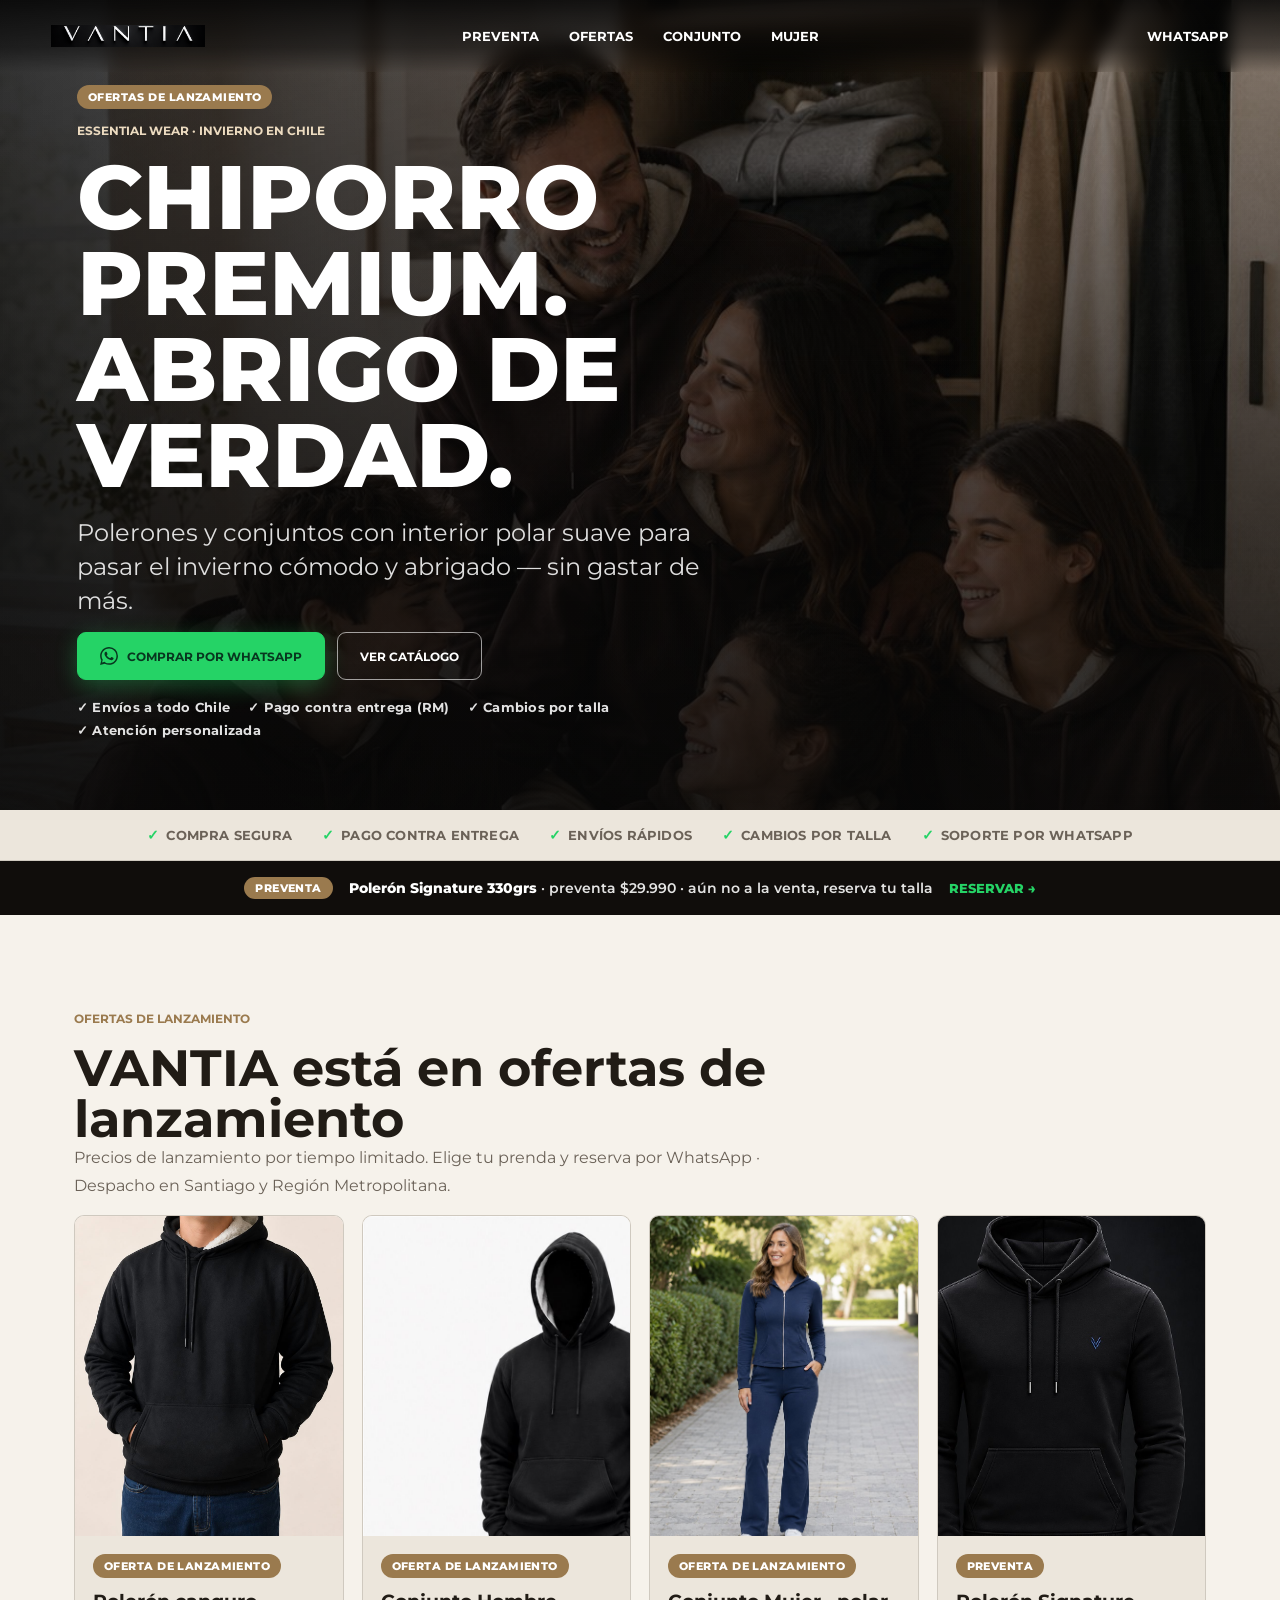
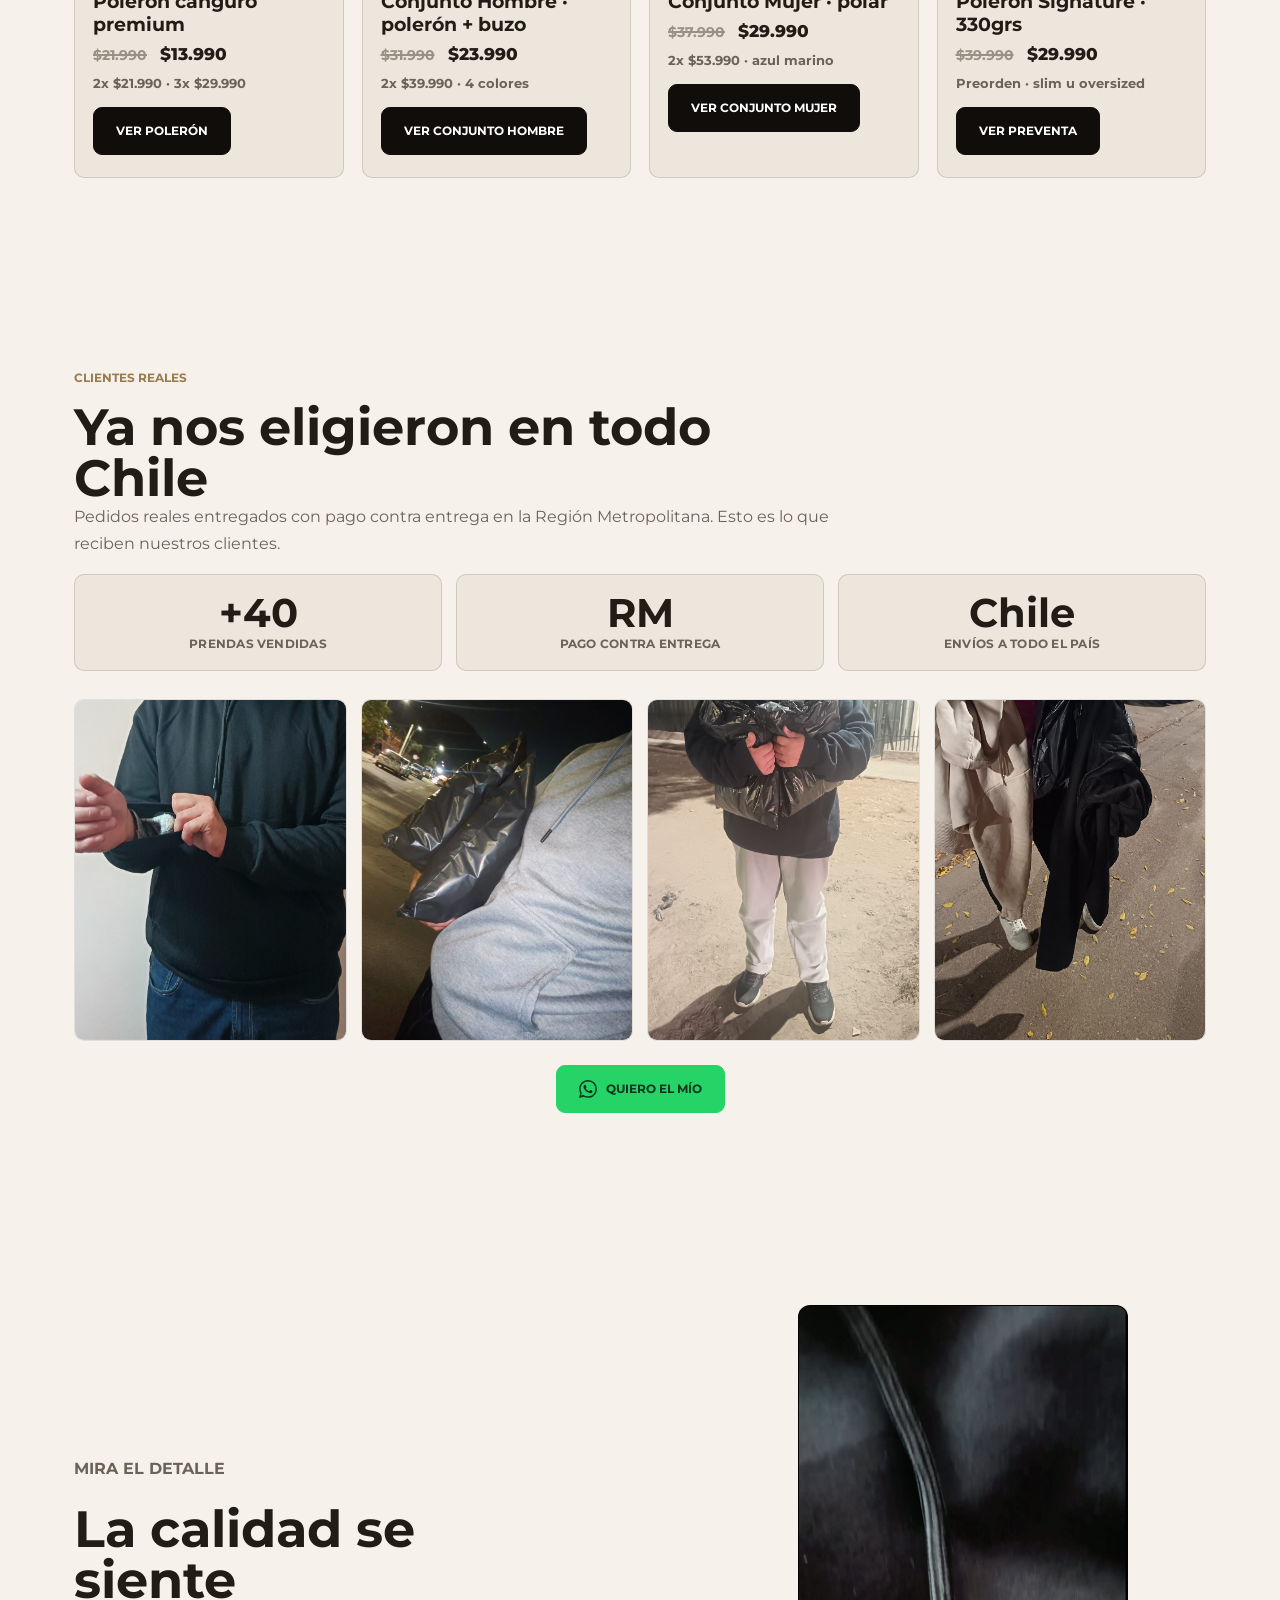
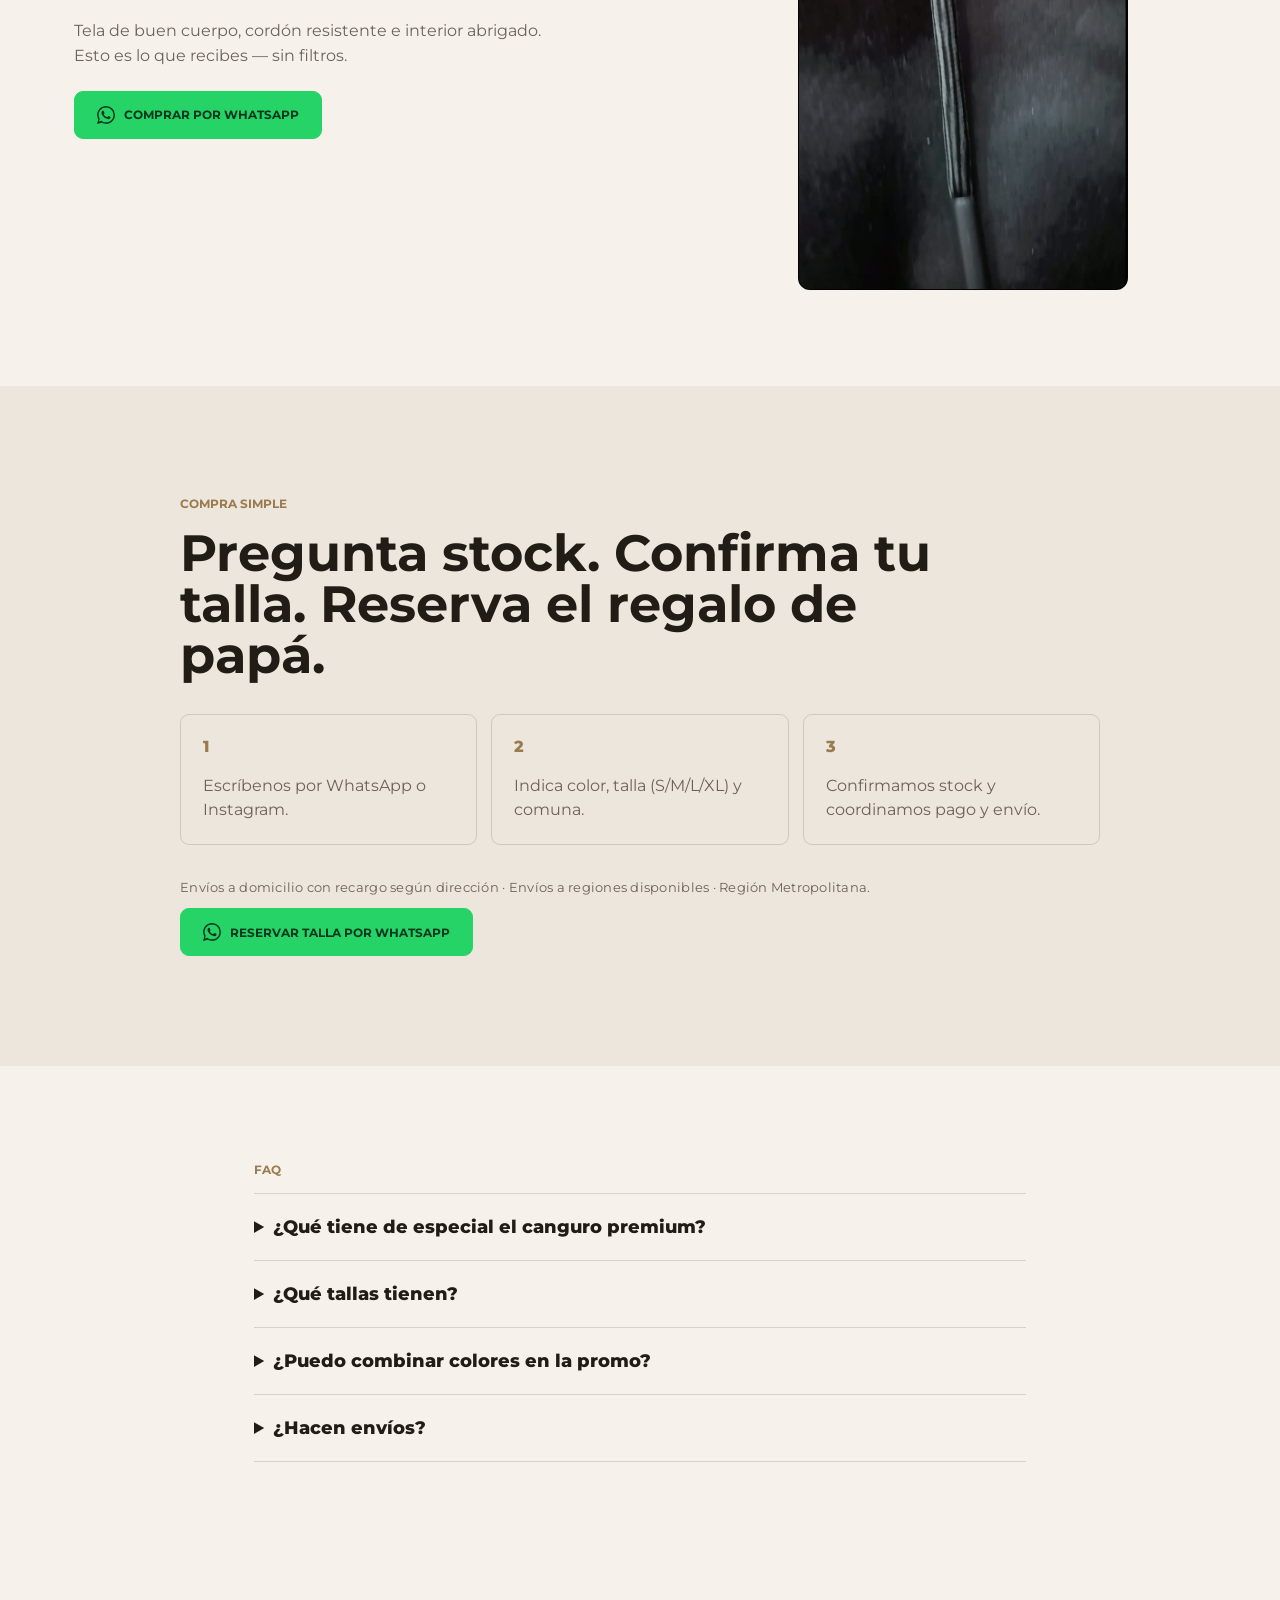
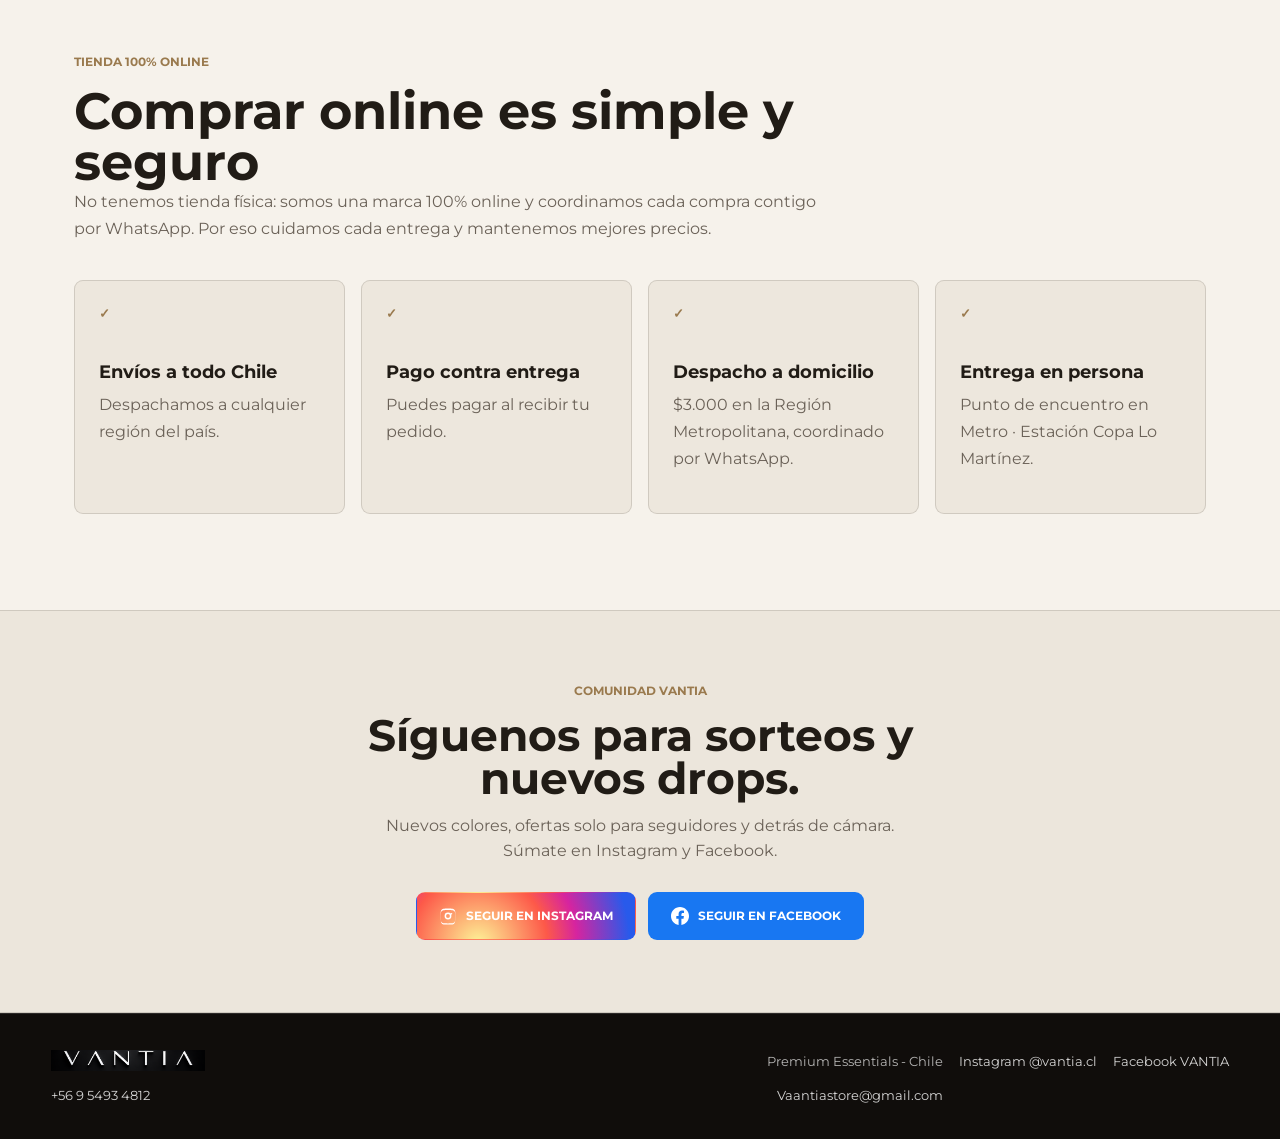
==== commit 729bfe63: "Home vitrina mas corta + ficha de poleron aparte + 4 tarjetas premium Co-Authored-By: Claude Opus 4." ====
--- a/index.html
+++ b/index.html
@@ -241,13 +241,6 @@
         </div>
       </section>
 
-      <section class="intro-band" aria-label="Resumen de marca">
-        <div class="intro-line">Chiporro por dentro</div>
-        <div class="intro-line">Bolsillo canguro</div>
-        <div class="intro-line">Tonos neutros</div>
-        <div class="intro-line">1 x $13.990 · 2 x $21.990 · 3 x $29.990</div>
-      </section>
-
       <section class="trust-strip" aria-label="Compra con confianza">
         <span><b>✓</b> Compra segura</span>
         <span><b>✓</b> Pago contra entrega</span>
@@ -276,7 +269,7 @@
               <h3>Polerón canguro premium</h3>
               <p class="offer-price"><s>$21.990</s> $13.990</p>
               <p class="offer-sub">2x $21.990 · 3x $29.990</p>
-              <a class="button button-dark" href="#drop">Ver polerón</a>
+              <a class="button button-dark" href="poleron.html">Ver polerón</a>
             </div>
           </article>
           <article class="offer-card">
@@ -299,6 +292,16 @@
               <a class="button button-dark" href="mujer.html">Ver conjunto mujer</a>
             </div>
           </article>
+          <article class="offer-card">
+            <div class="offer-photo" style="background-image:url('assets/photos/signature-slim-clean.jpg')" role="img" aria-label="Polerón Signature VANTIA preorden"></div>
+            <div class="offer-body">
+              <span class="offer-badge">Preventa</span>
+              <h3>Polerón Signature · 330grs</h3>
+              <p class="offer-price"><s>$39.990</s> $29.990</p>
+              <p class="offer-sub">Preorden · slim u oversized</p>
+              <a class="button button-dark" href="preventa.html">Ver preventa</a>
+            </div>
+          </article>
         </div>
       </section>
 
@@ -324,48 +327,6 @@
             <svg class="wa-ico" viewBox="0 0 24 24" fill="currentColor" aria-hidden="true"><path d="M.057 24l1.687-6.163a11.867 11.867 0 01-1.587-5.946C.16 5.335 5.495 0 12.05 0a11.82 11.82 0 018.413 3.488 11.82 11.82 0 013.48 8.414c-.003 6.557-5.338 11.892-11.893 11.892a11.9 11.9 0 01-5.688-1.448L.057 24zm6.597-3.807c1.676.995 3.276 1.591 5.392 1.592 5.448 0 9.886-4.434 9.889-9.885.002-5.462-4.415-9.89-9.881-9.892-5.452 0-9.887 4.434-9.889 9.884a9.86 9.86 0 001.519 5.26l-.999 3.648 3.92-1.04zm11.387-5.464c-.074-.124-.272-.198-.57-.347-.297-.149-1.758-.868-2.031-.967-.272-.099-.47-.149-.669.149-.198.297-.768.967-.941 1.165-.173.198-.347.223-.644.074-.297-.149-1.255-.462-2.39-1.475-.883-.788-1.48-1.761-1.653-2.059-.173-.297-.018-.458.13-.606.134-.133.297-.347.446-.521.151-.172.2-.296.3-.495.099-.198.05-.372-.025-.521-.075-.148-.669-1.611-.916-2.206-.242-.579-.487-.501-.669-.51l-.57-.01c-.198 0-.52.074-.792.372s-1.04 1.016-1.04 2.479 1.065 2.876 1.213 3.074c.149.198 2.096 3.2 5.077 4.487.709.306 1.262.489 1.694.625.712.227 1.36.195 1.872.118.571-.085 1.758-.719 2.006-1.413.248-.694.248-1.289.173-1.413z"/></svg>
             Quiero el mío
           </a>
-        </div>
-      </section>
-
-      <section class="section drop-section" id="drop">
-        <div class="section-kicker">Pieza 01 · Día del Padre</div>
-        <div class="drop-grid">
-          <div class="drop-copy">
-            <h2>Poleron canguro premium VANTIA.</h2>
-            <p>
-              Chiporro suave por dentro para máximo abrigo en días fríos, bolsillo canguro y un calce cómodo en paleta neutra.
-              Una pieza precisa pensada para regalar a papá y que use todos los días con jeans, cargo o pantalón recto.
-            </p>
-            <div class="launch-badge">Precio de lanzamiento</div>
-            <div class="price-stack price-stack-three" aria-label="Precios">
-              <div>
-                <span>1 poleron</span>
-                <strong class="price-value"><s>$21.990</s><b>$13.990 CLP</b></strong>
-              </div>
-              <div>
-                <span>2 polerones</span>
-                <strong class="price-value"><s>$29.990</s><b>$21.990 CLP</b></strong>
-              </div>
-              <div>
-                <span>3 polerones</span>
-                <strong class="price-value"><s>$37.990</s><b>$29.990 CLP</b></strong>
-              </div>
-            </div>
-            <a class="button button-dark" href="https://wa.me/56954934812?text=Hola%20VANTIA%2C%20quiero%20consultar%20stock%20y%20talla%20del%20poler%C3%B3n%20canguro%20premium.%20%C2%BFMe%20orientan%3F" target="_blank" rel="noreferrer">
-              Pedir stock y talla
-            </a>
-          </div>
-          <div class="product-gallery" aria-label="Fotos del poleron canguro VANTIA">
-            <figure class="product-photo product-photo-primary photo-product-fit">
-              <figcaption>Calce real</figcaption>
-            </figure>
-            <figure class="product-photo product-photo-texture photo-product-chiporro">
-              <figcaption>Chiporro por dentro</figcaption>
-            </figure>
-            <figure class="product-photo product-photo-tones photo-product-tones">
-              <figcaption>Diseño minimalista</figcaption>
-            </figure>
-          </div>
         </div>
       </section>
 
@@ -380,122 +341,6 @@
           </a>
         </div>
         <video src="assets/video/vantia-detalle.mp4" poster="assets/video/vantia-detalle-poster.jpg" muted autoplay loop playsinline preload="none" aria-label="Video del detalle del polerón VANTIA"></video>
-      </section>
-
-      <section class="section mood-section" aria-label="Lookbook VANTIA">
-        <div class="mood-grid">
-          <article class="mood-copy">
-            <p class="eyebrow dark">Nuestra promesa</p>
-            <h2>Calidad premium para usar todos los días.</h2>
-            <p>
-              VANTIA no es una tienda masiva. Partimos con una prenda hecha con cariño y con una idea clara:
-              un canguro premium con chiporro suave por dentro, en tonos neutros que combinan con todo.
-              El regalo que papá va a usar de verdad.
-            </p>
-          </article>
-          <div class="editorial-photo photo-couple"></div>
-          <div class="editorial-photo photo-detail"></div>
-        </div>
-      </section>
-
-      <section class="section fit-section" id="fit">
-        <div class="section-kicker">Por qué papá lo va a amar</div>
-        <div class="section-heading compact">
-          <h2>Chiporro suave y abrigador</h2>
-          <p>Máxima comodidad para días fríos. Un canguro premium hecho para abrigar de verdad, con detalles que se notan al usarlo.</p>
-        </div>
-
-        <div class="fit-grid fit-grid-four">
-          <div class="fit-item">
-            <span>01</span>
-            <h3>Suave y cómodo</h3>
-            <p>Tela de buen cuerpo y tacto agradable para usar todo el día.</p>
-          </div>
-          <div class="fit-item">
-            <span>02</span>
-            <h3>Abriga y protege</h3>
-            <p>Chiporro interior que retiene el calor en los días más fríos.</p>
-          </div>
-          <div class="fit-item">
-            <span>03</span>
-            <h3>Chiporro interior</h3>
-            <p>Forro borrega suave por dentro, en el cuerpo y la capucha.</p>
-          </div>
-          <div class="fit-item">
-            <span>04</span>
-            <h3>Bolsillo canguro</h3>
-            <p>Bolsillo frontal amplio, práctico para las manos y el día a día.</p>
-          </div>
-        </div>
-
-        <div class="size-band" aria-label="Guía de tallas y medidas">
-          <p class="size-label">Guía de tallas · medidas en cm</p>
-          <div class="size-pills">
-            <span>S</span><span>M</span><span>L</span><span class="agotado">XL</span>
-          </div>
-          <div class="size-table-wrap">
-            <table class="size-table">
-              <caption class="visually-hidden">Tabla de medidas del poleron canguro premium VANTIA en centímetros, prenda plana</caption>
-              <thead>
-                <tr>
-                  <th scope="col">Talla</th>
-                  <th scope="col">Pecho (cm)</th>
-                  <th scope="col">Largo total (cm)</th>
-                </tr>
-              </thead>
-              <tbody>
-                <tr><th scope="row">S</th><td>56</td><td>71</td></tr>
-                <tr><th scope="row">M</th><td>58</td><td>73</td></tr>
-                <tr><th scope="row">L</th><td>61</td><td>74</td></tr>
-                <tr><th scope="row">XL</th><td>64</td><td>76</td></tr>
-              </tbody>
-            </table>
-          </div>
-          <p class="size-note"><strong>XL agotado por ahora</strong> — quedan S, M y L. Medidas aproximadas de la prenda plana (±2 cm). El ancho de pecho se mide de costura a costura. ¿Dudas con la talla? Escríbenos tu estatura y peso por WhatsApp y te orientamos antes de reservar.</p>
-        </div>
-      </section>
-
-      <section class="section palette-section" aria-label="Colores disponibles">
-        <div class="section-kicker">4 colores</div>
-        <div class="color-grid color-grid-photo">
-          <figure class="color-card"><span class="swatch swatch-photo swatch-gris-claro"></span><p>Gris claro</p></figure>
-          <figure class="color-card"><span class="swatch swatch-photo swatch-gris-oscuro"></span><p>Gris oscuro</p></figure>
-          <figure class="color-card"><span class="swatch swatch-photo swatch-negro"></span><p>Negro</p></figure>
-          <figure class="color-card"><span class="swatch swatch-photo swatch-cafe"></span><p>Café oscuro</p></figure>
-        </div>
-      </section>
-
-      <section class="section future-section" aria-label="Futuras piezas VANTIA">
-        <div class="future-head">
-          <div>
-            <p class="eyebrow dark">Despues</p>
-            <h2>Una marca de piezas precisas, no un catalogo infinito.</h2>
-          </div>
-          <img class="brand-seal" src="assets/brand/vantia-v.png" alt="Monograma V de VANTIA" loading="lazy" width="180" height="180" />
-        </div>
-        <div class="future-line">
-          <span>Poleron canguro</span>
-          <span>Pantalon modelo</span>
-          <span>Abrigo</span>
-          <span>Conjunto</span>
-        </div>
-      </section>
-
-      <section class="section seo-section" aria-label="Poleron canguro premium en Santiago y la Región Metropolitana">
-        <div class="section-kicker">Essential diario · Santiago</div>
-        <div class="seo-copy">
-          <h2>Poleron canguro premium con chiporro en Santiago y la Región Metropolitana.</h2>
-          <p>
-            VANTIA trabaja el poleron canguro premium con chiporro por dentro para quienes buscan abrigo real,
-            comodidad y tonos neutros fáciles de combinar. El forro suave retiene el calor en días fríos
-            y el bolsillo canguro suma practicidad para el uso diario. El regalo perfecto para papá este Día del Padre.
-          </p>
-          <p>
-            Hacemos despacho en Santiago y en toda la Región Metropolitana: Providencia, Las Condes, Ñuñoa,
-            Vitacura, La Reina, Santiago Centro, Maipú, La Florida, Puente Alto, San Bernardo y comunas vecinas.
-            Coordinamos pago y envío por WhatsApp.
-          </p>
-        </div>
       </section>
 
       <section class="section buy-section" id="comprar">
@@ -534,7 +379,6 @@
           <p>Sí. Envíos a domicilio con recargo según dirección y envíos a regiones disponibles. Te confirmamos valor y tiempo por DM antes de cerrar el pedido.</p>
         </details>
       </section>
-    </main>
 
       <section class="section" id="envios" aria-label="Cómo compras y recibes tu pedido">
         <div class="section-kicker">Tienda 100% online</div>
@@ -586,6 +430,7 @@
           </div>
         </div>
       </section>
+    </main>
 
     <footer class="site-footer">
       <a class="brand-mark" href="#inicio" aria-label="VANTIA inicio">
--- a/styles.css
+++ b/styles.css
@@ -929,6 +929,8 @@
   grid-template-columns: 1fr auto auto auto;
   align-items: center;
   gap: 16px;
+  width: 100%;
+  box-sizing: border-box;
   padding: 36px clamp(18px, 4vw, 52px);
   border-top: 1px solid var(--line);
   color: var(--ash);
@@ -1497,7 +1499,7 @@
 }
 .offers-grid {
   display: grid;
-  grid-template-columns: repeat(3, 1fr);
+  grid-template-columns: repeat(auto-fit, minmax(220px, 1fr));
   gap: 18px;
   margin-top: 10px;
 }
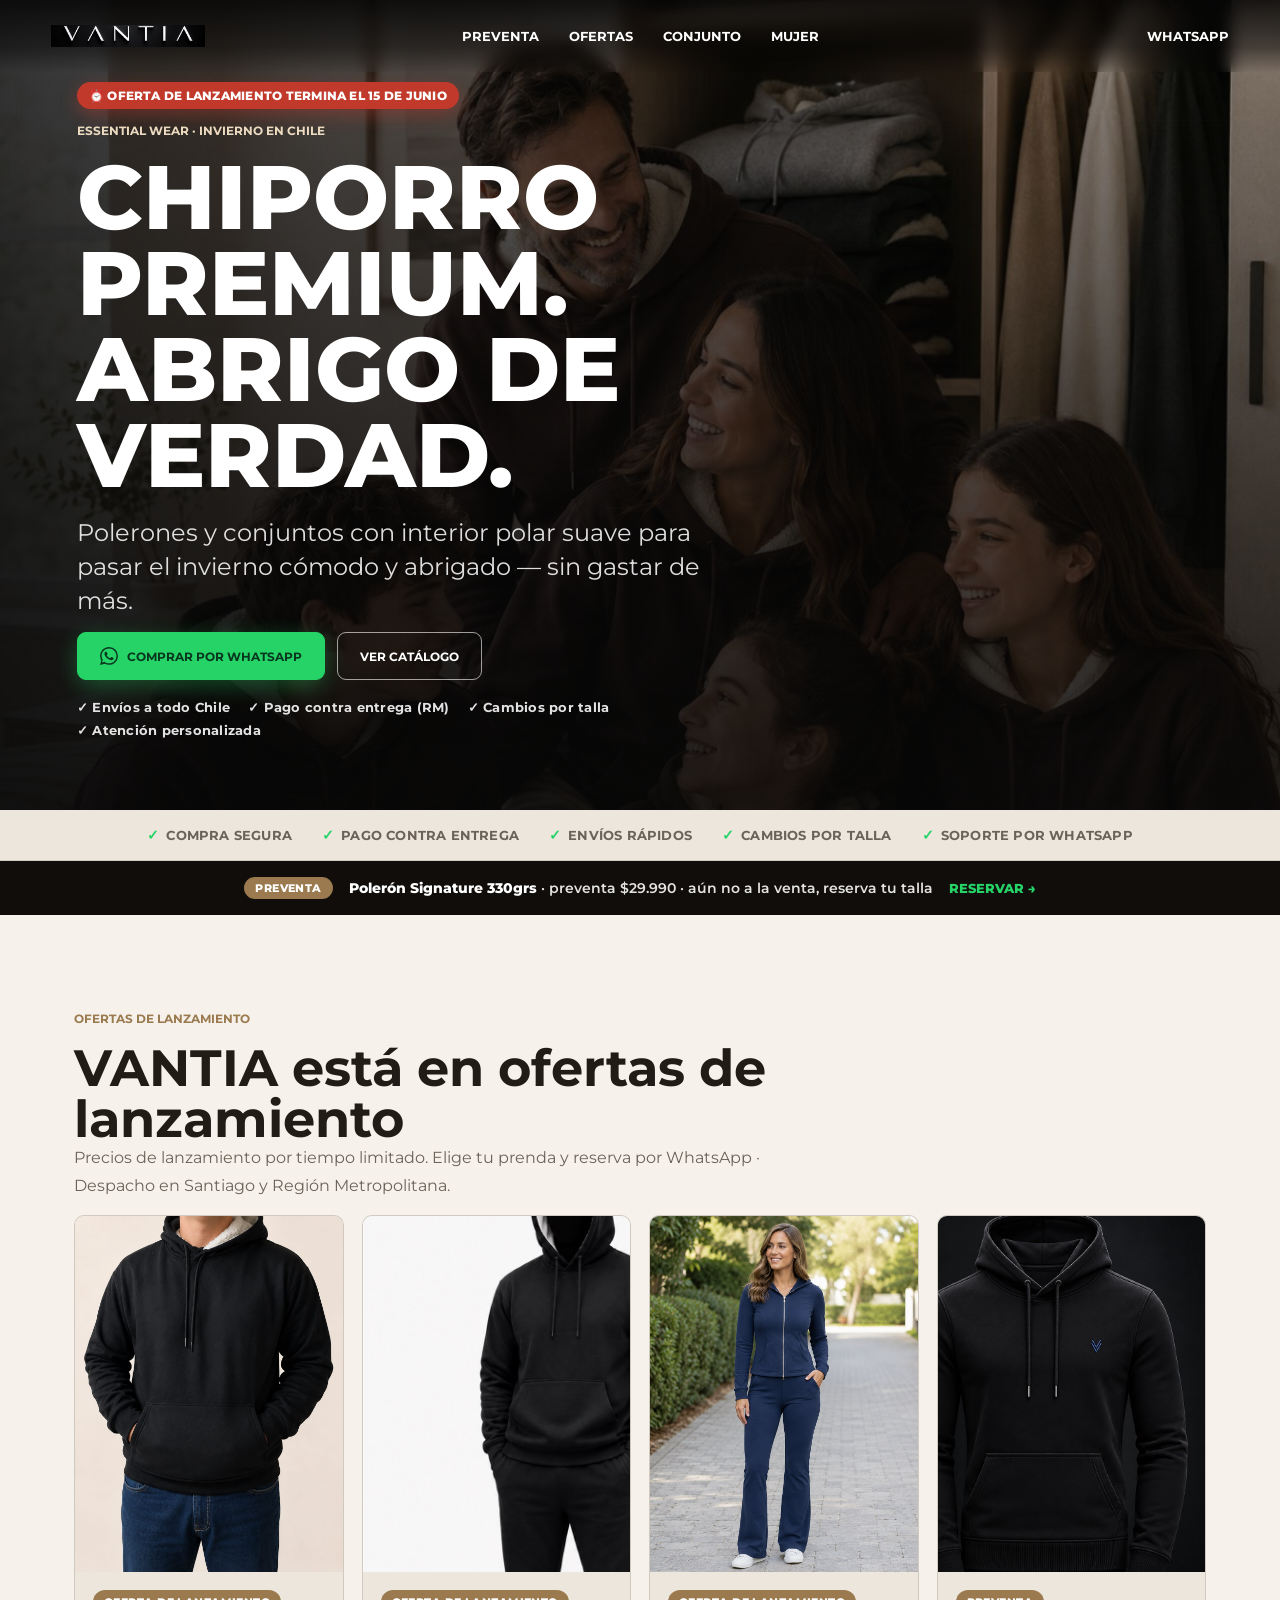
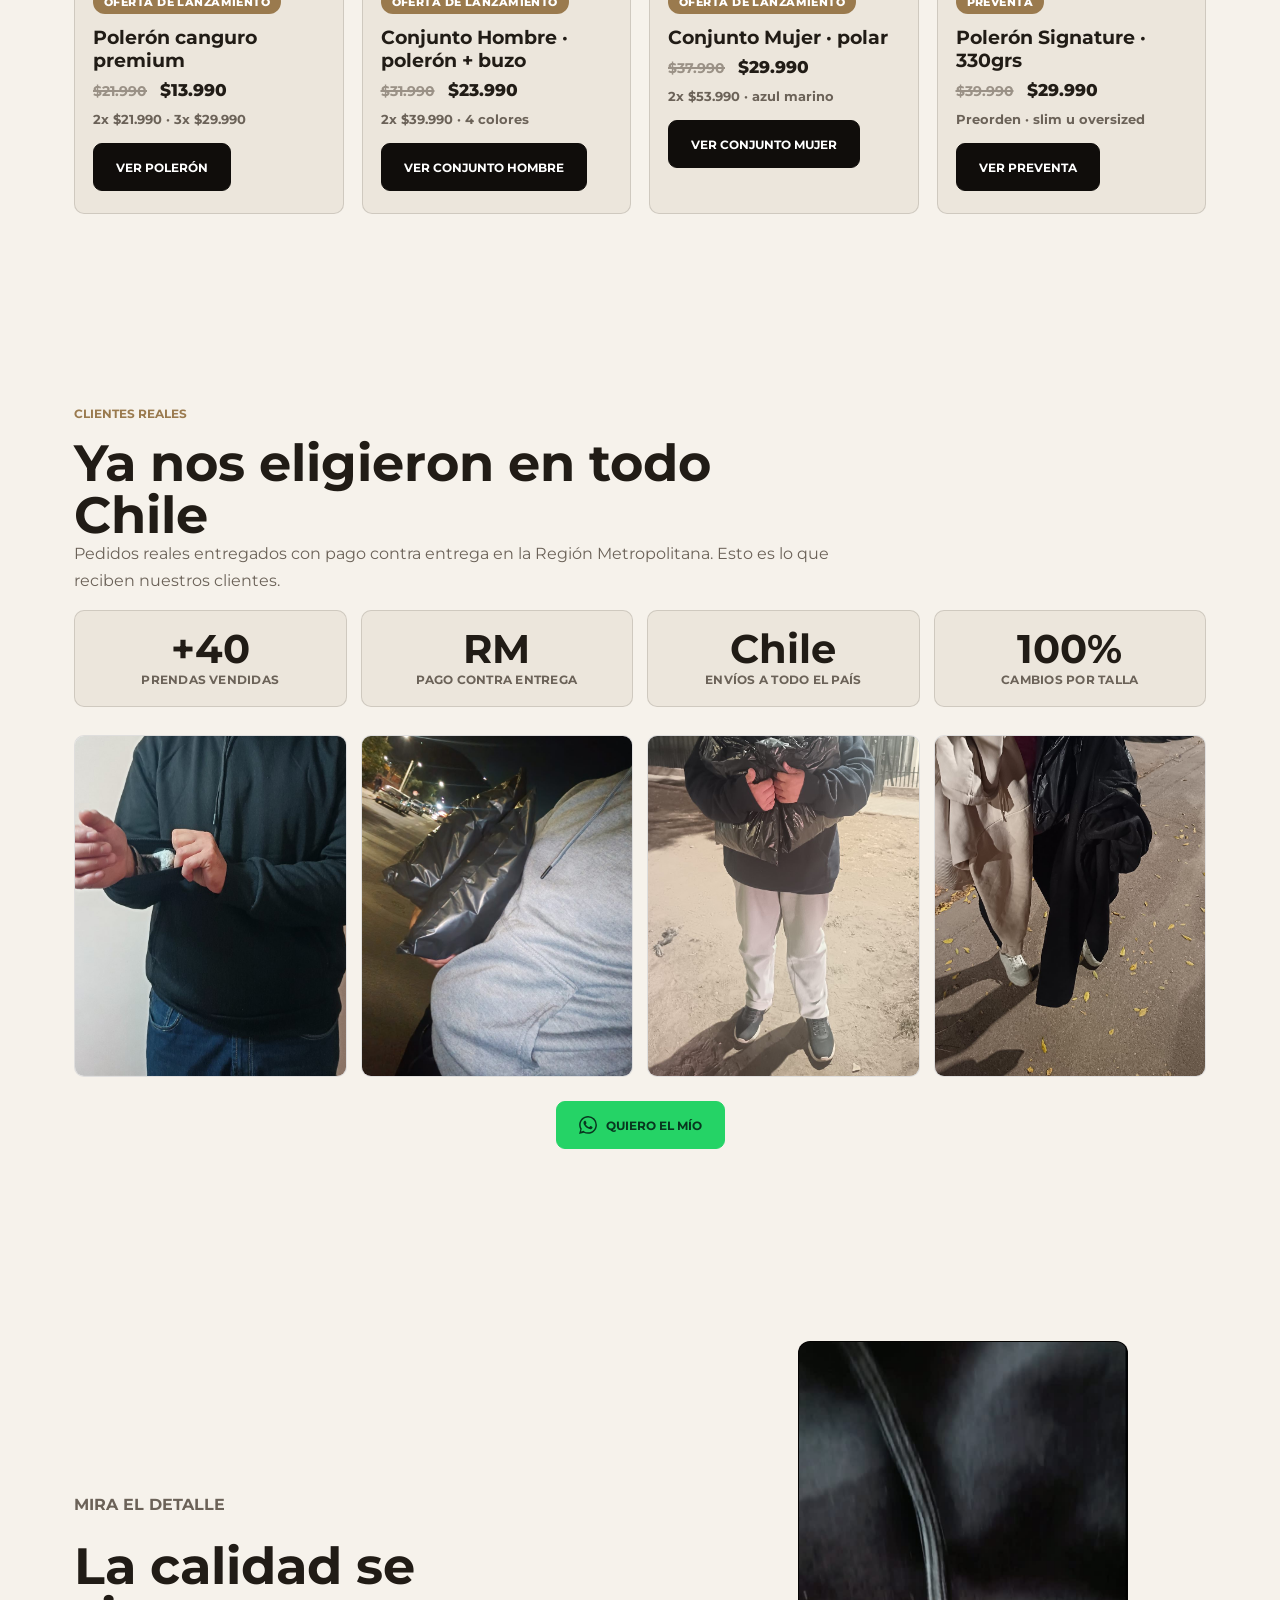
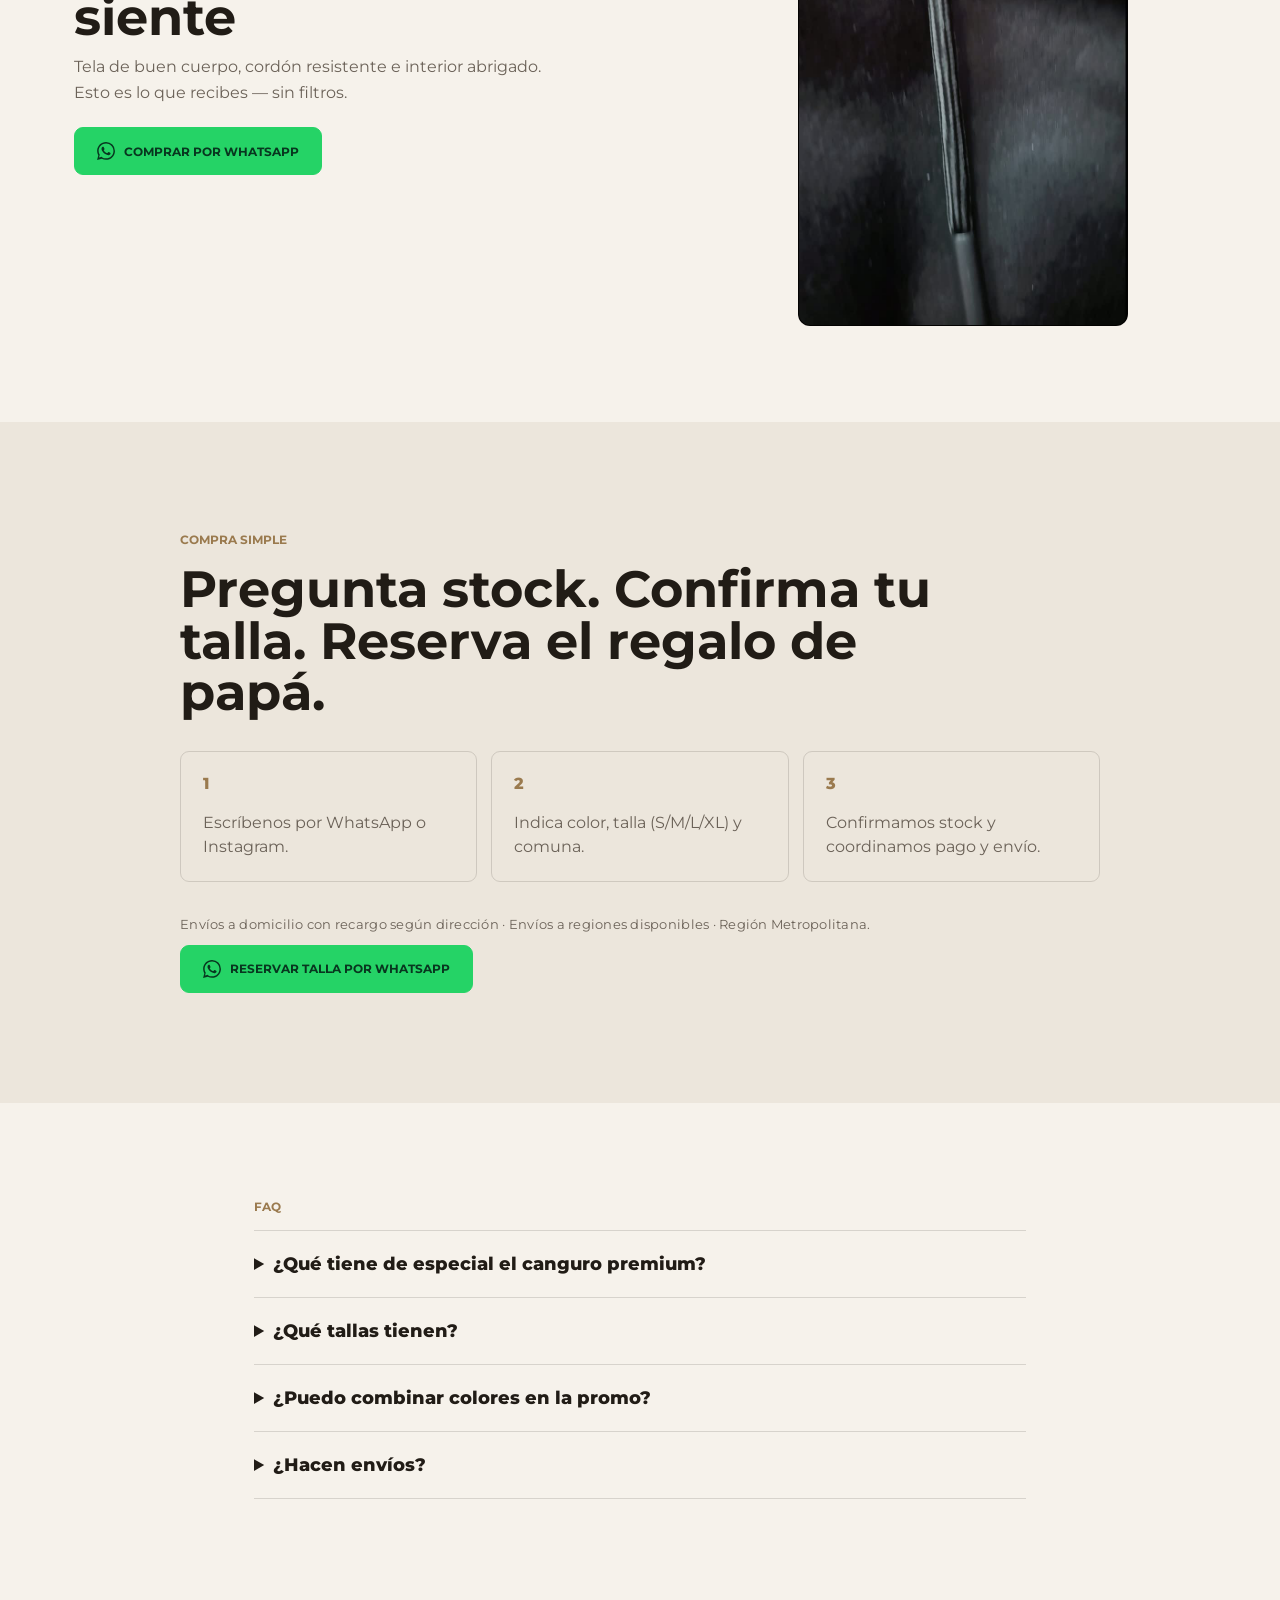
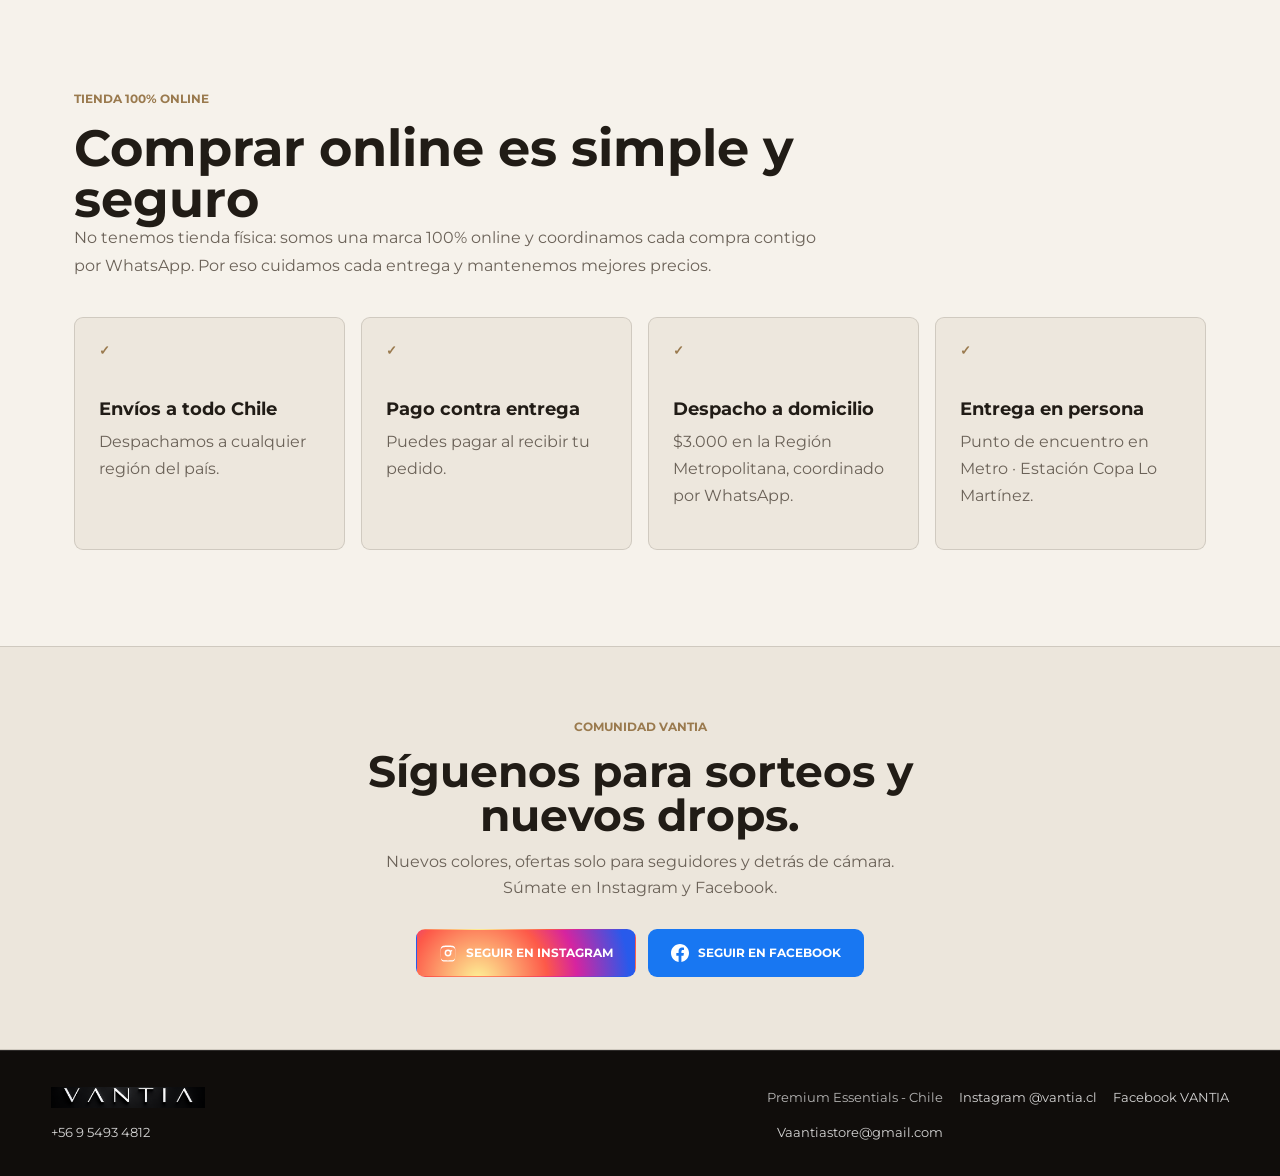
==== commit 355a0a96: "v2: badge de urgencia (oferta termina 15 jun) + 4ta caja de confianza (cambios por talla) Mantiene m" ====
--- a/index.html
+++ b/index.html
@@ -221,7 +221,7 @@
         <div class="hero-photo photo-hero" role="img" aria-label="Familia usando polerones canguro premium VANTIA con chiporro en casa"></div>
         <div class="hero-scrim" aria-hidden="true"></div>
         <div class="hero-content">
-          <span class="offer-badge">Ofertas de lanzamiento</span>
+          <span class="urgency-badge">⏰ Oferta de lanzamiento termina el 15 de junio</span>
           <p class="eyebrow" style="margin-top:14px">Essential Wear · Invierno en Chile</p>
           <h1>Chiporro premium.<br />Abrigo de verdad.</h1>
           <p class="hero-copy">Polerones y conjuntos con interior polar suave para pasar el invierno cómodo y abrigado — sin gastar de más.</p>
@@ -315,6 +315,7 @@
           <div><b>+40</b><span>prendas vendidas</span></div>
           <div><b>RM</b><span>pago contra entrega</span></div>
           <div><b>Chile</b><span>envíos a todo el país</span></div>
+          <div><b>100%</b><span>cambios por talla</span></div>
         </div>
         <div class="sp-grid">
           <figure class="sp-shot"><img src="assets/social/cliente-1.jpg" alt="Cliente real usando polerón VANTIA con chiporro interior" loading="lazy" decoding="async" /></figure>
--- a/styles.css
+++ b/styles.css
@@ -618,7 +618,7 @@
 }
 
 .photo-product-fit {
-  background-position: center top;
+  background-position: center 30%;
   background-color: #e8e5e0;
   background-image:
     linear-gradient(180deg, rgba(5, 5, 5, 0.0), rgba(5, 5, 5, 0.1)),
@@ -637,7 +637,7 @@
 }
 
 .photo-product-tones {
-  background-position: center top;
+  background-position: center 30%;
   background-color: #efece6;
   background-image:
     linear-gradient(180deg, rgba(5, 5, 5, 0.0), rgba(5, 5, 5, 0.18)),
@@ -1334,10 +1334,30 @@
 /* Prueba social (capturas WhatsApp + fotos de clientes reales) */
 .sp-stats {
   display: grid;
-  grid-template-columns: repeat(3, 1fr);
+  grid-template-columns: repeat(auto-fit, minmax(130px, 1fr));
   gap: 14px;
   margin: 0 0 28px;
 }
+
+/* Badge de urgencia (parpadeante) */
+.urgency-badge {
+  display: inline-flex;
+  align-items: center;
+  gap: 6px;
+  width: fit-content;
+  padding: 6px 12px;
+  border-radius: 999px;
+  background: #c0392b;
+  color: #fff;
+  font-size: 12px;
+  font-weight: 800;
+  letter-spacing: 0.02em;
+  text-transform: uppercase;
+  box-shadow: 0 6px 18px rgba(192, 57, 43, 0.4);
+  animation: urgBlink 1.5s ease-in-out infinite;
+}
+@keyframes urgBlink { 0%, 100% { opacity: 1; } 50% { opacity: 0.55; } }
+@media (prefers-reduced-motion: reduce) { .urgency-badge { animation: none; } }
 .sp-stats div {
   text-align: center;
   padding: 18px;
@@ -1512,10 +1532,10 @@
   background: var(--cream-2);
 }
 .offer-photo {
-  height: 320px;
-  background-color: #f3f0ea;
+  aspect-ratio: 3 / 4;
+  background-color: #ece6dc;
   background-size: cover;
-  background-position: center top;
+  background-position: center 25%;
   background-repeat: no-repeat;
 }
 .offer-body {
@@ -1548,10 +1568,39 @@
   font-size: 13px;
   font-weight: 700;
 }
+
+/* Pagar online (MercadoPago) */
+.pay-online {
+  display: flex;
+  flex-wrap: wrap;
+  align-items: center;
+  gap: 10px;
+  margin-top: 14px;
+}
+.pay-online .pay-label {
+  font-size: 12px;
+  font-weight: 800;
+  text-transform: uppercase;
+  letter-spacing: 0.02em;
+  color: var(--ash);
+}
+.button-pay {
+  gap: 6px;
+  padding: 0 16px;
+  min-height: 44px;
+  background: #009ee3;
+  color: #fff;
+  border-color: #009ee3;
+}
+.button-pay:hover { background: #008fcc; border-color: #008fcc; }
+.pay-note { margin: 8px 0 0; font-size: 12px; color: var(--gray-mid); }
 .offer-card .button {
   margin-top: 8px;
 }
 @media (max-width: 820px) {
+  .offers-grid { grid-template-columns: 1fr 1fr; }
+  .offer-photo { aspect-ratio: 3 / 4; }
+}
+@media (max-width: 420px) {
   .offers-grid { grid-template-columns: 1fr; }
-  .offer-photo { height: 360px; }
-}
+}
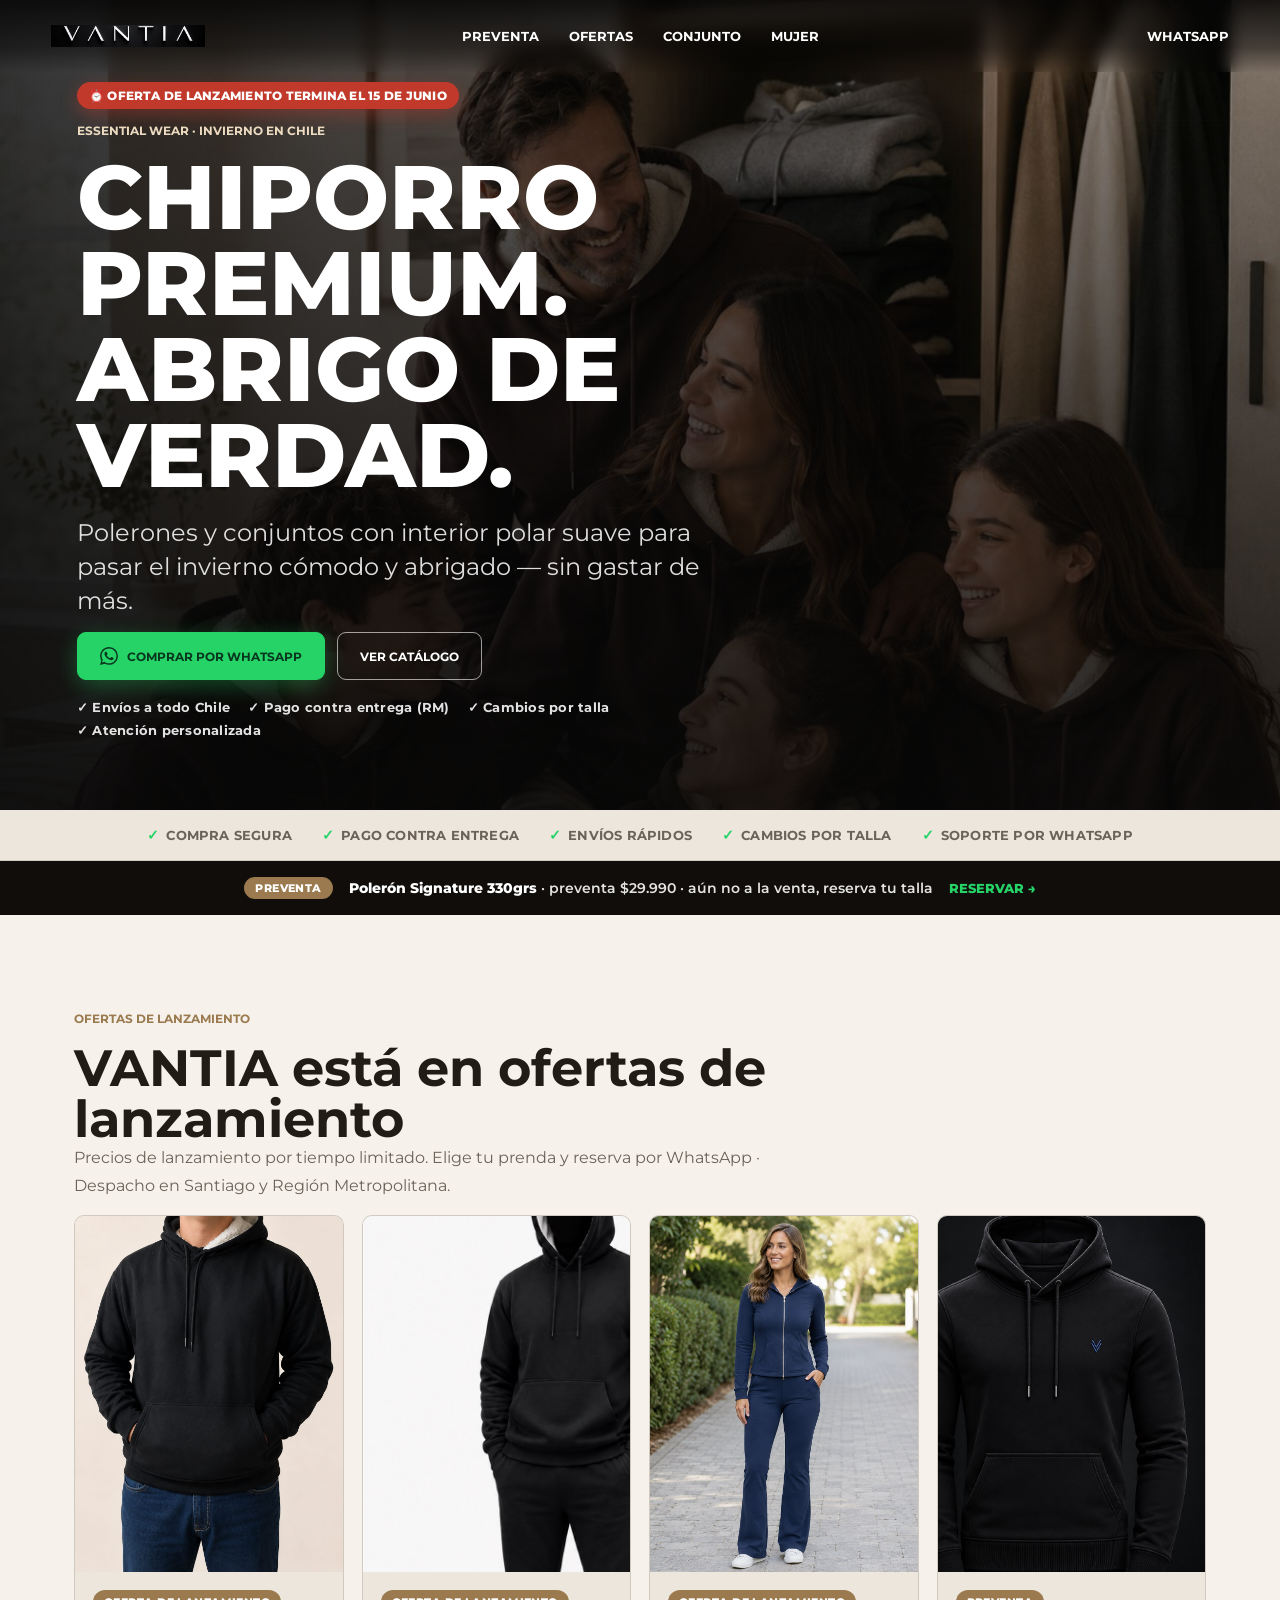
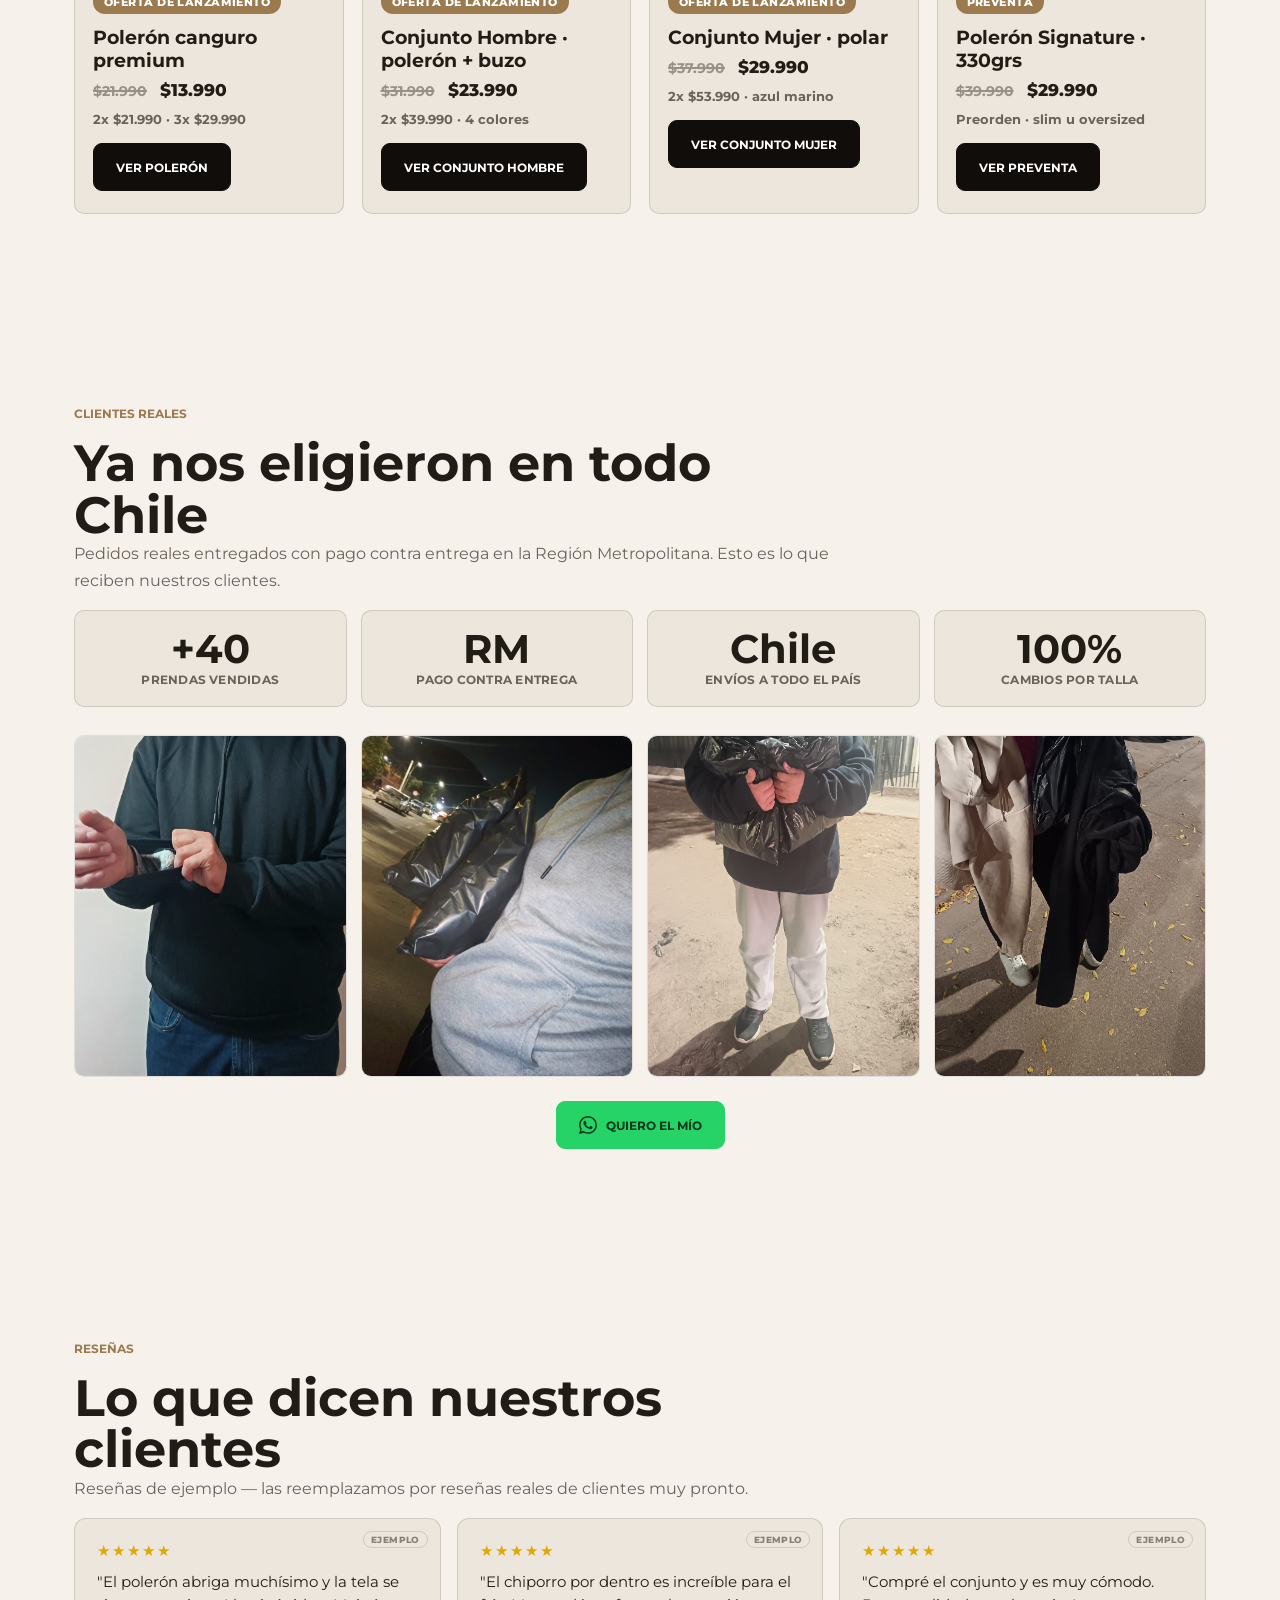
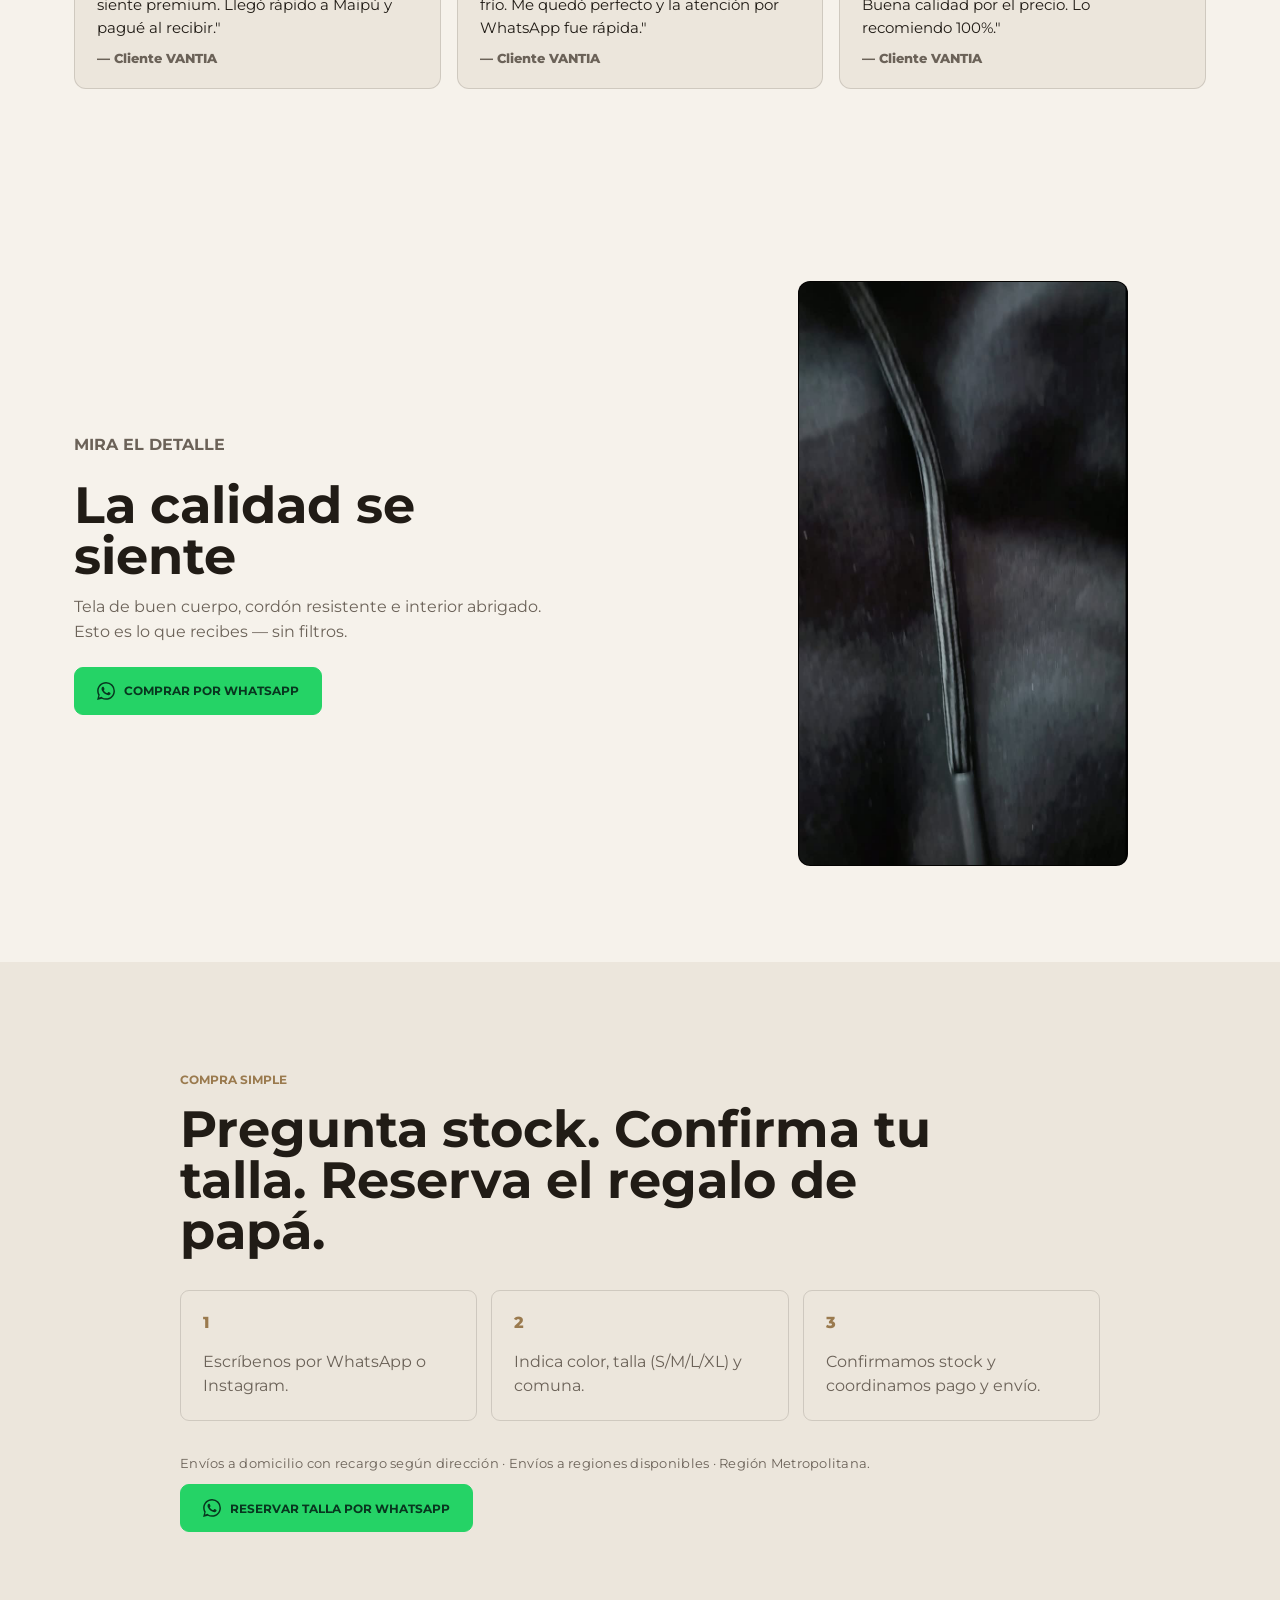
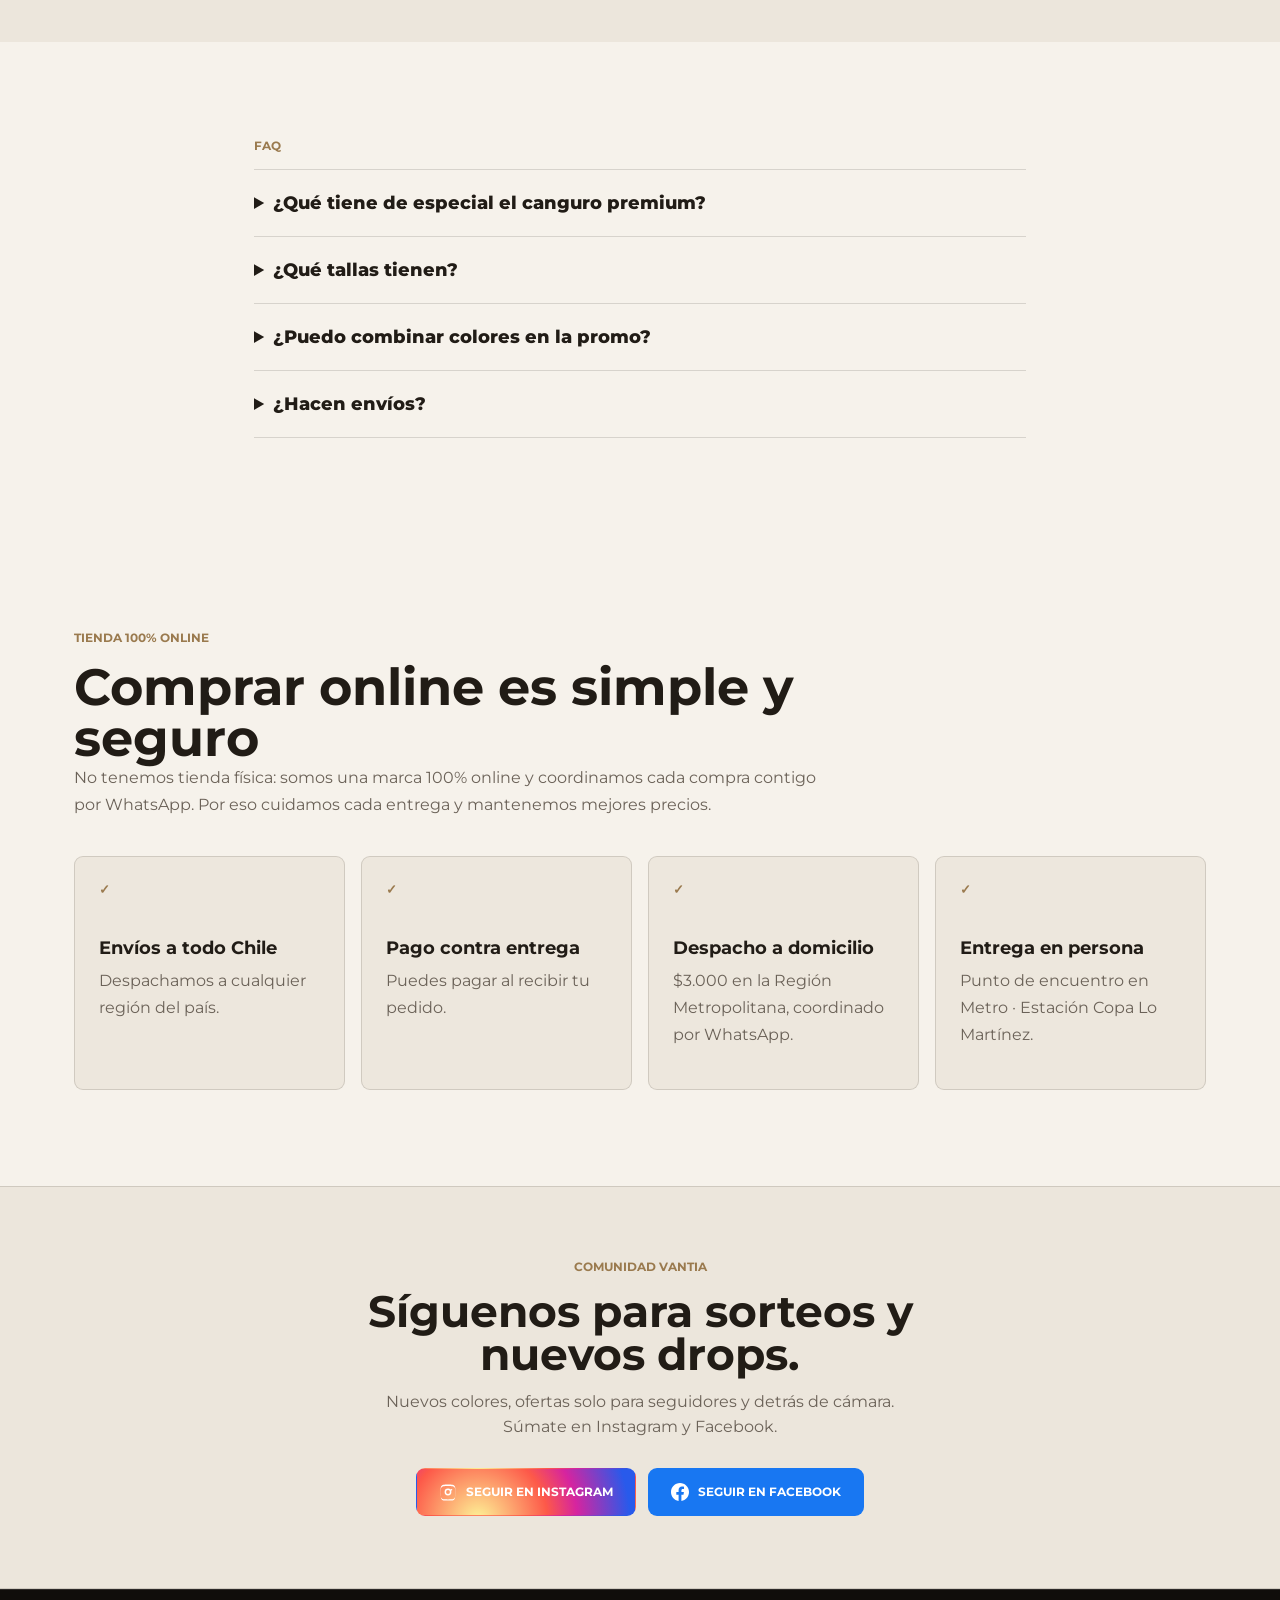
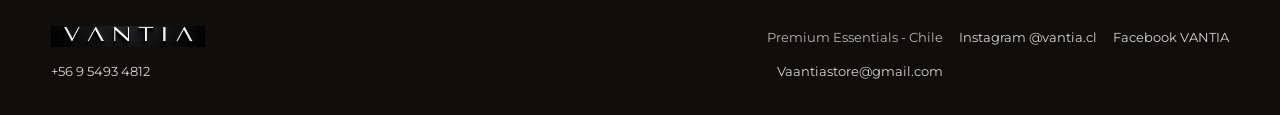
==== commit 03065d15: "Agrega seccion de reseñas (3 tarjetas marcadas Ejemplo, para reemplazar por reales) Co-Authored-By: " ====
--- a/index.html
+++ b/index.html
@@ -331,6 +331,34 @@
         </div>
       </section>
 
+      <section class="section" id="resenas" aria-label="Reseñas de clientes">
+        <div class="section-kicker">Reseñas</div>
+        <div class="section-heading compact">
+          <h2>Lo que dicen nuestros clientes</h2>
+          <p>Reseñas de ejemplo — las reemplazamos por reseñas reales de clientes muy pronto.</p>
+        </div>
+        <div class="reviews-grid">
+          <article class="review-card">
+            <span class="review-sample">Ejemplo</span>
+            <div class="review-stars" aria-hidden="true">★★★★★</div>
+            <p class="review-quote">"El polerón abriga muchísimo y la tela se siente premium. Llegó rápido a Maipú y pagué al recibir."</p>
+            <p class="review-author">— Cliente VANTIA</p>
+          </article>
+          <article class="review-card">
+            <span class="review-sample">Ejemplo</span>
+            <div class="review-stars" aria-hidden="true">★★★★★</div>
+            <p class="review-quote">"El chiporro por dentro es increíble para el frío. Me quedó perfecto y la atención por WhatsApp fue rápida."</p>
+            <p class="review-author">— Cliente VANTIA</p>
+          </article>
+          <article class="review-card">
+            <span class="review-sample">Ejemplo</span>
+            <div class="review-stars" aria-hidden="true">★★★★★</div>
+            <p class="review-quote">"Compré el conjunto y es muy cómodo. Buena calidad por el precio. Lo recomiendo 100%."</p>
+            <p class="review-author">— Cliente VANTIA</p>
+          </article>
+        </div>
+      </section>
+
       <section class="section video-band" aria-label="Detalle del producto en video">
         <div class="vb-copy">
           <p class="section-kicker">Mira el detalle</p>
--- a/styles.css
+++ b/styles.css
@@ -1569,6 +1569,40 @@
   font-weight: 700;
 }
 
+/* Reseñas de clientes */
+.reviews-grid {
+  display: grid;
+  grid-template-columns: repeat(auto-fit, minmax(240px, 1fr));
+  gap: 16px;
+  margin-top: 10px;
+}
+.review-card {
+  position: relative;
+  display: flex;
+  flex-direction: column;
+  gap: 10px;
+  padding: 22px;
+  border: 1px solid var(--line);
+  border-radius: 12px;
+  background: var(--cream-2);
+}
+.review-stars { color: #e0a800; font-size: 15px; letter-spacing: 2px; }
+.review-quote { margin: 0; color: var(--white); font-size: 15px; line-height: 1.55; }
+.review-author { margin: 0; font-size: 13px; font-weight: 800; color: var(--ash); }
+.review-sample {
+  position: absolute;
+  top: 12px;
+  right: 12px;
+  font-size: 9px;
+  font-weight: 800;
+  letter-spacing: 0.04em;
+  text-transform: uppercase;
+  color: var(--gray-mid);
+  border: 1px solid var(--line);
+  border-radius: 999px;
+  padding: 2px 7px;
+}
+
 /* Pagar online (MercadoPago) */
 .pay-online {
   display: flex;
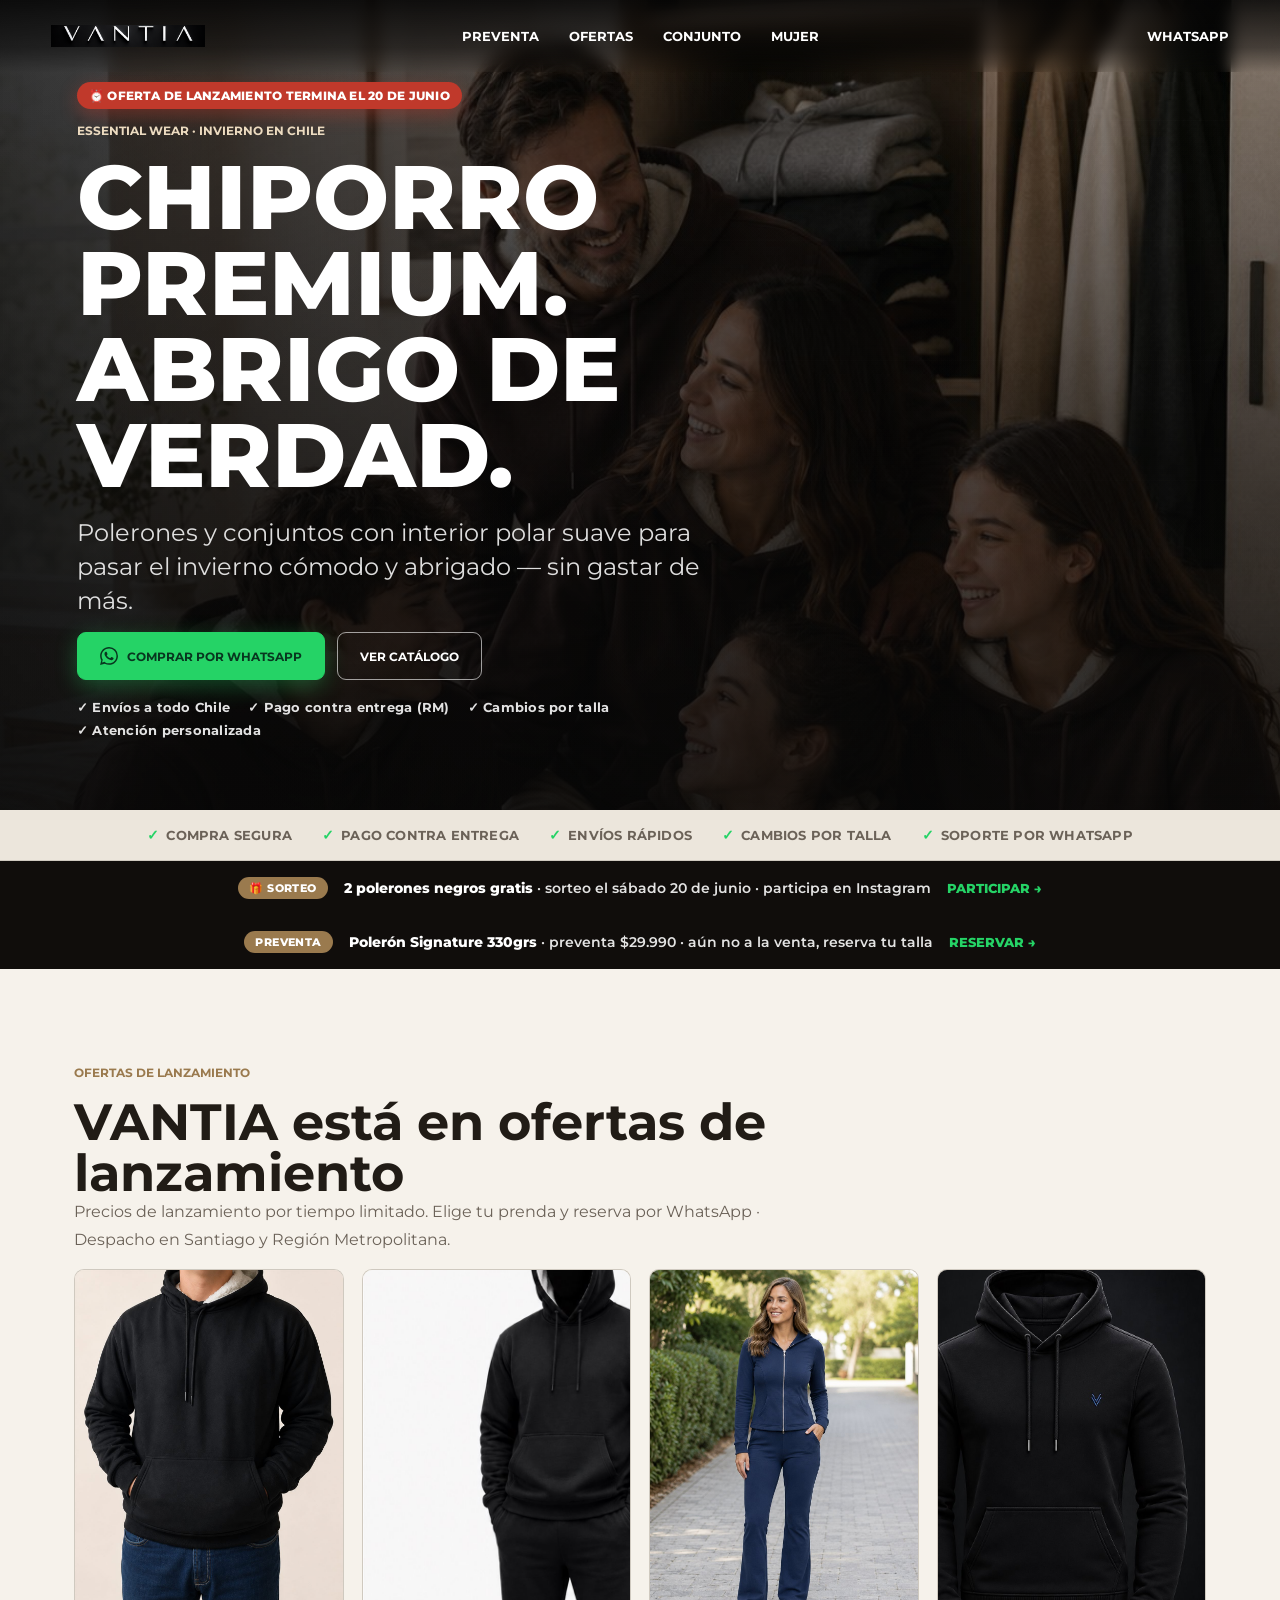
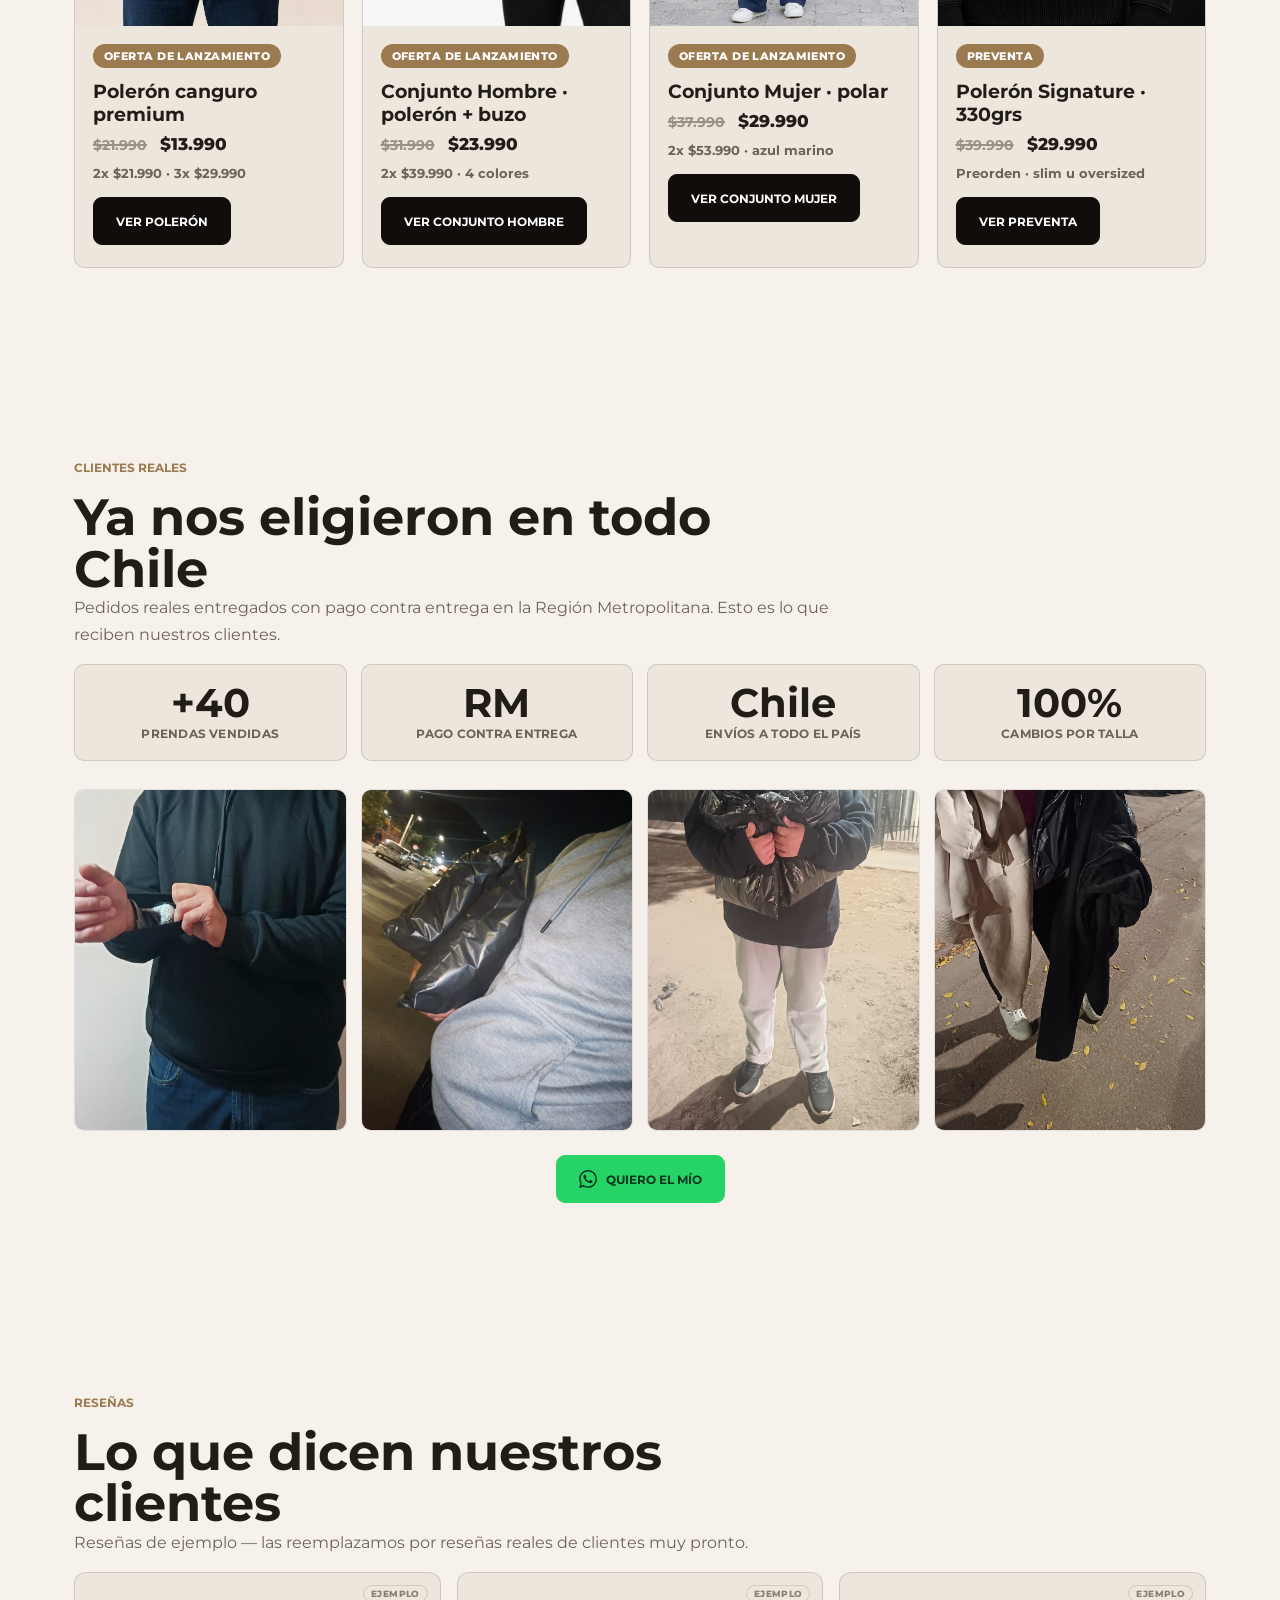
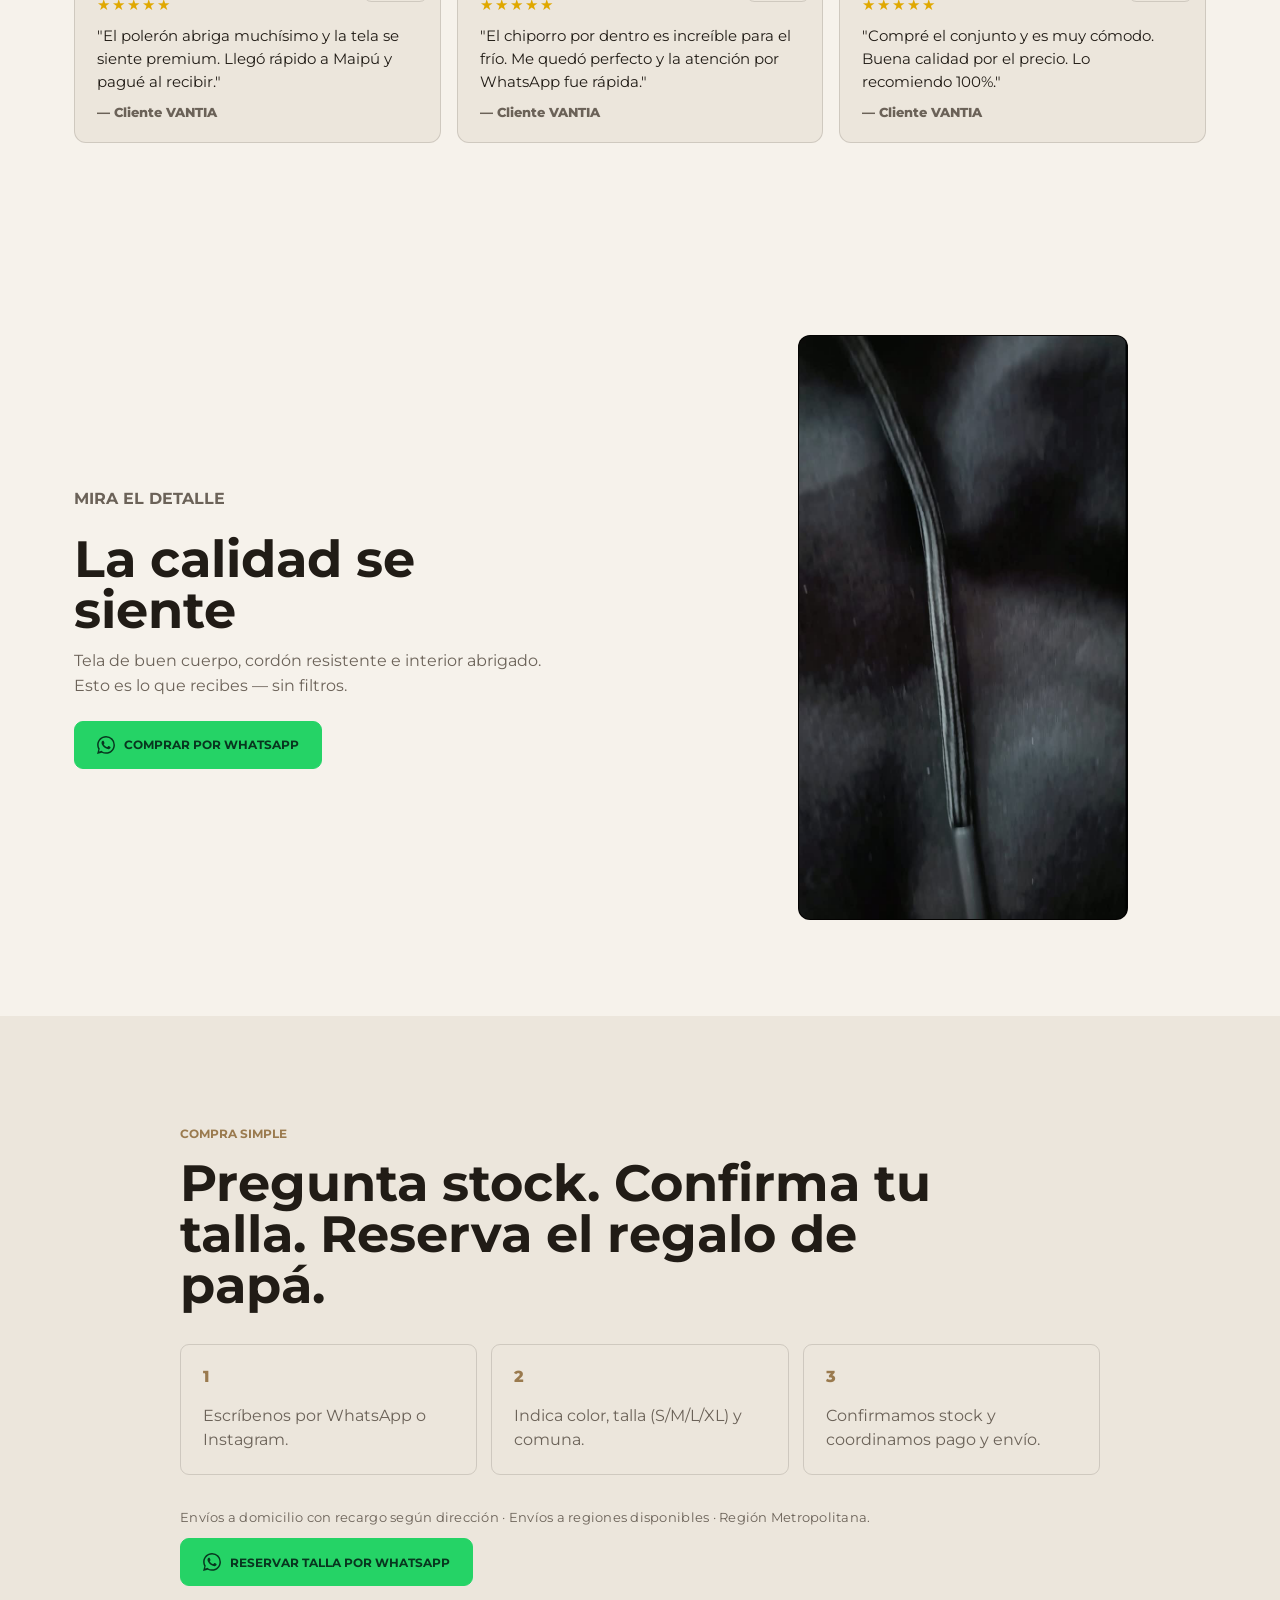
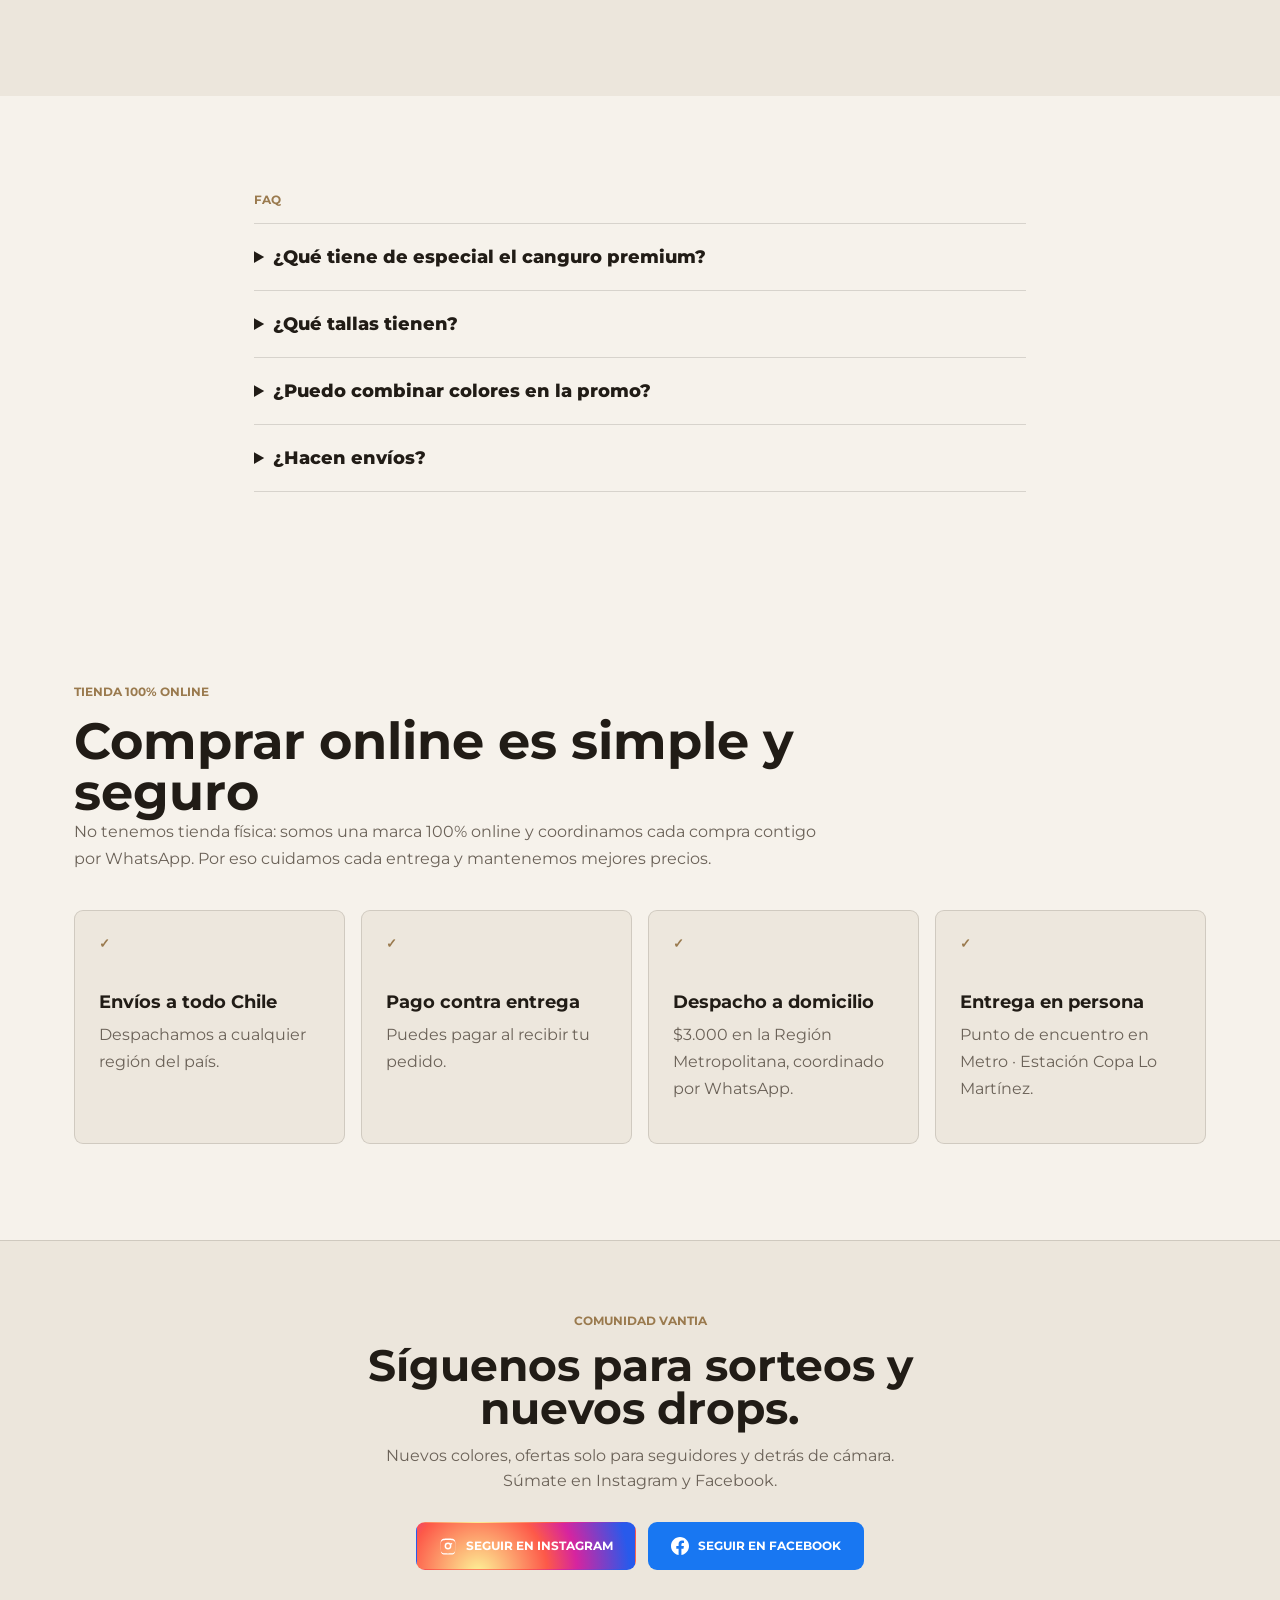
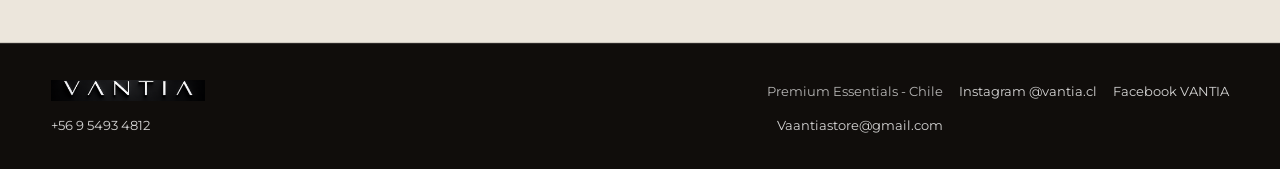
==== commit f0cc6e39: "Banner de sorteo (2 polerones, 20 jun) hacia Instagram + alinea oferta al 20 jun Co-Authored-By: Cla" ====
--- a/index.html
+++ b/index.html
@@ -221,7 +221,7 @@
         <div class="hero-photo photo-hero" role="img" aria-label="Familia usando polerones canguro premium VANTIA con chiporro en casa"></div>
         <div class="hero-scrim" aria-hidden="true"></div>
         <div class="hero-content">
-          <span class="urgency-badge">⏰ Oferta de lanzamiento termina el 15 de junio</span>
+          <span class="urgency-badge">⏰ Oferta de lanzamiento termina el 20 de junio</span>
           <p class="eyebrow" style="margin-top:14px">Essential Wear · Invierno en Chile</p>
           <h1>Chiporro premium.<br />Abrigo de verdad.</h1>
           <p class="hero-copy">Polerones y conjuntos con interior polar suave para pasar el invierno cómodo y abrigado — sin gastar de más.</p>
@@ -248,6 +248,12 @@
         <span><b>✓</b> Cambios por talla</span>
         <span><b>✓</b> Soporte por WhatsApp</span>
       </section>
+
+      <a class="preorder-banner" href="https://www.instagram.com/vantia.cl/" target="_blank" rel="noreferrer" aria-label="Participar en el sorteo en Instagram">
+        <span class="pb-badge">🎁 Sorteo</span>
+        <span class="pb-text"><b>2 polerones negros gratis</b> · sorteo el sábado 20 de junio · participa en Instagram</span>
+        <span class="pb-cta">Participar →</span>
+      </a>
 
       <a class="preorder-banner" href="preventa.html" aria-label="Ir a la preventa del polerón Signature">
         <span class="pb-badge">Preventa</span>
